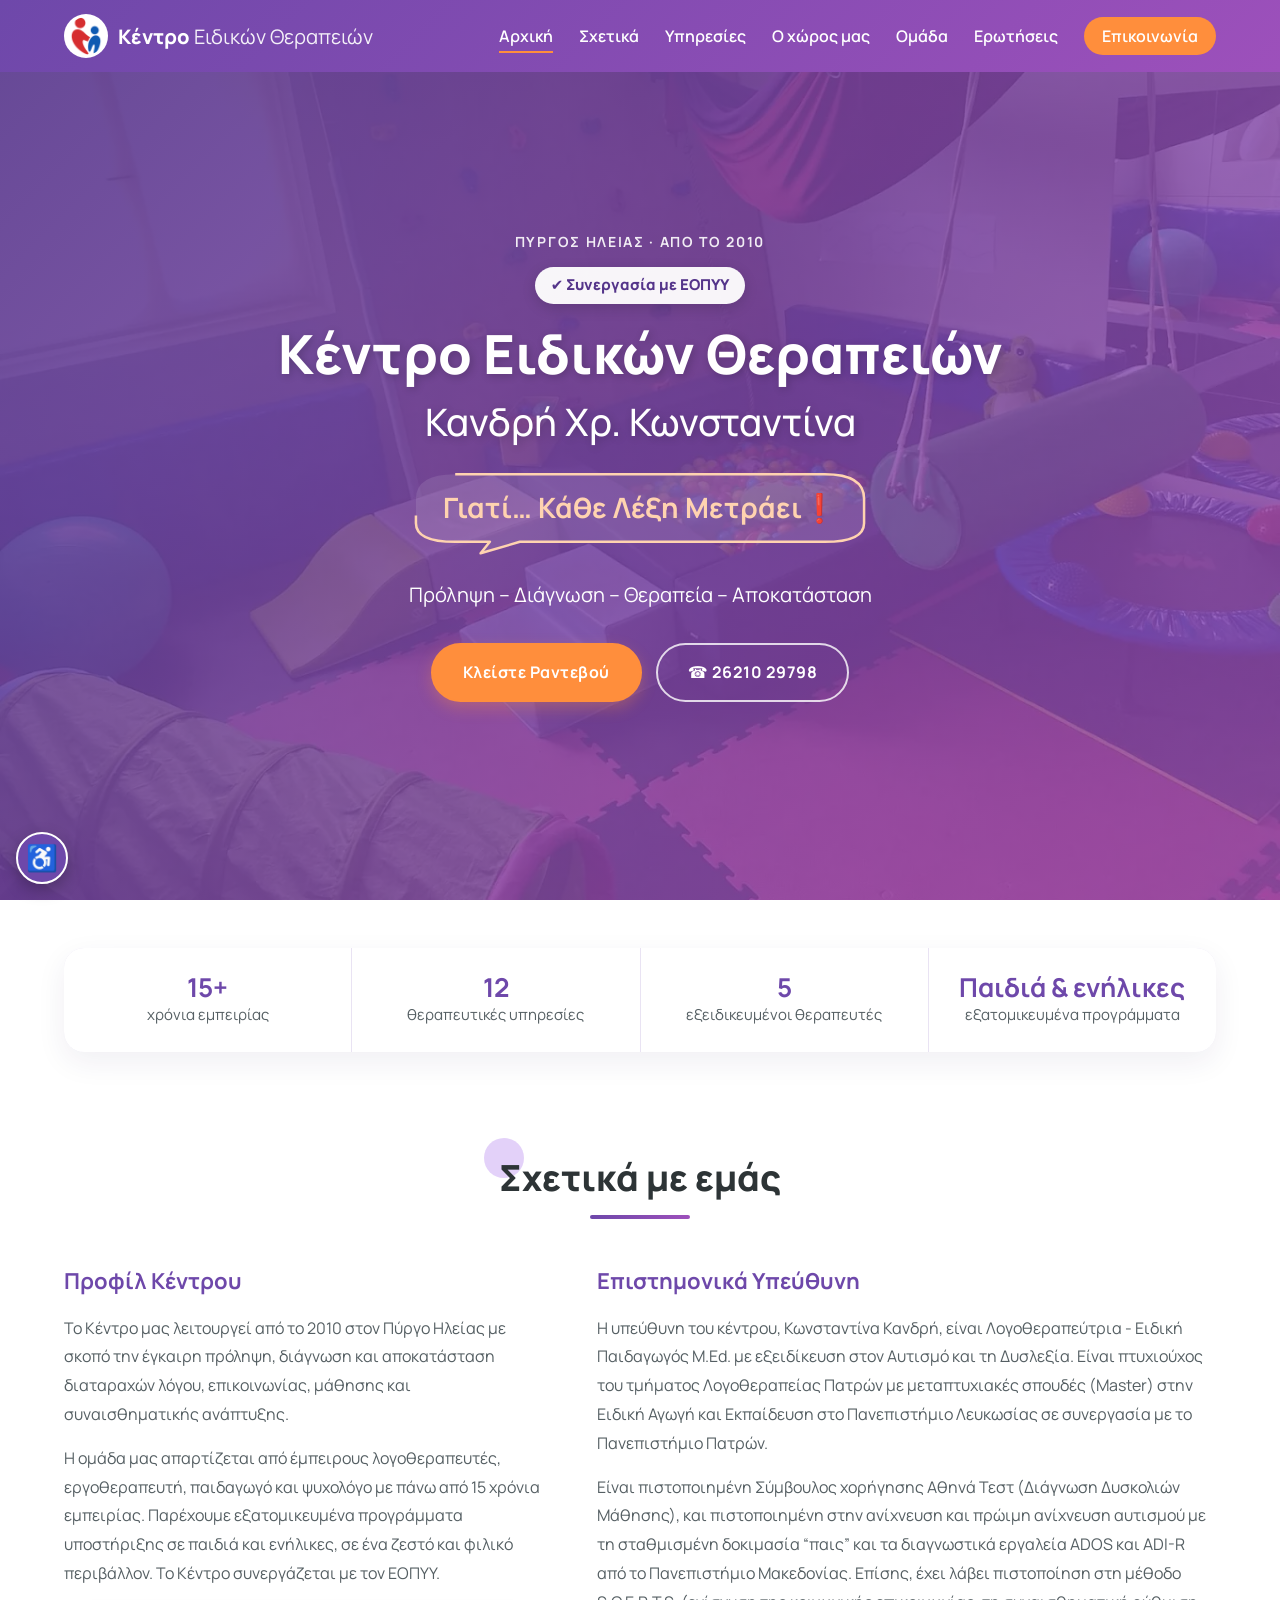
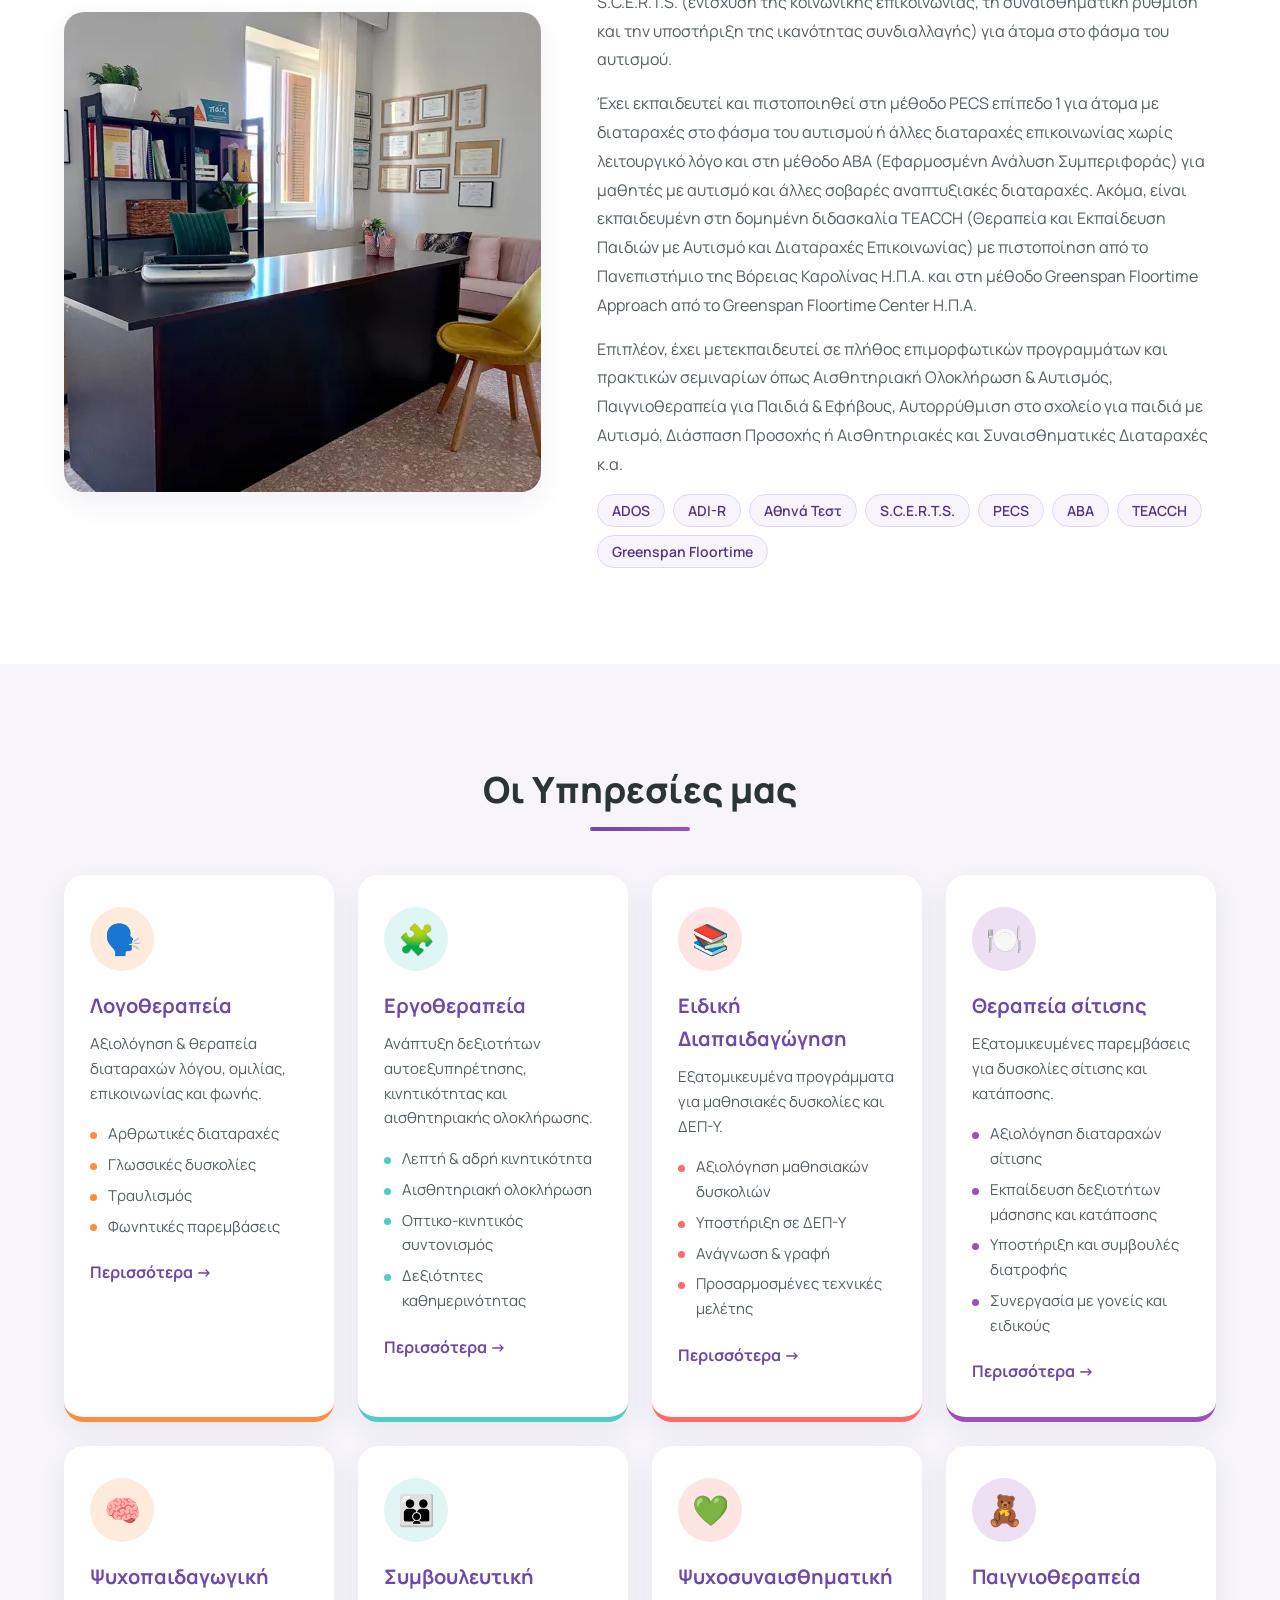
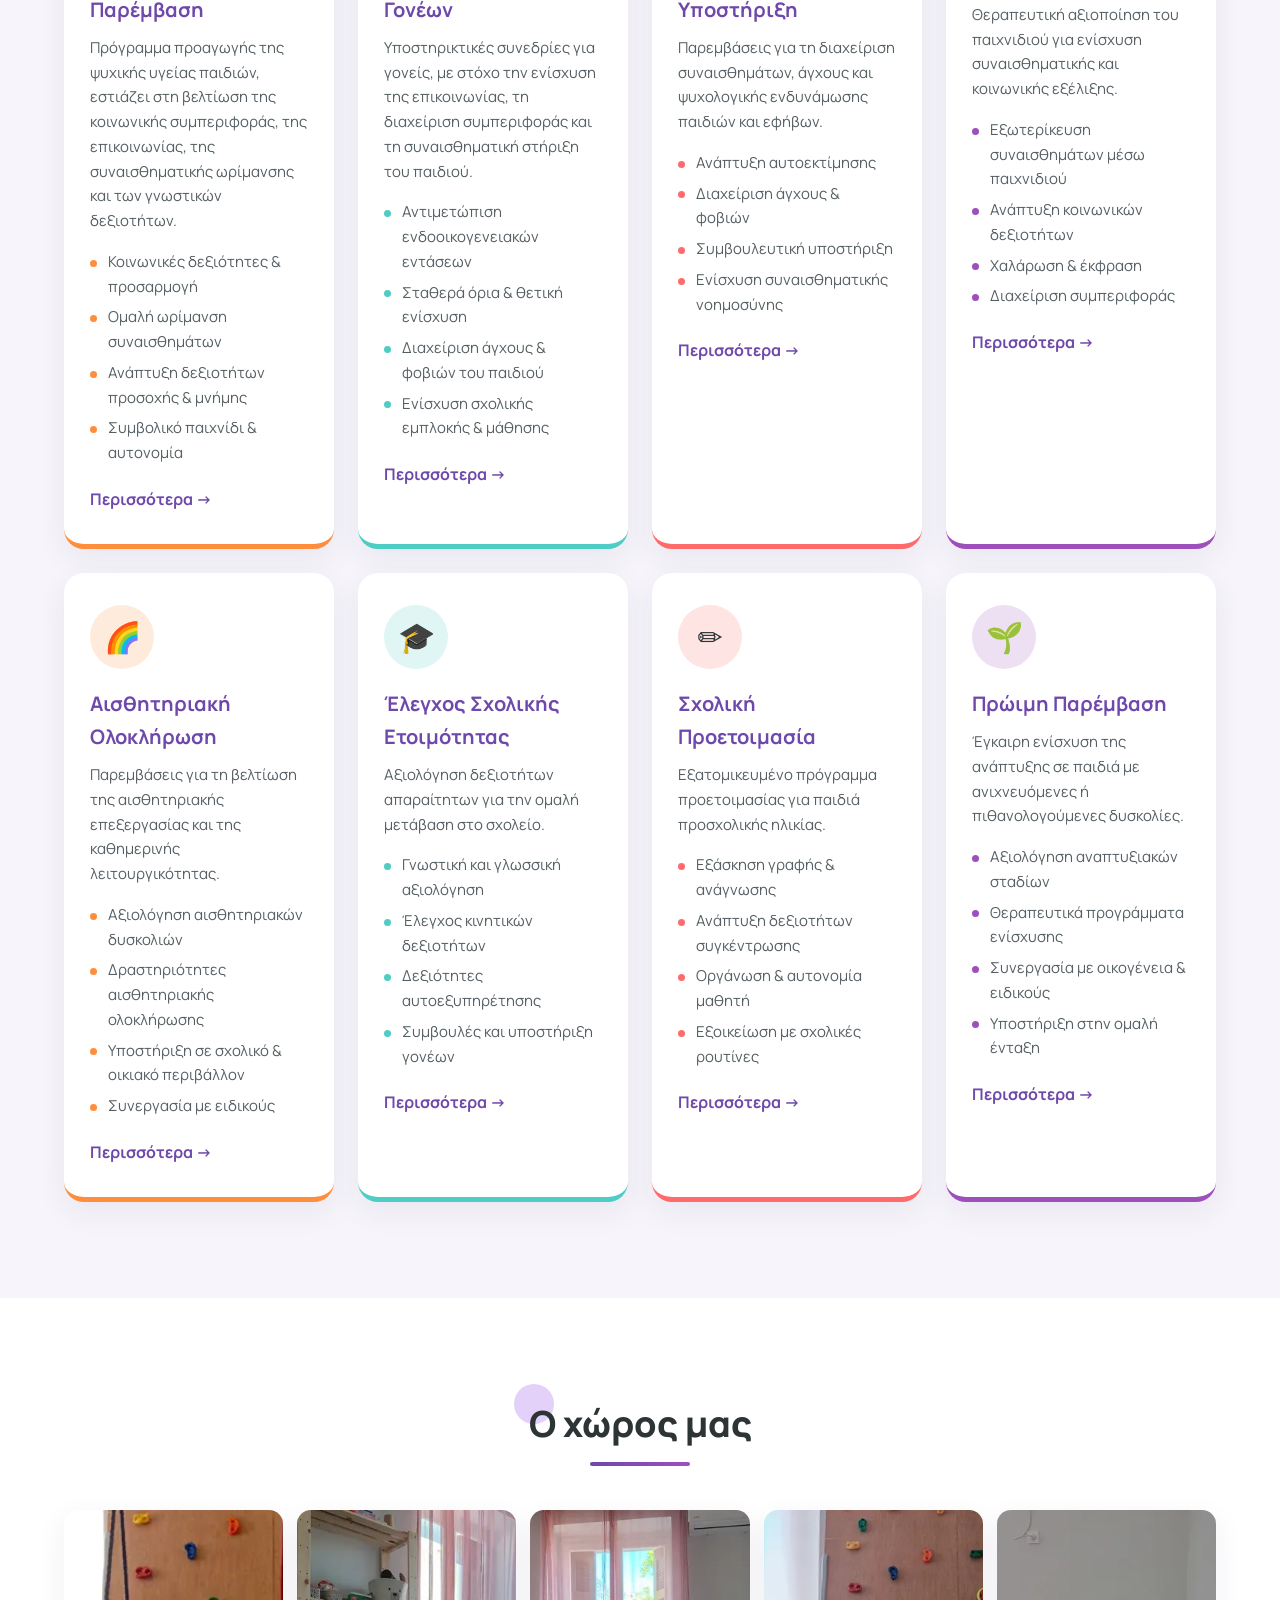
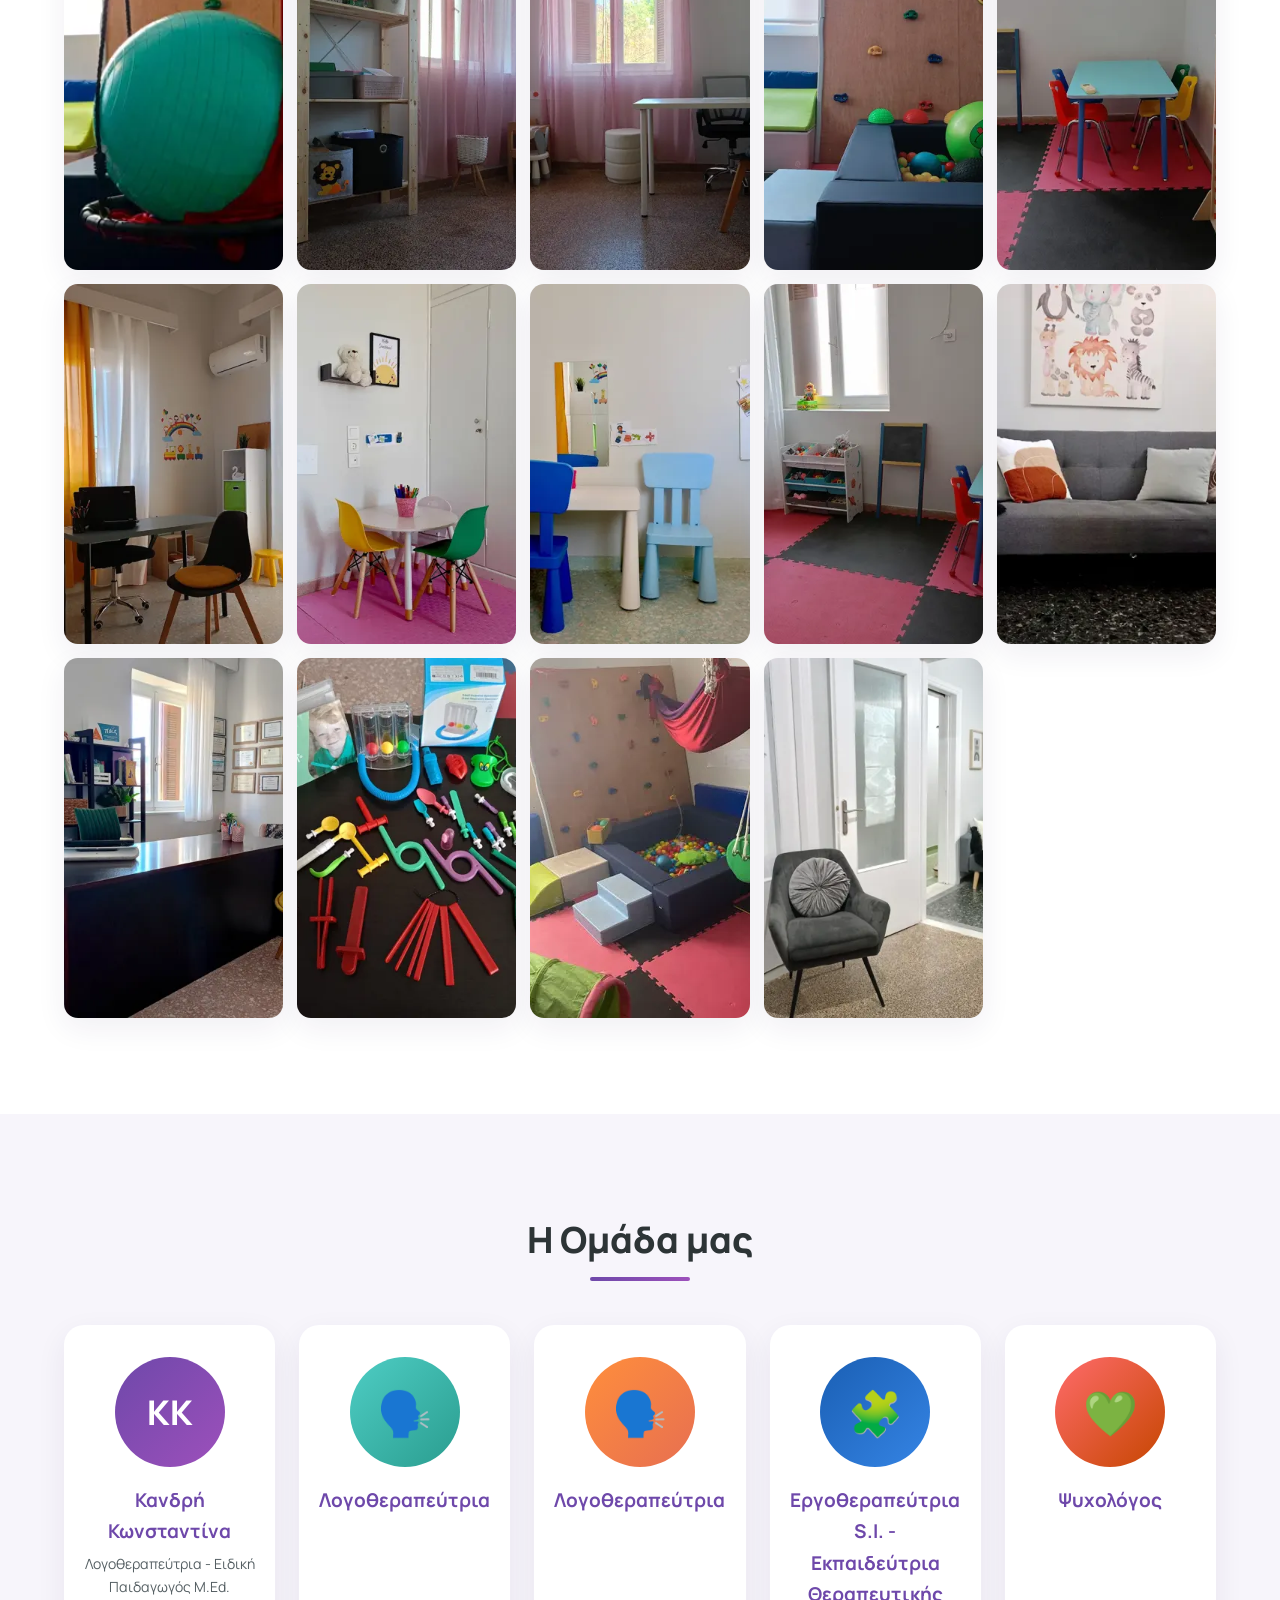
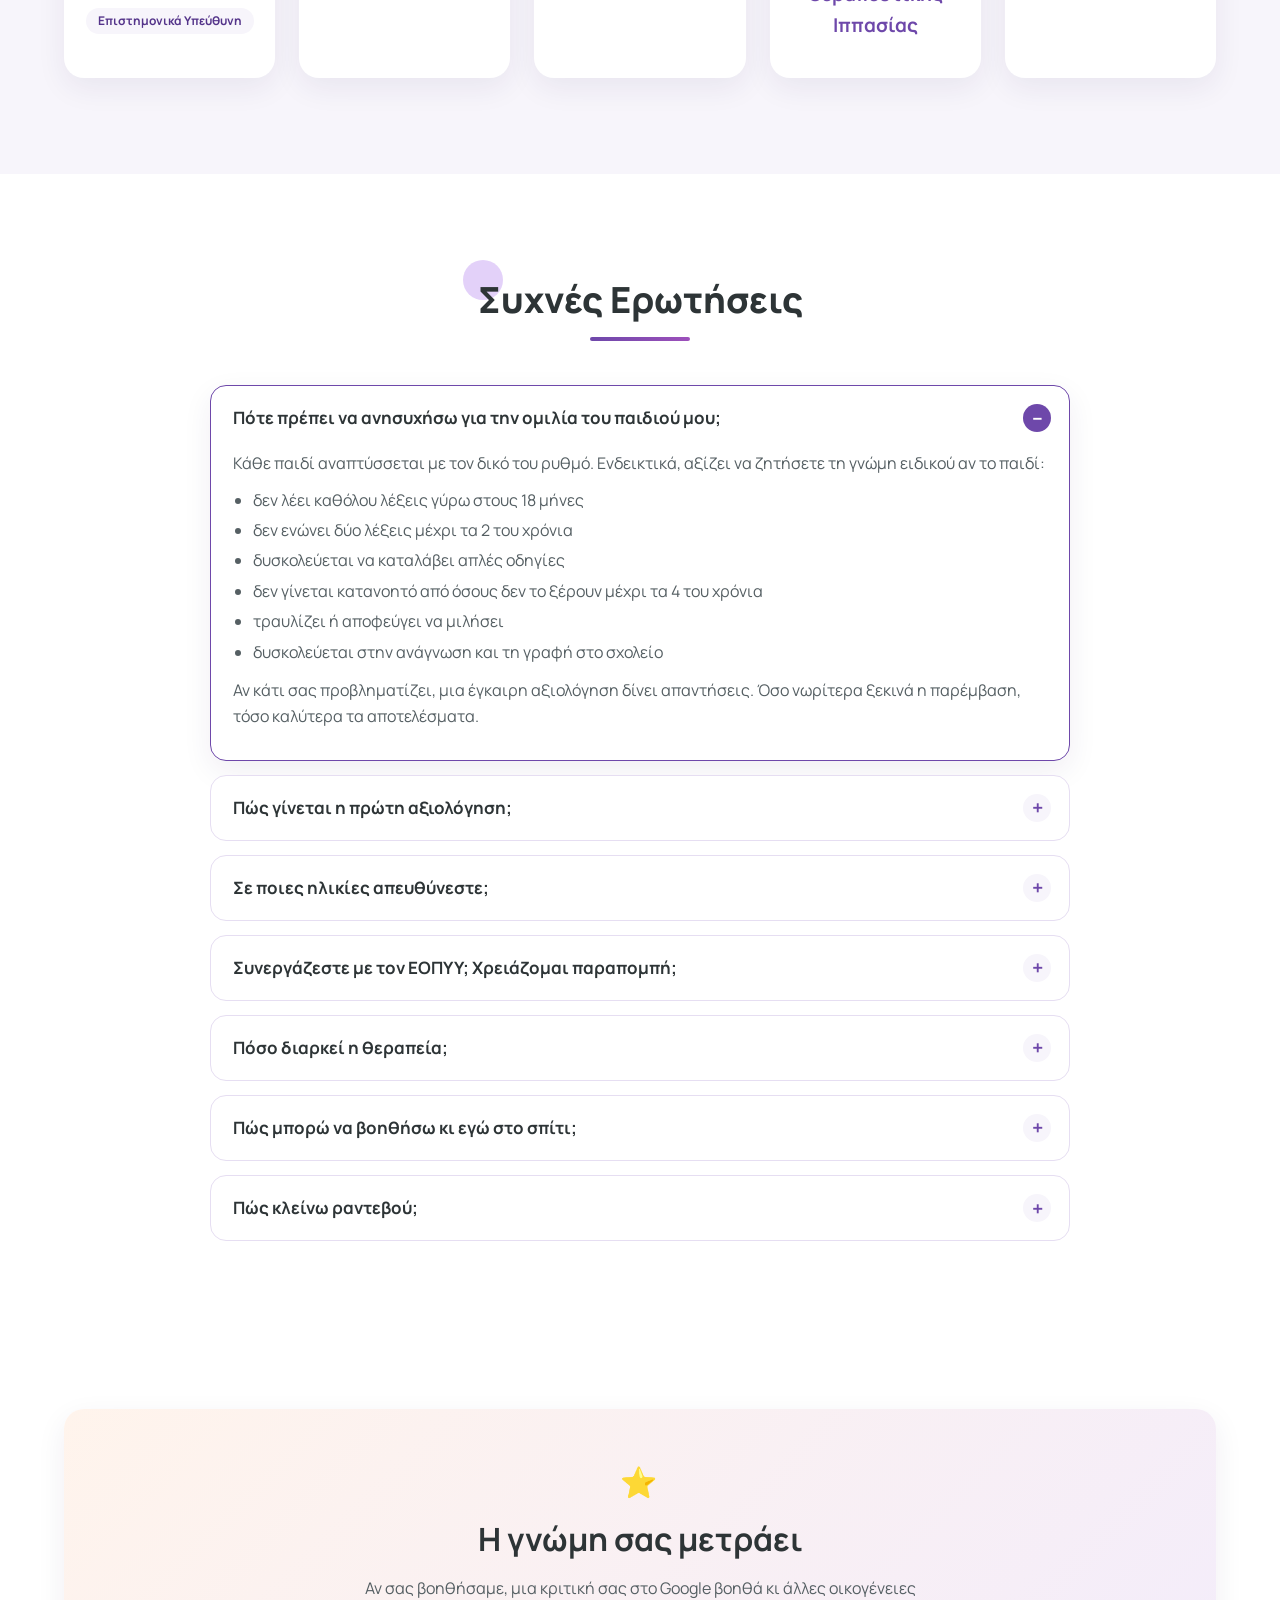
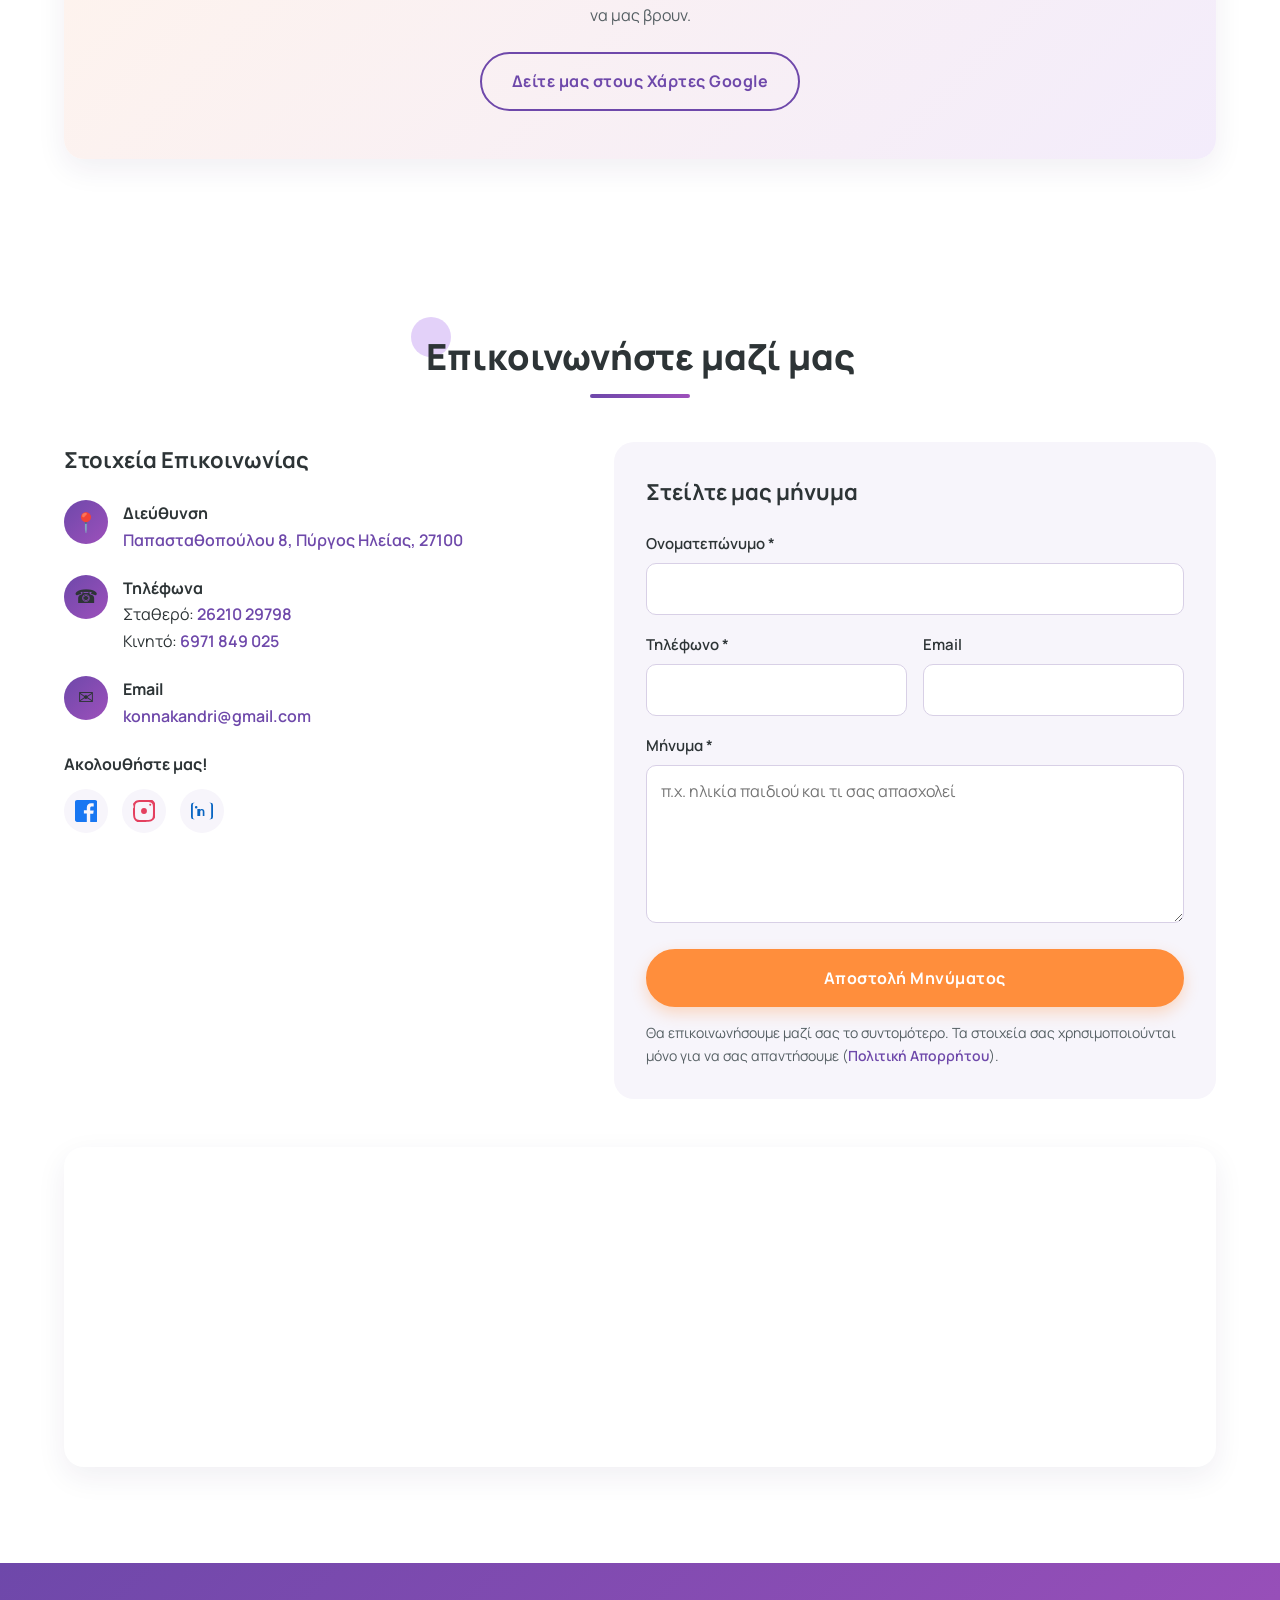
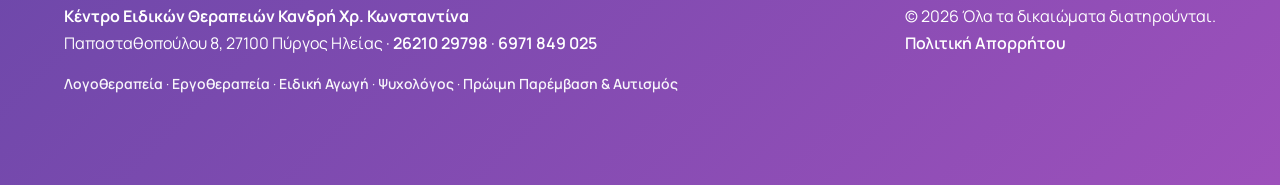
==== index.html @ 7d1af7fb "Hero: animated speech bubble around the motto A speech bubble draws itself around "Γιατί… Κάθε Λέξη " ====
<!DOCTYPE html>
<html lang="el">
<head>
  <meta charset="UTF-8">
  <meta name="viewport" content="width=device-width, initial-scale=1">
  <title>Κέντρο Ειδικών Θεραπειών Κανδρή Χρ. Κωνσταντίνα | Λογοθεραπεία Πύργος Ηλείας</title>
  <meta name="description" content="Κέντρο Ειδικών Θεραπειών στον Πύργο Ηλείας από το 2010: λογοθεραπεία, εργοθεραπεία, ειδική διαπαιδαγώγηση, θεραπεία σίτισης, ψυχοπαιδαγωγική παρέμβαση, παιγνιοθεραπεία και συμβουλευτική γονέων. Συνεργασία με ΕΟΠΥΥ.">
  <meta name="theme-color" content="#6e48aa">
  <link rel="canonical" href="https://logotherapeia-pyrgos.gr/">
  <meta property="og:type" content="website">
  <meta property="og:site_name" content="Κέντρο Ειδικών Θεραπειών Κανδρή Χρ. Κωνσταντίνα">
  <meta property="og:url" content="https://logotherapeia-pyrgos.gr/">
  <meta property="og:locale" content="el_GR">
  <meta property="og:title" content="Κέντρο Ειδικών Θεραπειών Κανδρή Χρ. Κωνσταντίνα">
  <meta property="og:description" content="Λογοθεραπεία, εργοθεραπεία και ειδική αγωγή στον Πύργο Ηλείας. Γιατί… κάθε λέξη μετράει!">
  <meta property="og:image" content="https://logotherapeia-pyrgos.gr/assets/og-image.jpg">
  <meta property="og:image:width" content="1200">
  <meta property="og:image:height" content="630">
  <meta property="og:image:alt" content="Κέντρο Ειδικών Θεραπειών Κανδρή Χρ. Κωνσταντίνα, Πύργος Ηλείας">
  <meta name="twitter:card" content="summary_large_image">

  <link rel="icon" href="assets/favicon.ico" sizes="any">
  <link rel="apple-touch-icon" href="assets/apple-touch-icon.png">
  <link rel="preconnect" href="https://fonts.googleapis.com">
  <link rel="preconnect" href="https://fonts.gstatic.com" crossorigin>
  <link rel="stylesheet" href="https://fonts.googleapis.com/css2?family=Manrope:wght@400;500;600;700;800&display=swap">
  <link rel="preload" as="image" href="assets/hero.webp">
  <link rel="stylesheet" href="css/style.css">
  <link rel="stylesheet" href="css/accessibility.css">

  <script type="application/ld+json">
  {
    "@context": "https://schema.org",
    "@type": "MedicalClinic",
    "name": "Κέντρο Ειδικών Θεραπειών Κανδρή Χρ. Κωνσταντίνα",
    "description": "Λογοθεραπεία, εργοθεραπεία, ειδική διαπαιδαγώγηση και ψυχοπαιδαγωγική παρέμβαση στον Πύργο Ηλείας.",
    "url": "https://logotherapeia-pyrgos.gr/",
    "image": "https://logotherapeia-pyrgos.gr/assets/og-image.jpg",
    "logo": "https://logotherapeia-pyrgos.gr/assets/logo-160.png",
    "foundingDate": "2010",
    "founder": {
      "@type": "Person",
      "name": "Κωνσταντίνα Κανδρή",
      "jobTitle": "Λογοθεραπεύτρια - Ειδική Παιδαγωγός M.Ed."
    },
    "areaServed": ["Πύργος", "Νομός Ηλείας"],
    "hasMap": "https://www.google.com/maps/search/?api=1&query=%CE%A0%CE%B1%CF%80%CE%B1%CF%83%CF%84%CE%B1%CE%B8%CE%BF%CF%80%CE%BF%CF%8D%CE%BB%CE%BF%CF%85+8+%CE%A0%CF%8D%CF%81%CE%B3%CE%BF%CF%82+27100",
    "telephone": ["+302621029798", "+306971849025"],
    "email": "konnakandri@gmail.com",
    "address": {
      "@type": "PostalAddress",
      "streetAddress": "Παπασταθοπούλου 8",
      "addressLocality": "Πύργος",
      "addressRegion": "Ηλεία",
      "postalCode": "27100",
      "addressCountry": "GR"
    },
    "sameAs": [
      "https://www.facebook.com/logotherapeia.pyrgos",
      "https://www.instagram.com/logotherapeiapyrgos/"
    ],
    "availableService": [
      {"@type": "MedicalTherapy", "name": "Λογοθεραπεία"},
      {"@type": "MedicalTherapy", "name": "Εργοθεραπεία"},
      {"@type": "MedicalTherapy", "name": "Ειδική Διαπαιδαγώγηση"},
      {"@type": "MedicalTherapy", "name": "Θεραπεία σίτισης"},
      {"@type": "MedicalTherapy", "name": "Ψυχοπαιδαγωγική Παρέμβαση"},
      {"@type": "MedicalTherapy", "name": "Συμβουλευτική Γονέων"},
      {"@type": "MedicalTherapy", "name": "Ψυχοσυναισθηματική Υποστήριξη"},
      {"@type": "MedicalTherapy", "name": "Παιγνιοθεραπεία"},
      {"@type": "MedicalTherapy", "name": "Αισθητηριακή Ολοκλήρωση"},
      {"@type": "MedicalTherapy", "name": "Έλεγχος Σχολικής Ετοιμότητας"},
      {"@type": "MedicalTherapy", "name": "Σχολική Προετοιμασία"},
      {"@type": "MedicalTherapy", "name": "Πρώιμη Παρέμβαση"}
    ]
  }
  </script>
  <script type="application/ld+json">
{
  "@context": "https://schema.org",
  "@type": "FAQPage",
  "mainEntity": [
    {
      "@type": "Question",
      "name": "Πότε πρέπει να ανησυχήσω για την ομιλία του παιδιού μου;",
      "acceptedAnswer": {
        "@type": "Answer",
        "text": "Κάθε παιδί αναπτύσσεται με τον δικό του ρυθμό. Ενδεικτικά, αξίζει να ζητήσετε τη γνώμη ειδικού αν το παιδί: δεν λέει καθόλου λέξεις γύρω στους 18 μήνες· δεν ενώνει δύο λέξεις μέχρι τα 2 του χρόνια· δυσκολεύεται να καταλάβει απλές οδηγίες· δεν γίνεται κατανοητό από όσους δεν το ξέρουν μέχρι τα 4 του χρόνια· τραυλίζει ή αποφεύγει να μιλήσει· δυσκολεύεται στην ανάγνωση και τη γραφή στο σχολείο. Αν κάτι σας προβληματίζει, μια έγκαιρη αξιολόγηση δίνει απαντήσεις. Όσο νωρίτερα ξεκινά η παρέμβαση, τόσο καλύτερα τα αποτελέσματα."
      }
    },
    {
      "@type": "Question",
      "name": "Πώς γίνεται η πρώτη αξιολόγηση;",
      "acceptedAnswer": {
        "@type": "Answer",
        "text": "Ξεκινάμε με μια συζήτηση με τους γονείς για το ιστορικό του παιδιού και για όσα σας απασχολούν. Στη συνέχεια γνωρίζουμε το παιδί μέσα από δραστηριότητες και παιχνίδι, ώστε να νιώθει άνετα. Στο τέλος σας εξηγούμε τα ευρήματα και, αν χρειάζεται, σας προτείνουμε ένα εξατομικευμένο πρόγραμμα."
      }
    },
    {
      "@type": "Question",
      "name": "Σε ποιες ηλικίες απευθύνεστε;",
      "acceptedAnswer": {
        "@type": "Answer",
        "text": "Σε παιδιά από τα πρώτα χρόνια της ζωής τους (πρώιμη παρέμβαση), σε παιδιά σχολικής ηλικίας και εφήβους, αλλά και σε ενήλικες."
      }
    },
    {
      "@type": "Question",
      "name": "Συνεργάζεστε με τον ΕΟΠΥΥ; Χρειάζομαι παραπομπή;",
      "acceptedAnswer": {
        "@type": "Answer",
        "text": "Ναι, το Κέντρο συνεργάζεται με τον ΕΟΠΥΥ. Για να καλυφθούν οι συνεδρίες από τον ΕΟΠΥΥ χρειάζεται γνωμάτευση από γιατρό της κατάλληλης ειδικότητας. Επικοινωνήστε μαζί μας και θα σας εξηγήσουμε τα δικαιολογητικά βήμα βήμα. Για ιδιωτικές συνεδρίες δεν χρειάζεται παραπομπή."
      }
    },
    {
      "@type": "Question",
      "name": "Πόσο διαρκεί η θεραπεία;",
      "acceptedAnswer": {
        "@type": "Answer",
        "text": "Εξαρτάται από τις ανάγκες και τους στόχους του κάθε παιδιού. Παρακολουθούμε την πρόοδο τακτικά και σας ενημερώνουμε σε κάθε στάδιο."
      }
    },
    {
      "@type": "Question",
      "name": "Πώς μπορώ να βοηθήσω κι εγώ στο σπίτι;",
      "acceptedAnswer": {
        "@type": "Answer",
        "text": "Η συμμετοχή της οικογένειας παίζει πολύ σημαντικό ρόλο. Σας δίνουμε ιδέες και δραστηριότητες για το σπίτι, ενώ μέσω της Συμβουλευτικής Γονέων μπορείτε να έχετε και πιο οργανωμένη υποστήριξη."
      }
    },
    {
      "@type": "Question",
      "name": "Πώς κλείνω ραντεβού;",
      "acceptedAnswer": {
        "@type": "Answer",
        "text": "Καλέστε μας στο 26210 29798 ή στο 6971 849 025, ή στείλτε μας μήνυμα από τη φόρμα επικοινωνίας και θα σας καλέσουμε εμείς."
      }
    }
  ]
}
  </script>
</head>
<body>
  <a class="skip-link" href="#main">Μετάβαση στο περιεχόμενο</a>

  <!-- HEADER -->
  <header id="header" class="site-header">
    <div class="container header-content">
      <a href="#home" class="logo">
        <img src="assets/logo-160.png" alt="" width="44" height="44">
        <span class="logo-text">Κέντρο <span class="logo-highlight">Ειδικών Θεραπειών</span></span>
      </a>
      <button class="mobile-menu-btn" id="mobile-btn" aria-controls="nav-list" aria-expanded="false" aria-label="Μενού">
        <span></span><span></span><span></span>
      </button>
      <nav aria-label="Κύριο μενού">
        <ul id="nav-list">
          <li><a href="#home">Αρχική</a></li>
          <li><a href="#about">Σχετικά</a></li>
          <li><a href="#services">Υπηρεσίες</a></li>
          <li><a href="#space">Ο χώρος μας</a></li>
          <li><a href="#team">Ομάδα</a></li>
          <li><a href="#faq">Ερωτήσεις</a></li>
          <li><a href="#contact" class="nav-cta">Επικοινωνία</a></li>
        </ul>
      </nav>
    </div>
  </header>

  <main id="main">
    <!-- HERO -->
    <section id="home" class="hero">
      <div class="hero-content container">
        <p class="hero-kicker">Πύργος Ηλείας · από το 2010</p>
        <p class="hero-badge">✔ Συνεργασία με ΕΟΠΥΥ</p>
        <h1>Κέντρο Ειδικών Θεραπειών<br><span>Κανδρή Χρ. Κωνσταντίνα</span></h1>
        <div class="motto-wrap">
          <svg class="motto-bubble" viewBox="0 0 400 120" preserveAspectRatio="none" aria-hidden="true" focusable="false">
            <path pathLength="1" d="M40 6 H360 Q394 6 394 40 V74 Q394 100 360 100 H96 L62 116 L70 100 H40 Q6 100 6 74 V40 Q6 6 40 6 Z"/>
          </svg>
          <p class="motto"><span class="motto-w">Γιατί…</span> <span class="motto-w">Κάθε</span> <span class="motto-w">Λέξη</span> <span class="motto-w">Μετράει❗</span></p>
          <div class="motto-letters" aria-hidden="true"><span>α</span><span>λ</span><span>μ</span><span>ω</span><span>β</span><span>ε</span><span>σ</span></div>
        </div>
        <p class="hero-pillars">Πρόληψη – Διάγνωση – Θεραπεία – Αποκατάσταση</p>
        <div class="hero-actions">
          <a href="#contact" class="btn">Κλείστε Ραντεβού</a>
          <a href="tel:2621029798" class="btn btn-ghost">☎️ 26210 29798</a>
        </div>
      </div>
    </section>

    <!-- HIGHLIGHTS -->
    <section class="highlights" aria-label="Με μια ματιά">
      <div class="container highlights-grid">
        <div><strong>15+</strong><span>χρόνια εμπειρίας</span></div>
        <div><strong>12</strong><span>θεραπευτικές υπηρεσίες</span></div>
        <div><strong>5</strong><span>εξειδικευμένοι θεραπευτές</span></div>
        <div><strong>Παιδιά &amp; ενήλικες</strong><span>εξατομικευμένα προγράμματα</span></div>
      </div>
    </section>

    <!-- ABOUT -->
    <section id="about" class="about">
      <div class="container">
        <div class="section-title">
          <h2>Σχετικά με εμάς</h2>
        </div>
        <div class="about-content">
          <div class="about-col about-text">
            <h3>Προφίλ Κέντρου</h3>
            <p>
              Το Κέντρο μας λειτουργεί από το 2010 στον Πύργο Ηλείας με σκοπό την έγκαιρη πρόληψη, διάγνωση και αποκατάσταση διαταραχών λόγου, επικοινωνίας, μάθησης και συναισθηματικής ανάπτυξης.
            </p>
            <p>
              Η ομάδα μας απαρτίζεται από έμπειρους λογοθεραπευτές, εργοθεραπευτή, παιδαγωγό και ψυχολόγο με πάνω από 15 χρόνια εμπειρίας. Παρέχουμε εξατομικευμένα προγράμματα υποστήριξης σε παιδιά και ενήλικες, σε ένα ζεστό και φιλικό περιβάλλον. Το Κέντρο συνεργάζεται με τον ΕΟΠΥΥ.
            </p>
            <figure class="about-photo">
              <img src="assets/gallery/11-thumb.webp" alt="Το γραφείο της επιστημονικά υπεύθυνης" loading="lazy" width="480" height="480">
            </figure>
          </div>
          <div class="about-col about-text">
            <h3>Επιστημονικά Υπεύθυνη</h3>
            <p>
          Η υπεύθυνη του κέντρου, Κωνσταντίνα Κανδρή, είναι Λογοθεραπεύτρια - Ειδική Παιδαγωγός M.Ed. με εξειδίκευση στον Αυτισμό και τη Δυσλεξία. Είναι πτυχιούχος του τμήματος Λογοθεραπείας Πατρών με μεταπτυχιακές σπουδές (Master) στην Ειδική Αγωγή και Εκπαίδευση στο Πανεπιστήμιο Λευκωσίας σε συνεργασία με το Πανεπιστήμιο Πατρών.
          </p>
          <p>
          Είναι πιστοποιημένη Σύμβουλος χορήγησης Αθηνά Τεστ (Διάγνωση Δυσκολιών Μάθησης), και πιστοποιημένη στην ανίχνευση και πρώιμη ανίχνευση αυτισμού με τη σταθμισμένη δοκιμασία “παις” και τα διαγνωστικά εργαλεία ADOS και ADI-R από το Πανεπιστήμιο Μακεδονίας. Επίσης, έχει λάβει πιστοποίηση στη μέθοδο S.C.E.R.T.S. (ενίσχυση της κοινωνικής επικοινωνίας, τη συναισθηματική ρύθμιση και την υποστήριξη της ικανότητας συνδιαλλαγής) για άτομα στο φάσμα του αυτισμού.
          </p>
          <p>
          Έχει εκπαιδευτεί και πιστοποιηθεί στη μέθοδο PECS επίπεδο 1 για άτομα με διαταραχές στο φάσμα του αυτισμού ή άλλες διαταραχές επικοινωνίας χωρίς λειτουργικό λόγο και στη μέθοδο ABA (Εφαρμοσμένη Ανάλυση Συμπεριφοράς) για μαθητές με αυτισμό και άλλες σοβαρές αναπτυξιακές διαταραχές. Ακόμα, είναι εκπαιδευμένη στη δομημένη διδασκαλία TEACCH (Θεραπεία και Εκπαίδευση Παιδιών με Αυτισμό και Διαταραχές Επικοινωνίας) με πιστοποίηση από το Πανεπιστήμιο της Βόρειας Καρολίνας Η.Π.Α. και στη μέθοδο Greenspan Floortime Approach από το Greenspan Floortime Center Η.Π.Α.
          </p>
          <p>
          Επιπλέον, έχει μετεκπαιδευτεί σε πλήθος επιμορφωτικών προγραμμάτων και πρακτικών σεμιναρίων όπως Αισθητηριακή Ολοκλήρωση & Αυτισμός, Παιγνιοθεραπεία για Παιδιά & Εφήβους, Αυτορρύθμιση στο σχολείο για παιδιά με Αυτισμό, Διάσπαση Προσοχής ή Αισθητηριακές και Συναισθηματικές Διαταραχές κ.α.
          </p>
            <ul class="chips" aria-label="Πιστοποιήσεις">
              <li>ADOS</li><li>ADI-R</li><li>Αθηνά Τεστ</li><li>S.C.E.R.T.S.</li><li>PECS</li><li>ABA</li><li>TEACCH</li><li>Greenspan Floortime</li>
            </ul>
          </div>
        </div>
      </div>
    </section>

    <!-- SERVICES -->
    <section id="services" class="services">
      <div class="container">
        <div class="section-title"><h2>Οι Υπηρεσίες μας</h2></div>
        <div class="services-grid">
        <article class="service-card">
          <div class="service-icon" aria-hidden="true">🗣️</div>
          <h3>Λογοθεραπεία</h3>
          <p>Αξιολόγηση & θεραπεία διαταραχών λόγου, ομιλίας, επικοινωνίας και φωνής.</p>
          <ul>
            <li>Αρθρωτικές διαταραχές</li>
            <li>Γλωσσικές δυσκολίες</li>
            <li>Τραυλισμός</li>
            <li>Φωνητικές παρεμβάσεις</li>
          </ul>
          <a class="service-more" href="/logotherapeia/" aria-label="Περισσότερα για: Λογοθεραπεία">Περισσότερα →</a>
        </article>
        <article class="service-card">
          <div class="service-icon" aria-hidden="true">🧩</div>
          <h3>Εργοθεραπεία</h3>
          <p>Ανάπτυξη δεξιοτήτων αυτοεξυπηρέτησης, κινητικότητας και αισθητηριακής ολοκλήρωσης.</p>
          <ul>
            <li>Λεπτή & αδρή κινητικότητα</li>
            <li>Αισθητηριακή ολοκλήρωση</li>
            <li>Οπτικο-κινητικός συντονισμός</li>
            <li>Δεξιότητες καθημερινότητας</li>
          </ul>
          <a class="service-more" href="/ergotherapeia/" aria-label="Περισσότερα για: Εργοθεραπεία">Περισσότερα →</a>
        </article>
        <article class="service-card">
          <div class="service-icon" aria-hidden="true">📚</div>
          <h3>Ειδική Διαπαιδαγώγηση</h3>
          <p>Εξατομικευμένα προγράμματα για μαθησιακές δυσκολίες και ΔΕΠ-Υ.</p>
          <ul>
            <li>Αξιολόγηση μαθησιακών δυσκολιών</li>
            <li>Υποστήριξη σε ΔΕΠ-Υ</li>
            <li>Ανάγνωση & γραφή</li>
            <li>Προσαρμοσμένες τεχνικές μελέτης</li>
          </ul>
          <a class="service-more" href="/eidiki-agogi/" aria-label="Περισσότερα για: Ειδική Διαπαιδαγώγηση">Περισσότερα →</a>
        </article>
        <article class="service-card">
          <div class="service-icon" aria-hidden="true">🍽️</div>
          <h3>Θεραπεία σίτισης</h3>
          <p>Εξατομικευμένες παρεμβάσεις για δυσκολίες σίτισης και κατάποσης.</p>
          <ul>
            <li>Αξιολόγηση διαταραχών σίτισης</li>
            <li>Εκπαίδευση δεξιοτήτων μάσησης και κατάποσης</li>
            <li>Υποστήριξη και συμβουλές διατροφής</li>
            <li>Συνεργασία με γονείς και ειδικούς</li>
          </ul>
          <a class="service-more" href="/logotherapeia/" aria-label="Περισσότερα για: Θεραπεία σίτισης">Περισσότερα →</a>
        </article>
        <article class="service-card">
          <div class="service-icon" aria-hidden="true">🧠</div>
          <h3>Ψυχοπαιδαγωγική Παρέμβαση</h3>
          <p>Πρόγραμμα προαγωγής της ψυχικής υγείας παιδιών, εστιάζει στη βελτίωση της κοινωνικής συμπεριφοράς, της επικοινωνίας, της συναισθηματικής ωρίμανσης και των γνωστικών δεξιοτήτων.</p>
          <ul>
            <li>Κοινωνικές δεξιότητες & προσαρμογή</li>
            <li>Ομαλή ωρίμανση συναισθημάτων</li>
            <li>Ανάπτυξη δεξιοτήτων προσοχής & μνήμης</li>
            <li>Συμβολικό παιχνίδι & αυτονομία</li>
          </ul>
          <a class="service-more" href="/psychologos/" aria-label="Περισσότερα για: Ψυχοπαιδαγωγική Παρέμβαση">Περισσότερα →</a>
        </article>
        <article class="service-card">
          <div class="service-icon" aria-hidden="true">👪</div>
          <h3>Συμβουλευτική Γονέων</h3>
          <p>Υποστηρικτικές συνεδρίες για γονείς, με στόχο την ενίσχυση της επικοινωνίας, τη διαχείριση συμπεριφοράς και τη συναισθηματική στήριξη του παιδιού.</p>
          <ul>
            <li>Αντιμετώπιση ενδοοικογενειακών εντάσεων</li>
            <li>Σταθερά όρια & θετική ενίσχυση</li>
            <li>Διαχείριση άγχους & φοβιών του παιδιού</li>
            <li>Ενίσχυση σχολικής εμπλοκής & μάθησης</li>
          </ul>
          <a class="service-more" href="/psychologos/" aria-label="Περισσότερα για: Συμβουλευτική Γονέων">Περισσότερα →</a>
        </article>
        <article class="service-card">
          <div class="service-icon" aria-hidden="true">💚</div>
          <h3>Ψυχοσυναισθηματική Υποστήριξη</h3>
          <p>Παρεμβάσεις για τη διαχείριση συναισθημάτων, άγχους και ψυχολογικής ενδυνάμωσης παιδιών και εφήβων.</p>
          <ul>
            <li>Ανάπτυξη αυτοεκτίμησης</li>
            <li>Διαχείριση άγχους & φοβιών</li>
            <li>Συμβουλευτική υποστήριξη</li>
            <li>Ενίσχυση συναισθηματικής νοημοσύνης</li>
          </ul>
          <a class="service-more" href="/psychologos/" aria-label="Περισσότερα για: Ψυχοσυναισθηματική Υποστήριξη">Περισσότερα →</a>
        </article>
        <article class="service-card">
          <div class="service-icon" aria-hidden="true">🧸</div>
          <h3>Παιγνιοθεραπεία</h3>
          <p>Θεραπευτική αξιοποίηση του παιχνιδιού για ενίσχυση συναισθηματικής και κοινωνικής εξέλιξης.</p>
          <ul>
            <li>Εξωτερίκευση συναισθημάτων μέσω παιχνιδιού</li>
            <li>Ανάπτυξη κοινωνικών δεξιοτήτων</li>
            <li>Χαλάρωση & έκφραση</li>
            <li>Διαχείριση συμπεριφοράς</li>
          </ul>
          <a class="service-more" href="/psychologos/" aria-label="Περισσότερα για: Παιγνιοθεραπεία">Περισσότερα →</a>
        </article>
        <article class="service-card">
          <div class="service-icon" aria-hidden="true">🌈</div>
          <h3>Αισθητηριακή Ολοκλήρωση</h3>
          <p>Παρεμβάσεις για τη βελτίωση της αισθητηριακής επεξεργασίας και της καθημερινής λειτουργικότητας.</p>
          <ul>
            <li>Αξιολόγηση αισθητηριακών δυσκολιών</li>
            <li>Δραστηριότητες αισθητηριακής ολοκλήρωσης</li>
            <li>Υποστήριξη σε σχολικό & οικιακό περιβάλλον</li>
            <li>Συνεργασία με ειδικούς</li>
          </ul>
          <a class="service-more" href="/ergotherapeia/" aria-label="Περισσότερα για: Αισθητηριακή Ολοκλήρωση">Περισσότερα →</a>
        </article>
        <article class="service-card">
          <div class="service-icon" aria-hidden="true">🎓</div>
          <h3>Έλεγχος Σχολικής Ετοιμότητας</h3>
          <p>Αξιολόγηση δεξιοτήτων απαραίτητων για την ομαλή μετάβαση στο σχολείο.</p>
          <ul>
            <li>Γνωστική και γλωσσική αξιολόγηση</li>
            <li>Έλεγχος κινητικών δεξιοτήτων</li>
            <li>Δεξιότητες αυτοεξυπηρέτησης</li>
            <li>Συμβουλές και υποστήριξη γονέων</li>
          </ul>
          <a class="service-more" href="/eidiki-agogi/" aria-label="Περισσότερα για: Έλεγχος Σχολικής Ετοιμότητας">Περισσότερα →</a>
        </article>
        <article class="service-card">
          <div class="service-icon" aria-hidden="true">✏️</div>
          <h3>Σχολική Προετοιμασία</h3>
          <p>Εξατομικευμένο πρόγραμμα προετοιμασίας για παιδιά προσχολικής ηλικίας.</p>
          <ul>
            <li>Εξάσκηση γραφής & ανάγνωσης</li>
            <li>Ανάπτυξη δεξιοτήτων συγκέντρωσης</li>
            <li>Οργάνωση & αυτονομία μαθητή</li>
            <li>Εξοικείωση με σχολικές ρουτίνες</li>
          </ul>
          <a class="service-more" href="/eidiki-agogi/" aria-label="Περισσότερα για: Σχολική Προετοιμασία">Περισσότερα →</a>
        </article>
        <article class="service-card">
          <div class="service-icon" aria-hidden="true">🌱</div>
          <h3>Πρώιμη Παρέμβαση</h3>
          <p>Έγκαιρη ενίσχυση της ανάπτυξης σε παιδιά με ανιχνευόμενες ή πιθανολογούμενες δυσκολίες.</p>
          <ul>
            <li>Αξιολόγηση αναπτυξιακών σταδίων</li>
            <li>Θεραπευτικά προγράμματα ενίσχυσης</li>
            <li>Συνεργασία με οικογένεια & ειδικούς</li>
            <li>Υποστήριξη στην ομαλή ένταξη</li>
          </ul>
          <a class="service-more" href="/proimi-paremvasi-autismos/" aria-label="Περισσότερα για: Πρώιμη Παρέμβαση">Περισσότερα →</a>
        </article>
        </div>
      </div>
    </section>

    <!-- SPACE -->
    <section id="space" class="space">
      <div class="container">
        <div class="section-title"><h2>Ο χώρος μας</h2></div>
        <div class="gallery">
        <a href="assets/gallery/01.webp" class="gallery-item"><img src="assets/gallery/01-thumb.webp" alt="Αίθουσα αισθητηριακής ολοκλήρωσης με αιώρα και τοίχο αναρρίχησης" loading="lazy" width="480" height="360"></a>
        <a href="assets/gallery/02.webp" class="gallery-item"><img src="assets/gallery/02-thumb.webp" alt="Ράφια με θεραπευτικό υλικό και παιδικό τραπεζάκι" loading="lazy" width="480" height="360"></a>
        <a href="assets/gallery/03.webp" class="gallery-item"><img src="assets/gallery/03-thumb.webp" alt="Αίθουσα θεραπείας με γραφείο και παιδικό τραπεζάκι" loading="lazy" width="480" height="360"></a>
        <a href="assets/gallery/04.webp" class="gallery-item"><img src="assets/gallery/04-thumb.webp" alt="Τοίχος αναρρίχησης και πισίνα με μπαλάκια" loading="lazy" width="480" height="360"></a>
        <a href="assets/gallery/05.webp" class="gallery-item"><img src="assets/gallery/05-thumb.webp" alt="Χώρος παιχνιδιού με τραπεζάκι και κουκλοθέατρο" loading="lazy" width="480" height="360"></a>
        <a href="assets/gallery/06.webp" class="gallery-item"><img src="assets/gallery/06-thumb.webp" alt="Αίθουσα με γραφείο και παιδική καρέκλα" loading="lazy" width="480" height="360"></a>
        <a href="assets/gallery/07.webp" class="gallery-item"><img src="assets/gallery/07-thumb.webp" alt="Παιδικό τραπεζάκι με χρωματιστές καρέκλες" loading="lazy" width="480" height="360"></a>
        <a href="assets/gallery/08.webp" class="gallery-item"><img src="assets/gallery/08-thumb.webp" alt="Τραπεζάκι εργασίας με παιδικά καρεκλάκια" loading="lazy" width="480" height="360"></a>
        <a href="assets/gallery/09.webp" class="gallery-item"><img src="assets/gallery/09-thumb.webp" alt="Αίθουσα με τραπεζάκι, πίνακα και παιχνίδια" loading="lazy" width="480" height="360"></a>
        <a href="assets/gallery/10.webp" class="gallery-item"><img src="assets/gallery/10-thumb.webp" alt="Χώρος αναμονής με καναπέ" loading="lazy" width="480" height="360"></a>
        <a href="assets/gallery/11.webp" class="gallery-item"><img src="assets/gallery/11-thumb.webp" alt="Γραφείο της επιστημονικά υπεύθυνης" loading="lazy" width="480" height="360"></a>
        <a href="assets/gallery/12.webp" class="gallery-item"><img src="assets/gallery/12-thumb.webp" alt="Υλικό στοματοκινητικής θεραπείας" loading="lazy" width="480" height="360"></a>
        <a href="assets/gallery/13.webp" class="gallery-item"><img src="assets/gallery/13-thumb.webp" alt="Αίθουσα αισθητηριακής ολοκλήρωσης" loading="lazy" width="480" height="360"></a>
        <a href="assets/gallery/14.webp" class="gallery-item"><img src="assets/gallery/14-thumb.webp" alt="Είσοδος και χώρος αναμονής" loading="lazy" width="480" height="360"></a>
        </div>
      </div>
    </section>

    <!-- TEAM -->
    <section id="team" class="team">
      <div class="container">
        <div class="section-title"><h2>Η Ομάδα μας</h2></div>
        <div class="team-grid">
        <article class="team-member">
          <div class="member-avatar" aria-hidden="true">ΚΚ</div>
          <h3>Κανδρή Κωνσταντίνα</h3>
          <p>Λογοθεραπεύτρια - Ειδική Παιδαγωγός M.Ed.</p>
          <span class="member-badge">Επιστημονικά Υπεύθυνη</span>
        </article>
        <article class="team-member">
          <div class="member-avatar member-avatar--icon" aria-hidden="true">🗣️</div>
          <h3>Λογοθεραπεύτρια</h3>
        </article>
        <article class="team-member">
          <div class="member-avatar member-avatar--icon" aria-hidden="true">🗣️</div>
          <h3>Λογοθεραπεύτρια</h3>
        </article>
        <article class="team-member">
          <div class="member-avatar member-avatar--icon" aria-hidden="true">🧩</div>
          <h3>Εργοθεραπεύτρια S.I. - Εκπαιδεύτρια Θεραπευτικής Ιππασίας</h3>
        </article>
        <article class="team-member">
          <div class="member-avatar member-avatar--icon" aria-hidden="true">💚</div>
          <h3>Ψυχολόγος</h3>
        </article>
        </div>
      </div>
    </section>

    <!-- FAQ -->
    <section id="faq" class="faq">
      <div class="container">
        <div class="section-title"><h2>Συχνές Ερωτήσεις</h2></div>
        <div class="faq-list">
          <details class="faq-item" open>
            <summary>Πότε πρέπει να ανησυχήσω για την ομιλία του παιδιού μου;</summary>
            <div class="faq-answer">
              <p>Κάθε παιδί αναπτύσσεται με τον δικό του ρυθμό. Ενδεικτικά, αξίζει να ζητήσετε τη γνώμη ειδικού αν το παιδί:</p>
              <ul>
                <li>δεν λέει καθόλου λέξεις γύρω στους 18 μήνες</li>
                <li>δεν ενώνει δύο λέξεις μέχρι τα 2 του χρόνια</li>
                <li>δυσκολεύεται να καταλάβει απλές οδηγίες</li>
                <li>δεν γίνεται κατανοητό από όσους δεν το ξέρουν μέχρι τα 4 του χρόνια</li>
                <li>τραυλίζει ή αποφεύγει να μιλήσει</li>
                <li>δυσκολεύεται στην ανάγνωση και τη γραφή στο σχολείο</li>
              </ul>
              <p>Αν κάτι σας προβληματίζει, μια έγκαιρη αξιολόγηση δίνει απαντήσεις. Όσο νωρίτερα ξεκινά η παρέμβαση, τόσο καλύτερα τα αποτελέσματα.</p>
            </div>
          </details>
          <details class="faq-item">
            <summary>Πώς γίνεται η πρώτη αξιολόγηση;</summary>
            <div class="faq-answer">
              <p>Ξεκινάμε με μια συζήτηση με τους γονείς για το ιστορικό του παιδιού και για όσα σας απασχολούν. Στη συνέχεια γνωρίζουμε το παιδί μέσα από δραστηριότητες και παιχνίδι, ώστε να νιώθει άνετα. Στο τέλος σας εξηγούμε τα ευρήματα και, αν χρειάζεται, σας προτείνουμε ένα εξατομικευμένο πρόγραμμα.</p>
            </div>
          </details>
          <details class="faq-item">
            <summary>Σε ποιες ηλικίες απευθύνεστε;</summary>
            <div class="faq-answer">
              <p>Σε παιδιά από τα πρώτα χρόνια της ζωής τους (πρώιμη παρέμβαση), σε παιδιά σχολικής ηλικίας και εφήβους, αλλά και σε ενήλικες.</p>
            </div>
          </details>
          <details class="faq-item">
            <summary>Συνεργάζεστε με τον ΕΟΠΥΥ; Χρειάζομαι παραπομπή;</summary>
            <div class="faq-answer">
              <p>Ναι, το Κέντρο συνεργάζεται με τον ΕΟΠΥΥ. Για να καλυφθούν οι συνεδρίες από τον ΕΟΠΥΥ χρειάζεται γνωμάτευση από γιατρό της κατάλληλης ειδικότητας. Επικοινωνήστε μαζί μας και θα σας εξηγήσουμε τα δικαιολογητικά βήμα βήμα. Για ιδιωτικές συνεδρίες δεν χρειάζεται παραπομπή.</p>
            </div>
          </details>
          <details class="faq-item">
            <summary>Πόσο διαρκεί η θεραπεία;</summary>
            <div class="faq-answer">
              <p>Εξαρτάται από τις ανάγκες και τους στόχους του κάθε παιδιού. Παρακολουθούμε την πρόοδο τακτικά και σας ενημερώνουμε σε κάθε στάδιο.</p>
            </div>
          </details>
          <details class="faq-item">
            <summary>Πώς μπορώ να βοηθήσω κι εγώ στο σπίτι;</summary>
            <div class="faq-answer">
              <p>Η συμμετοχή της οικογένειας παίζει πολύ σημαντικό ρόλο. Σας δίνουμε ιδέες και δραστηριότητες για το σπίτι, ενώ μέσω της Συμβουλευτικής Γονέων μπορείτε να έχετε και πιο οργανωμένη υποστήριξη.</p>
            </div>
          </details>
          <details class="faq-item">
            <summary>Πώς κλείνω ραντεβού;</summary>
            <div class="faq-answer">
              <p>Καλέστε μας στο <a href="tel:+302621029798">26210 29798</a> ή στο <a href="tel:+306971849025">6971 849 025</a>, ή στείλτε μας μήνυμα από τη <a href="#contact">φόρμα επικοινωνίας</a> και θα σας καλέσουμε εμείς.</p>
            </div>
          </details>
        </div>
      </div>
    </section>

    <!-- REVIEWS -->
    <section id="reviews" class="reviews">
      <div class="container reviews-box">
        <div class="reviews-stars" aria-hidden="true">⭐</div>
        <h2>Η γνώμη σας μετράει</h2>
        <p>Αν σας βοηθήσαμε, μια κριτική σας στο Google βοηθά κι άλλες οικογένειες να μας βρουν.</p>
        <div class="reviews-actions">
          <a id="review-write" class="btn" href="#" target="_blank" rel="noopener" hidden>✍️ Γράψτε κριτική</a>
          <a class="btn btn-outline" href="https://www.google.com/maps/search/?api=1&amp;query=%CE%9A%CE%AD%CE%BD%CF%84%CF%81%CE%BF+%CE%95%CE%B9%CE%B4%CE%B9%CE%BA%CF%8E%CE%BD+%CE%98%CE%B5%CF%81%CE%B1%CF%80%CE%B5%CE%B9%CF%8E%CE%BD+%CE%9A%CE%B1%CE%BD%CE%B4%CF%81%CE%AE+%CE%A0%CE%B1%CF%80%CE%B1%CF%83%CF%84%CE%B1%CE%B8%CE%BF%CF%80%CE%BF%CF%8D%CE%BB%CE%BF%CF%85+8+%CE%A0%CF%8D%CF%81%CE%B3%CE%BF%CF%82" target="_blank" rel="noopener">Δείτε μας στους Χάρτες Google</a>
        </div>
      </div>
    </section>

    <!-- CONTACT -->
    <section id="contact" class="contact">
      <div class="container">
        <div class="section-title"><h2>Επικοινωνήστε μαζί μας</h2></div>
        <div class="contact-content">
          <div class="contact-info">
            <h3>Στοιχεία Επικοινωνίας</h3>
            <div class="contact-info-item">
              <div class="contact-icon" aria-hidden="true">📍</div>
              <div>
                <h4>Διεύθυνση</h4>
                <p><a href="https://www.google.com/maps/search/?api=1&amp;query=Παπασταθοπούλου+8,+Πύργος+27100" target="_blank" rel="noopener">Παπασταθοπούλου 8, Πύργος Ηλείας, 27100</a></p>
              </div>
            </div>
            <div class="contact-info-item">
              <div class="contact-icon" aria-hidden="true">☎️</div>
              <div>
                <h4>Τηλέφωνα</h4>
                <p>
                  Σταθερό: <a href="tel:+302621029798">26210 29798</a><br>
                  Κινητό: <a href="tel:+306971849025">6971 849 025</a>
                </p>
              </div>
            </div>
            <div class="contact-info-item">
              <div class="contact-icon" aria-hidden="true">✉️</div>
              <div>
                <h4>Email</h4>
                <p><a href="mailto:konnakandri@gmail.com">konnakandri@gmail.com</a></p>
              </div>
            </div>
            <p class="follow">Ακολουθήστε μας!</p>
            <div class="social-links">
          <a href="https://www.facebook.com/logotherapeia.pyrgos" target="_blank" rel="noopener" aria-label="Facebook">
            <svg aria-hidden="true" fill="#1877F2" viewBox="0 0 24 24"><path d="M21.8 0H2.2C1 0 0 .95 0 2.1v19.8C0 23.05 1 24 2.2 24h10.7v-9.3H9.7V11.1h3.2V8.4c0-3.1 1.9-4.8 4.7-4.8 1.3 0 2.5.1 2.8.2v3.3h-1.9c-1.5 0-1.9.7-1.9 1.9v2.5h3.8l-.5 3.6h-3.3V24h6.5c1.2 0 2.2-.95 2.2-2.1V2.1C24 .95 22.95 0 21.8 0"></path></svg>
          </a>
          <a href="https://www.instagram.com/logotherapeiapyrgos/" target="_blank" rel="noopener" aria-label="Instagram">
            <svg aria-hidden="true" fill="#E4405F" viewBox="0 0 24 24"><path d="M12 2.2c3.2 0 3.58 0 4.85.07 1.17.07 1.95.24 2.41.41.5.2.86.43 1.24.81.38.38.61.74.81 1.23.18.46.35 1.25.42 2.43.07 1.28.07 1.65.07 4.85s0 3.57-.07 4.85c-.07 1.17-.24 1.95-.42 2.41-.2.5-.43.86-.81 1.24-.38.38-.74.61-1.24.81-.46.18-1.24.35-2.41.41-1.28.08-1.65.08-4.85.08s-3.57 0-4.85-.08c-1.17-.06-1.95-.23-2.41-.41-.5-.2-.86-.43-1.24-.81-.38-.38-.61-.74-.81-1.24-.18-.46-.35-1.24-.41-2.41C2.2 15.57 2.2 15.2 2.2 12s0-3.57.07-4.85c.06-1.17.23-1.95.41-2.41.2-.5.43-.86.81-1.24.38-.38.74-.61 1.24-.81.46-.18 1.24-.34 2.41-.41C8.43 2.2 8.8 2.2 12 2.2m0-2.2C8.74 0 8.33 0 7.05.07c-1.33.07-2.23.29-3.03.6-.86.34-1.6.79-2.36 1.54C.29 3.58-.16 4.32.18 5.18c.31.8.53 1.7.6 3.03C.07 8.33 0 8.74 0 12c0 3.26.07 3.67.18 4.95.07 1.33.29 2.23.6 3.03.34.86.79 1.6 1.54 2.36.76.75 1.5 1.21 2.36 1.54.8.32 1.7.54 3.03.61C8.33 23.93 8.74 24 12 24c3.26 0 3.67-.07 4.95-.18 1.33-.07 2.23-.29 3.03-.61.86-.33 1.6-.79 2.36-1.54.75-.76 1.21-1.5 1.54-2.36.31-.8.53-1.7.61-3.03.11-1.28.18-1.69.18-4.95s-.07-3.67-.18-4.95c-.07-1.33-.3-2.23-.61-3.03-.33-.86-.79-1.6-1.54-2.36-.76-.75-1.5-1.2-2.36-1.54-.8-.31-1.7-.53-3.03-.6C15.67.07 15.26 0 12 0z"/><circle cx="12" cy="12" r="3.2"/><circle cx="18.8" cy="5.2" r="1.1"/></svg>
          </a>
          <a href="https://www.linkedin.com/in/kandri/" target="_blank" rel="noopener" aria-label="LinkedIn">
            <svg aria-hidden="true" fill="#0A66C2" viewBox="0 0 24 24"><path d="M19.8 3A2.2 2.2 0 0 1 22 5.2v13.6A2.2 2.2 0 0 1 19.8 21H4.2A2.2 2.2 0 0 1 2 18.8V5.2A2.2 2.2 0 0 1 4.2 3h15.6zm-6.985 14.345v-4.417c0-1.022-.376-1.721-1.317-1.721-.719 0-1.148.485-1.337.954-.069.168-.087.404-.087.638v4.546h-2.403V9.74h2.403v1.072c.27-.417.76-1.012 1.995-1.012 1.456 0 2.554.946 2.554 2.982v4.563h-2.407zm-7.107-8.14a1.394 1.394 0 1 1 0-2.786 1.394 1.394 0 0 1 0 2.786zm1.202 8.14V9.74h2.403v7.606H6.91zm14.496-14.346H2.594A2.586 2.586 0 0 0 0 5.517v13.019A2.585 2.585 0 0 0 2.594 21.12h18.815A2.586 2.586 0 0 0 24 18.537V5.517a2.585 2.585 0 0 0-2.594-2.514z"/></svg>
          </a>
            </div>
          </div>
          <form class="contact-form" id="contact-form" name="contact" method="POST" action="/thank-you.html" data-netlify="true" netlify-honeypot="bot-field" novalidate>
            <input type="hidden" name="form-name" value="contact">
            <p class="hp-field" aria-hidden="true"><label>Μην συμπληρώσετε αυτό το πεδίο: <input name="bot-field" tabindex="-1" autocomplete="off"></label></p>
            <h3>Στείλτε μας μήνυμα</h3>
            <div class="form-group">
              <label for="cf-name">Ονοματεπώνυμο *</label>
              <input type="text" id="cf-name" name="name" class="form-control" autocomplete="name" required>
            </div>
            <div class="form-row">
              <div class="form-group">
                <label for="cf-phone">Τηλέφωνο *</label>
                <input type="tel" id="cf-phone" name="phone" class="form-control" autocomplete="tel" required>
              </div>
              <div class="form-group">
                <label for="cf-email">Email</label>
                <input type="email" id="cf-email" name="email" class="form-control" autocomplete="email">
              </div>
            </div>
            <div class="form-group">
              <label for="cf-message">Μήνυμα *</label>
              <textarea id="cf-message" name="message" class="form-control" rows="5" placeholder="π.χ. ηλικία παιδιού και τι σας απασχολεί" required></textarea>
            </div>
            <button type="submit" class="btn submit-btn">Αποστολή Μηνύματος</button>
            <p class="form-note" id="form-note" role="status">Θα επικοινωνήσουμε μαζί σας το συντομότερο. Τα στοιχεία σας χρησιμοποιούνται μόνο για να σας απαντήσουμε (<a href="privacy.html">Πολιτική Απορρήτου</a>).</p>
          </form>
        </div>
        <div class="map">
          <iframe
            title="Χάρτης: Παπασταθοπούλου 8, Πύργος Ηλείας"
            src="https://www.google.com/maps?q=Παπασταθοπούλου+8,+Πύργος+Ηλείας,+Ελλάδα+27100&amp;output=embed"
            width="100%" height="320" style="border:0;" allowfullscreen
            loading="lazy" referrerpolicy="no-referrer-when-downgrade"></iframe>
        </div>
      </div>
    </section>
  </main>

  <footer>
    <div class="container footer-content">
      <p><strong>Κέντρο Ειδικών Θεραπειών Κανδρή Χρ. Κωνσταντίνα</strong><br>Παπασταθοπούλου 8, 27100 Πύργος Ηλείας · <a href="tel:+302621029798">26210 29798</a> · <a href="tel:+306971849025">6971 849 025</a></p>
      <nav class="footer-services" aria-label="Υπηρεσίες">
        <a href="/logotherapeia/">Λογοθεραπεία</a> · <a href="/ergotherapeia/">Εργοθεραπεία</a> · <a href="/eidiki-agogi/">Ειδική Αγωγή</a> · <a href="/psychologos/">Ψυχολόγος</a> · <a href="/proimi-paremvasi-autismos/">Πρώιμη Παρέμβαση &amp; Αυτισμός</a>
      </nav>
      <p>© <span id="year">2025</span> Όλα τα δικαιώματα διατηρούνται.<br>
        <a href="privacy.html">Πολιτική Απορρήτου</a>
        <button type="button" id="cookie-settings" class="link-btn">· Ρυθμίσεις cookies</button>
      </p>
    </div>
  </footer>

  <!-- Cookie consent (εμφανίζεται μόνο αν έχει οριστεί gaId στο js/config.js) -->
  <div id="cookie-banner" class="cookie-banner" role="dialog" aria-live="polite" aria-label="Cookies" hidden>
    <p>Χρησιμοποιούμε cookies του Google Analytics για να μετράμε ανώνυμα την επισκεψιμότητα, μόνο αν το αποδεχτείτε. <a href="privacy.html">Περισσότερα</a></p>
    <div class="cookie-actions">
      <button type="button" class="btn btn-small btn-outline" data-consent="reject">Απόρριψη</button>
      <button type="button" class="btn btn-small" data-consent="accept">Αποδοχή</button>
    </div>
  </div>

  <a href="tel:+306971849025" class="call-fab" aria-label="Κλήση: 6971 849 025">☎️</a>

  <!-- Gallery lightbox -->
  <dialog id="lightbox" aria-label="Φωτογραφία χώρου">
    <button class="lightbox-close" aria-label="Κλείσιμο">×</button>
    <button class="lightbox-nav lightbox-prev" aria-label="Προηγούμενη">‹</button>
    <img src="" alt="">
    <button class="lightbox-nav lightbox-next" aria-label="Επόμενη">›</button>
  </dialog>

  <!-- Accessibility Toolbar -->
  <div id="a11y-toolbar" role="region" aria-label="Εργαλειοθήκη Προσβασιμότητας">
    <button id="a11y-toggle" aria-controls="a11y-panel" aria-expanded="false" title="Ρυθμίσεις προσβασιμότητας" aria-label="Ρυθμίσεις προσβασιμότητας">♿</button>
    <div id="a11y-panel" hidden>
      <ul>
        <li><button type="button" data-a11y="font-up" title="Μεγέθυνση γραμματοσειράς">A+</button></li>
        <li><button type="button" data-a11y="font-down" title="Σμίκρυνση γραμματοσειράς">A-</button></li>
        <li><button type="button" data-a11y="gray-mode" title="Γκρι κλίμακα">⚫ Γκρι</button></li>
        <li><button type="button" data-a11y="high-contrast" title="Υψηλή αντίθεση">🌗 Αντίθεση</button></li>
        <li><button type="button" data-a11y="invert-mode" title="Αντιστροφή χρωμάτων">🔃 Αντιστροφή</button></li>
        <li><button type="button" data-a11y="underline-links" title="Υπογράμμιση συνδέσμων">_Σύνδεσμοι_</button></li>
        <li><button type="button" data-a11y="legible-mode" title="Ευαναγνωσία κειμένου">🔡 Ευαναγνωσία</button></li>
        <li><button type="button" data-a11y="reset" title="Επαναφορά ρυθμίσεων">↺ Επαναφορά</button></li>
      </ul>
    </div>
  </div>

  <script src="js/config.js"></script>
  <script src="js/main.js" defer></script>
  <script src="js/consent.js" defer></script>
  <script src="js/accessibility.js" defer></script>
</body>
</html>
---- css/style.css ----
:root {
  --primary-color: #6e48aa;
  --primary-dark: #54348a;
  --secondary-color: #9d50bb;
  --accent1: #f7f5fb;
  --accent2: #ff8e3c;
  --accent3: #4ecdc4;
  --accent4: #ff6b6b;
  --accent5: #1a5fb4;
  --text: #2d3436;
  --light-text: #555f63;
  --white: #fff;
  --radius: 20px;
  --header-h: 72px;
  --shadow: 0 10px 30px rgba(45, 24, 80, 0.07);
}

* { margin: 0; padding: 0; box-sizing: border-box; }
html { scroll-behavior: smooth; scroll-padding-top: var(--header-h); }
@media (prefers-reduced-motion: reduce) { html { scroll-behavior: auto; } *, *::before, *::after { animation: none !important; transition: none !important; } }
body {
  font-family: 'Manrope', system-ui, -apple-system, 'Segoe UI', Roboto, sans-serif;
  color: var(--text); line-height: 1.65; background: var(--white);
}
img { max-width: 100%; display: block; }
a { color: inherit; text-decoration: none; }
p a, .contact-info a { color: var(--primary-color); font-weight: 600; }
p a:hover, .contact-info a:hover { text-decoration: underline; }
:focus-visible { outline: 3px solid var(--accent2); outline-offset: 2px; }
.container { width: 90%; max-width: 1200px; margin: 0 auto; }

.skip-link {
  position: absolute; left: 12px; top: -60px; z-index: 5000;
  background: var(--primary-color); color: var(--white); padding: 10px 16px; border-radius: 8px;
}
.skip-link:focus { top: 12px; }

/* HEADER */
.site-header {
  position: fixed; top: 0; width: 100%; z-index: 1000; height: var(--header-h);
  display: flex; align-items: center;
  background: linear-gradient(135deg, var(--primary-color), var(--secondary-color));
  transition: box-shadow .3s;
}
.site-header.scrolled { box-shadow: 0 5px 20px rgba(0, 0, 0, 0.15); }
.header-content { display: flex; align-items: center; justify-content: space-between; gap: 16px; }
.logo { display: flex; align-items: center; gap: 10px; color: var(--white); font-weight: 800; font-size: 20px; line-height: 1.15; }
.logo img { background: var(--white); border-radius: 50%; padding: 3px; width: 44px; height: 44px; }
.logo-highlight { font-weight: 400; opacity: .92; }
nav ul { display: flex; align-items: center; list-style: none; gap: 26px; }
nav a { color: var(--white); font-weight: 600; padding: 6px 0; position: relative; white-space: nowrap; }
nav a::after {
  content: ''; position: absolute; left: 0; bottom: 0; width: 0; height: 2px;
  background: var(--accent2); transition: width .3s;
}
nav a:hover::after, nav a.active::after { width: 100%; }
nav a.nav-cta { background: var(--accent2); padding: 8px 18px; border-radius: 50px; }
nav a.nav-cta::after { display: none; }
nav a.nav-cta:hover { background: var(--white); color: var(--primary-color); }
.mobile-menu-btn {
  display: none; width: 44px; height: 44px; border: 0; background: transparent; cursor: pointer;
  flex-direction: column; justify-content: center; align-items: center; gap: 5px;
}
.mobile-menu-btn span { display: block; width: 24px; height: 2px; background: var(--white); border-radius: 2px; transition: transform .3s, opacity .3s; }
.mobile-menu-btn[aria-expanded="true"] span:nth-child(1) { transform: translateY(7px) rotate(45deg); }
.mobile-menu-btn[aria-expanded="true"] span:nth-child(2) { opacity: 0; }
.mobile-menu-btn[aria-expanded="true"] span:nth-child(3) { transform: translateY(-7px) rotate(-45deg); }

/* HERO */
.hero {
  min-height: 100vh; min-height: 100svh; display: flex; align-items: center; position: relative;
  padding: calc(var(--header-h) + 40px) 0 60px;
  background: url('../assets/hero.webp') center/cover no-repeat;
  color: var(--white); overflow: hidden;
}
.hero::before {
  content: ''; position: absolute; inset: 0;
  background: linear-gradient(135deg, rgba(84, 52, 138, .9), rgba(157, 80, 187, .78));
}
.hero-content { position: relative; max-width: 860px; text-align: center; animation: fadeInUp 1s ease-out; }
@keyframes fadeInUp { from { opacity: 0; transform: translateY(40px); } to { opacity: 1; transform: none; } }
.hero-kicker { text-transform: uppercase; letter-spacing: .12em; font-weight: 700; font-size: 14px; opacity: .9; margin-bottom: 14px; }
.hero h1 { font-size: clamp(30px, 5.5vw, 54px); line-height: 1.15; margin-bottom: 18px; font-weight: 800; text-shadow: 2px 2px 8px rgba(0, 0, 0, .2); }
.hero h1 span { font-weight: 500; font-size: .7em; }
.hero .motto { font-size: clamp(20px, 3vw, 28px); color: #ffd3b0; margin-bottom: 10px; font-weight: 700; }
.hero-pillars { font-size: clamp(16px, 2.2vw, 20px); margin-bottom: 32px; }
.hero-actions { display: flex; flex-wrap: wrap; justify-content: center; gap: 14px; }

.btn {
  display: inline-block; padding: 14px 30px; border-radius: 50px; border: 2px solid var(--accent2);
  background: var(--accent2); color: var(--white); font: inherit; font-weight: 700; letter-spacing: .5px;
  cursor: pointer; transition: transform .3s, box-shadow .3s, background .3s, border-color .3s;
  box-shadow: 0 6px 15px rgba(255, 142, 60, .3);
}
.btn:hover { transform: translateY(-3px); background: var(--primary-color); border-color: var(--primary-color); box-shadow: 0 10px 20px rgba(110, 72, 170, .3); }
.btn-ghost { background: transparent; border-color: rgba(255, 255, 255, .8); box-shadow: none; }
.btn-ghost:hover { background: var(--white); color: var(--primary-color); border-color: var(--white); }

/* HIGHLIGHTS */
.highlights { position: relative; margin-top: -48px; z-index: 2; }
.highlights-grid {
  display: grid; grid-template-columns: repeat(4, 1fr); gap: 1px; overflow: hidden;
  background: #e9e3f3; border-radius: var(--radius); box-shadow: var(--shadow);
}
.highlights-grid div { background: var(--white); padding: 24px 16px; text-align: center; display: flex; flex-direction: column; }
.highlights-grid strong { font-size: 26px; color: var(--primary-color); line-height: 1.2; }
.highlights-grid span { color: var(--light-text); font-size: 15px; }

/* SECTIONS */
section { padding: 96px 0; }
.hero, .highlights { padding-bottom: 0; }
.hero { padding-bottom: 80px; }
.section-title { text-align: center; margin-bottom: 56px; }
.section-title h2 { display: inline-block; font-size: clamp(28px, 4vw, 36px); font-weight: 800; position: relative; }
.section-title h2::before {
  content: ''; position: absolute; top: -10px; left: -15px; z-index: -1;
  width: 40px; height: 40px; border-radius: 50%; background: #c8a4f4; opacity: .5;
}
.section-title h2::after {
  content: ''; position: absolute; bottom: -12px; left: 50%; transform: translateX(-50%);
  width: 100px; height: 4px; border-radius: 2px;
  background: linear-gradient(to right, var(--primary-color), var(--secondary-color));
}

/* ABOUT */
.about-content { display: grid; grid-template-columns: 1fr 1.3fr; gap: 56px; align-items: start; }
.about-text h3 { color: var(--primary-color); font-size: 22px; margin-bottom: 14px; }
.about-text p { margin-bottom: 15px; color: var(--light-text); line-height: 1.8; }
.about-photo img { border-radius: var(--radius); box-shadow: var(--shadow); width: 100%; aspect-ratio: 4 / 3; object-fit: cover; margin-top: 24px; }
.chips { list-style: none; display: flex; flex-wrap: wrap; gap: 8px; margin-top: 8px; }
.chips li { background: var(--accent1); color: var(--primary-dark); border: 1px solid #e1d7f0; padding: 4px 14px; border-radius: 50px; font-size: 14px; font-weight: 600; }

/* SERVICES */
.services { background: var(--accent1); }
.services-grid { display: grid; grid-template-columns: repeat(auto-fill, minmax(270px, 1fr)); gap: 24px; }
.service-card {
  background: var(--white); border-radius: var(--radius); padding: 32px 26px;
  box-shadow: var(--shadow); transition: transform .4s, box-shadow .4s;
  border-bottom: 5px solid var(--c, var(--accent2));
}
.service-card:hover { transform: translateY(-6px); box-shadow: 0 16px 36px rgba(45, 24, 80, .12); }
.service-card:nth-child(4n+1) { --c: var(--accent2); }
.service-card:nth-child(4n+2) { --c: var(--accent3); }
.service-card:nth-child(4n+3) { --c: var(--accent4); }
.service-card:nth-child(4n+4) { --c: var(--secondary-color); }
.service-icon {
  font-size: 30px; width: 64px; height: 64px; border-radius: 50%; margin-bottom: 18px;
  display: flex; align-items: center; justify-content: center;
  background: color-mix(in srgb, var(--c) 18%, white);
}
.service-card h3 { color: var(--primary-color); font-size: 20px; margin-bottom: 10px; }
.service-card p { color: var(--light-text); font-size: 15px; }
.service-card ul { list-style: none; margin-top: 16px; color: var(--light-text); font-size: 15px; }
.service-card li { position: relative; padding-left: 18px; margin-bottom: 6px; }
.service-card li::before { content: ''; position: absolute; left: 0; top: .65em; width: 7px; height: 7px; border-radius: 50%; background: var(--c); }

/* SPACE / GALLERY */
.gallery { display: grid; grid-template-columns: repeat(auto-fill, minmax(200px, 1fr)); gap: 14px; }
.gallery-item { display: block; overflow: hidden; border-radius: 14px; box-shadow: var(--shadow); }
.gallery-item img { width: 100%; aspect-ratio: 4 / 3; object-fit: cover; transition: transform .5s; }
.gallery-item:hover img { transform: scale(1.06); }
#lightbox { border: 0; padding: 0; background: transparent; max-width: 94vw; max-height: 92vh; margin: auto; overflow: visible; }
#lightbox::backdrop { background: rgba(20, 10, 35, .88); }
#lightbox img { max-width: 94vw; max-height: 86vh; border-radius: 12px; }
.lightbox-close, .lightbox-nav {
  position: fixed; border: 0; cursor: pointer; color: var(--white); background: rgba(255, 255, 255, .15);
  width: 48px; height: 48px; border-radius: 50%; font-size: 30px; line-height: 1;
}
.lightbox-close { top: 16px; right: 16px; }
.lightbox-nav { top: 50%; transform: translateY(-50%); }
.lightbox-prev { left: 16px; }
.lightbox-next { right: 16px; }
.lightbox-close:hover, .lightbox-nav:hover { background: var(--accent2); }

/* TEAM */
.team { background: var(--accent1); }
.team-grid { display: grid; grid-template-columns: repeat(auto-fit, minmax(200px, 1fr)); gap: 24px; }
.team-member {
  background: var(--white); border-radius: var(--radius); padding: 32px 20px; text-align: center;
  box-shadow: var(--shadow); transition: transform .4s;
}
.team-member:hover { transform: translateY(-6px); }
.member-avatar, .team-member img {
  width: 110px; height: 110px; border-radius: 50%; margin: 0 auto 18px; object-fit: cover;
}
.member-avatar {
  display: flex; align-items: center; justify-content: center; font-size: 34px; font-weight: 800; color: var(--white);
  background: linear-gradient(135deg, var(--primary-color), var(--secondary-color));
}
.team-member:nth-child(2) .member-avatar { background: linear-gradient(135deg, var(--accent3), #2a9d8f); }
.team-member:nth-child(3) .member-avatar { background: linear-gradient(135deg, var(--accent2), #e76f51); }
.team-member:nth-child(4) .member-avatar { background: linear-gradient(135deg, var(--accent5), #3584e4); }
.team-member:nth-child(5) .member-avatar { background: linear-gradient(135deg, var(--accent4), #c64600); }
.member-avatar--icon { font-size: 44px; }
.team-member h3 { color: var(--primary-color); font-size: 19px; margin-bottom: 4px; }
.team-member p { color: var(--light-text); font-size: 14px; }
.member-badge { display: inline-block; margin-top: 10px; font-size: 12px; font-weight: 700; color: var(--primary-dark); background: var(--accent1); padding: 3px 12px; border-radius: 50px; }

/* CONTACT */
.contact-content { display: grid; grid-template-columns: 1fr 1.2fr; gap: 48px; }
.contact-info h3, .contact-form h3 { font-size: 22px; margin-bottom: 22px; }
.contact-info-item { display: flex; align-items: flex-start; gap: 15px; margin-bottom: 22px; }
.contact-info-item h4 { font-size: 16px; }
.contact-icon {
  flex: none; width: 44px; height: 44px; border-radius: 50%; font-size: 19px;
  display: flex; align-items: center; justify-content: center;
  background: linear-gradient(135deg, var(--primary-color), var(--secondary-color));
}
.follow { font-weight: 700; margin: 8px 0 12px; }
.social-links { display: flex; gap: 14px; }
.social-links a {
  display: flex; align-items: center; justify-content: center; width: 44px; height: 44px; border-radius: 50%;
  background: var(--accent1); transition: background .3s, transform .3s;
}
.social-links a:hover { background: #e9e0f6; transform: translateY(-3px); }
.social-links svg { width: 22px; height: 22px; display: block; }
.contact-form { background: var(--accent1); padding: 32px; border-radius: var(--radius); }
.form-row { display: grid; grid-template-columns: 1fr 1fr; gap: 16px; }
.form-group { margin-bottom: 18px; }
.form-group label { display: block; font-weight: 600; font-size: 15px; margin-bottom: 6px; }
.form-control {
  width: 100%; padding: 12px 14px; border: 1.5px solid #d8d0e6; border-radius: 10px;
  font: inherit; font-size: 16px; background: var(--white); transition: border-color .2s, box-shadow .2s;
}
.form-control:focus { outline: none; border-color: var(--primary-color); box-shadow: 0 0 0 3px rgba(110, 72, 170, .18); }
.form-control[aria-invalid="true"] { border-color: #d63031; }
.submit-btn { width: 100%; }
.form-note { font-size: 14px; color: var(--light-text); margin-top: 14px; }
.form-note.error { color: #b71c1c; font-weight: 600; }
.form-note.success { color: #1b5e20; font-weight: 700; background: #e8f5e9; padding: 12px 14px; border-radius: 10px; }
.submit-btn:disabled { opacity: .7; cursor: wait; transform: none; }
.hp-field { position: absolute; left: -10000px; width: 1px; height: 1px; overflow: hidden; }
.map { margin-top: 48px; border-radius: var(--radius); overflow: hidden; box-shadow: var(--shadow); }
.map iframe { display: block; }

/* REVIEWS */
.reviews { padding: 72px 0; }
.reviews-box {
  text-align: center; padding: 48px 24px; border-radius: var(--radius);
  background: linear-gradient(135deg, #fff4ec, #f3ecfb); box-shadow: var(--shadow);
}
.reviews-stars { color: #fbbc04; font-size: 30px; letter-spacing: 4px; }
.reviews h2 { font-size: clamp(24px, 3.5vw, 32px); margin: 6px 0 10px; }
.reviews p { color: var(--light-text); max-width: 560px; margin: 0 auto 24px; }
.reviews-actions { display: flex; flex-wrap: wrap; justify-content: center; gap: 14px; }
.btn[hidden] { display: none; }
.btn-outline { background: transparent; color: var(--primary-color); border-color: var(--primary-color); box-shadow: none; }
.btn-outline:hover { color: var(--white); }
.btn-small { padding: 9px 20px; font-size: 15px; }

/* COOKIE BANNER */
.cookie-banner {
  position: fixed; left: 50%; bottom: 16px; transform: translateX(-50%); z-index: 4000;
  width: min(640px, calc(100% - 32px)); padding: 18px 20px; border-radius: 16px;
  background: var(--white); box-shadow: 0 10px 40px rgba(0, 0, 0, .25);
  display: flex; flex-wrap: wrap; align-items: center; gap: 14px;
}
.cookie-banner[hidden] { display: none; }
.cookie-banner p { flex: 1 1 280px; font-size: 15px; }
.cookie-actions { display: flex; gap: 10px; margin-left: auto; }
.link-btn { background: none; border: 0; color: inherit; font: inherit; font-weight: 600; cursor: pointer; padding: 0; }
.link-btn:hover, footer a:hover { text-decoration: underline; }
.link-btn[hidden] { display: none; }

/* FOOTER */
footer { background: linear-gradient(135deg, var(--primary-color), var(--secondary-color)); color: var(--white); padding: 40px 0 90px; }
.footer-content { display: flex; flex-wrap: wrap; justify-content: space-between; gap: 16px; align-items: center; }
footer a { color: var(--white); font-weight: 600; }

/* Floating call button (mobile) */
.call-fab {
  display: none; position: fixed; right: 16px; bottom: 16px; z-index: 900;
  width: 56px; height: 56px; border-radius: 50%; font-size: 24px;
  align-items: center; justify-content: center;
  background: var(--accent2); box-shadow: 0 8px 20px rgba(0, 0, 0, .25);
}

/* RESPONSIVE */
@media (max-width: 960px) {
  .about-content, .contact-content { grid-template-columns: 1fr; }
  .highlights-grid { grid-template-columns: repeat(2, 1fr); }
}
@media (max-width: 1080px) {
  :root { --header-h: 64px; }
  .logo { font-size: 17px; }
  .mobile-menu-btn { display: flex; }
  nav ul {
    display: none; flex-direction: column; gap: 4px; position: absolute; top: var(--header-h); left: 0;
    width: 100%; background: var(--primary-dark); padding: 16px 5% 24px; box-shadow: 0 10px 20px rgba(0, 0, 0, .2);
  }
  nav ul.active { display: flex; }
  nav li { width: 100%; }
  nav a { display: block; padding: 12px 0; }
  nav a.nav-cta { text-align: center; margin-top: 8px; }
  .call-fab { display: flex; }
}
@media (max-width: 560px) {
  section { padding: 72px 0; }
  .logo-highlight { display: block; }
  .form-row { grid-template-columns: 1fr; gap: 0; }
  .contact-form { padding: 22px; }
  .highlights-grid strong { font-size: 21px; }
}

/* LEGAL PAGES */
.legal { max-width: 800px; padding: calc(var(--header-h) + 48px) 0 72px; }
.legal h1 { font-size: clamp(28px, 4vw, 38px); margin-bottom: 6px; }
.legal-updated { color: var(--light-text); font-size: 14px; margin-bottom: 32px; }
.legal h2 { font-size: 21px; color: var(--primary-color); margin: 32px 0 10px; }
.legal p, .legal li { color: var(--light-text); margin-bottom: 12px; }
.legal ul { padding-left: 22px; }
.legal code { background: var(--accent1); padding: 1px 6px; border-radius: 4px; }
.thanks { text-align: center; min-height: 70vh; }
.thanks .btn { color: var(--white); margin-top: 16px; }

/* FAQ */
.faq-list { max-width: 860px; margin: 0 auto; display: grid; gap: 14px; }
.faq-item { background: var(--white); border: 1.5px solid #e6def2; border-radius: 16px; transition: box-shadow .3s, border-color .3s; }
.faq-item[open] { border-color: var(--primary-color); box-shadow: var(--shadow); }
.faq-item summary {
  list-style: none; cursor: pointer; padding: 18px 56px 18px 22px; position: relative;
  font-weight: 700; font-size: 17px; color: var(--text);
}
.faq-item summary::-webkit-details-marker { display: none; }
.faq-item summary::after {
  content: '+'; position: absolute; right: 18px; top: 50%; transform: translateY(-50%);
  width: 28px; height: 28px; border-radius: 50%; display: flex; align-items: center; justify-content: center;
  background: var(--accent1); color: var(--primary-color); font-size: 20px; font-weight: 700; transition: transform .3s;
}
.faq-item[open] summary::after { content: '−'; background: var(--primary-color); color: var(--white); }
.faq-item summary:hover { color: var(--primary-color); }
.faq-answer { padding: 0 22px 20px; color: var(--light-text); }
.faq-answer p { margin-bottom: 10px; }
.faq-answer ul { margin: 0 0 12px 20px; }
.faq-answer li { margin-bottom: 4px; }
@media (max-width: 1240px) and (min-width: 1081px) { nav ul { gap: 18px; } nav a { font-size: 15px; } }
.hero-badge {
  display: inline-block; margin-bottom: 18px; padding: 6px 16px; border-radius: 50px;
  background: rgba(255, 255, 255, .95); color: var(--primary-dark); font-weight: 800; font-size: 15px;
  box-shadow: 0 4px 14px rgba(0, 0, 0, .15);
}

/* SERVICE PAGES */
.svc-hero {
  padding: calc(var(--header-h) + 40px) 0 56px; color: var(--white); text-align: center;
  background: linear-gradient(135deg, rgba(84, 52, 138, .93), rgba(157, 80, 187, .85)), url('../assets/hero.webp') center/cover;
}
.breadcrumbs { font-size: 14px; margin-bottom: 18px; opacity: .92; }
.breadcrumbs a { color: var(--white); text-decoration: underline; }
.svc-hero-icon { font-size: 44px; width: 84px; height: 84px; margin: 0 auto 14px; border-radius: 50%; background: rgba(255, 255, 255, .95); display: flex; align-items: center; justify-content: center; }
.svc-hero h1 { font-size: clamp(28px, 4.6vw, 44px); line-height: 1.2; max-width: 900px; margin: 0 auto 14px; }
.svc-lead { font-size: clamp(16px, 2vw, 19px); max-width: 760px; margin: 0 auto 18px; }
.svc-body { max-width: 980px; padding: 56px 0 24px; }
.svc-section { padding: 0 0 48px; }
.svc-section h2 { font-size: clamp(22px, 3vw, 28px); margin-bottom: 18px; color: var(--primary-color); }
.svc-intro p { font-size: 18px; color: var(--light-text); margin-bottom: 14px; }
.svc-check { list-style: none; display: grid; grid-template-columns: repeat(auto-fit, minmax(280px, 1fr)); gap: 10px 24px; }
.svc-check li { position: relative; padding-left: 30px; color: var(--text); }
.svc-check li::before { content: '✔'; position: absolute; left: 0; top: 0; color: var(--accent3); font-weight: 800; }
.svc-body .service-card h3 { margin-top: 0; }
.svc-steps { list-style: none; counter-reset: step; display: grid; grid-template-columns: repeat(auto-fit, minmax(200px, 1fr)); gap: 16px; }
.svc-steps li { counter-increment: step; background: var(--accent1); border-radius: 16px; padding: 22px; display: flex; flex-direction: column; gap: 6px; }
.svc-steps li::before { content: counter(step); width: 36px; height: 36px; border-radius: 50%; background: var(--accent2); color: var(--white); font-weight: 800; display: flex; align-items: center; justify-content: center; }
.svc-steps span { color: var(--light-text); font-size: 15px; }
.svc-photos { display: grid; grid-template-columns: repeat(auto-fit, minmax(220px, 1fr)); gap: 14px; }
.svc-photos img { border-radius: 14px; aspect-ratio: 4 / 3; object-fit: cover; width: 100%; box-shadow: var(--shadow); }
.svc-faq { margin: 0; }
.svc-cta { text-align: center; background: linear-gradient(135deg, #fff4ec, #f3ecfb); border-radius: var(--radius); padding: 40px 24px; margin-bottom: 48px; }
.svc-cta h2 { color: var(--text); }
.svc-cta p { margin-bottom: 20px; color: var(--light-text); }
.svc-related { display: flex; flex-wrap: wrap; gap: 12px; }
.svc-related-card { padding: 12px 20px; border-radius: 50px; border: 1.5px solid #e1d7f0; font-weight: 700; color: var(--primary-color); transition: background .2s; }
.svc-related-card:hover { background: var(--accent1); }
.service-more { display: inline-block; margin-top: 14px; font-weight: 700; color: var(--primary-color); }
.service-more:hover { text-decoration: underline; }
.footer-services { flex-basis: 100%; order: 3; font-size: 14px; opacity: .95; }
.footer-services a { font-weight: 600; }
.breadcrumbs a { display: inline; padding: 0; font-weight: 600; }
.breadcrumbs a::after { display: none; }

/* HERO MOTTO ANIMATION
   Plays once (~5s). Base styles are the final state, so with reduced motion
   (animations off) the bubble and words simply appear, and the letters stay hidden. */
.motto-wrap { position: relative; display: inline-block; margin: 6px 0 22px; padding: 14px 34px 26px; }
.motto-bubble { position: absolute; inset: 0; width: 100%; height: 100%; overflow: visible; }
.motto-bubble path {
  fill: rgba(255, 255, 255, .1); stroke: #ffd3b0; stroke-width: 2.5; stroke-linejoin: round;
  vector-effect: non-scaling-stroke; stroke-dasharray: 1; stroke-dashoffset: 0;
  animation: bubbleDraw 1.3s .5s cubic-bezier(.65, 0, .35, 1) both;
}
@keyframes bubbleDraw {
  0% { stroke-dashoffset: 1; fill-opacity: 0; }
  70% { stroke-dashoffset: 0; fill-opacity: 0; }
  100% { stroke-dashoffset: 0; fill-opacity: 1; }
}
.hero .motto-wrap .motto { position: relative; margin: 0; }
.motto-w { display: inline-block; animation: wordPop .55s cubic-bezier(.34, 1.56, .64, 1) both; }
.motto-w:nth-child(1) { animation-delay: 1.3s; }
.motto-w:nth-child(2) { animation-delay: 1.5s; }
.motto-w:nth-child(3) { animation-delay: 1.7s; }
.motto-w:nth-child(4) { animation-delay: 1.9s; }
@keyframes wordPop { from { opacity: 0; transform: translateY(14px) scale(.6); } to { opacity: 1; transform: none; } }
.motto-letters { position: absolute; inset: 0; pointer-events: none; }
.motto-letters span {
  position: absolute; bottom: 38%; opacity: 0; color: #fff; font-weight: 800;
  font-size: clamp(22px, 3.2vw, 32px); text-shadow: 0 2px 10px rgba(0, 0, 0, .3);
  animation: letterFloat 2.4s ease-out both;
}
.motto-letters span:nth-child(1) { left: 6%;  animation-delay: 2.2s; }
.motto-letters span:nth-child(2) { left: 20%; animation-delay: 2.6s; color: #ffd3b0; }
.motto-letters span:nth-child(3) { left: 36%; animation-delay: 2.35s; }
.motto-letters span:nth-child(4) { left: 52%; animation-delay: 2.75s; color: #ffd3b0; }
.motto-letters span:nth-child(5) { left: 67%; animation-delay: 2.45s; }
.motto-letters span:nth-child(6) { left: 82%; animation-delay: 2.65s; color: #ffd3b0; }
.motto-letters span:nth-child(7) { left: 93%; animation-delay: 2.3s; }
@keyframes letterFloat {
  0% { opacity: 0; transform: translateY(0) scale(.5) rotate(0); }
  20% { opacity: .95; }
  100% { opacity: 0; transform: translateY(-120px) scale(1.2) rotate(var(--r, 12deg)); }
}
.motto-letters span:nth-child(even) { --r: -14deg; }
@media (max-width: 560px) { .motto-wrap { padding: 12px 22px 24px; } }
---- css/accessibility.css ----
#a11y-toolbar {
  position: fixed;
  bottom: 16px;     /* κάτω αριστερά, να μην καλύπτει κείμενο */
  left: 16px;
  z-index: 3000;
}
#a11y-toggle {
  width: 52px;
  height: 52px;
  background: #6e48aa;
  color: #fff;
  border: 2px solid #fff;
  border-radius: 50%;
  font-size: 1.6em;
  cursor: pointer;
  box-shadow: 0 6px 16px rgba(0, 0, 0, 0.25);
}
#a11y-panel {
  position: absolute;
  bottom: calc(100% + 10px);
  left: 0;
  white-space: nowrap;
  padding: 10px 12px;
  background: #fff;
  border-radius: 12px;
  box-shadow: 0 6px 20px rgba(0, 0, 0, 0.2);
}
#a11y-panel[hidden] { display: none; }
#a11y-panel ul {
  padding: 0;
  margin: 0;
  display: flex;
  flex-direction: column;  /* Κάθετη διάταξη */
  gap: 7px;
}
#a11y-panel li { list-style: none; }
#a11y-panel button {
  width: 100%;
  text-align: left;
  background: #f0f0f7;
  border: 1px solid #c3c3e3;
  padding: 6px 10px;
  border-radius: 6px;
  font: inherit;
  font-size: 15px;
  cursor: pointer;
  color: #19154b;
  transition: background 0.2s;
}
#a11y-panel button:hover { background: #e2d2f5; }

/* Accessibility modifiers.
   Filters go on the page regions, not on body, so fixed elements keep their position. */
.gray-mode main, .gray-mode header, .gray-mode footer { filter: grayscale(1); }
.high-contrast main, .high-contrast header, .high-contrast footer { filter: contrast(1.6); }
.invert-mode main, .invert-mode header, .invert-mode footer { filter: invert(1) hue-rotate(180deg); }
.invert-mode main img, .invert-mode main iframe { filter: invert(1) hue-rotate(180deg); }
.underline-links a { text-decoration: underline !important; }
.legible-mode, .legible-mode * {
  letter-spacing: 0.05em;
  line-height: 1.8 !important;
  font-family: Verdana, Arial, sans-serif !important;
}
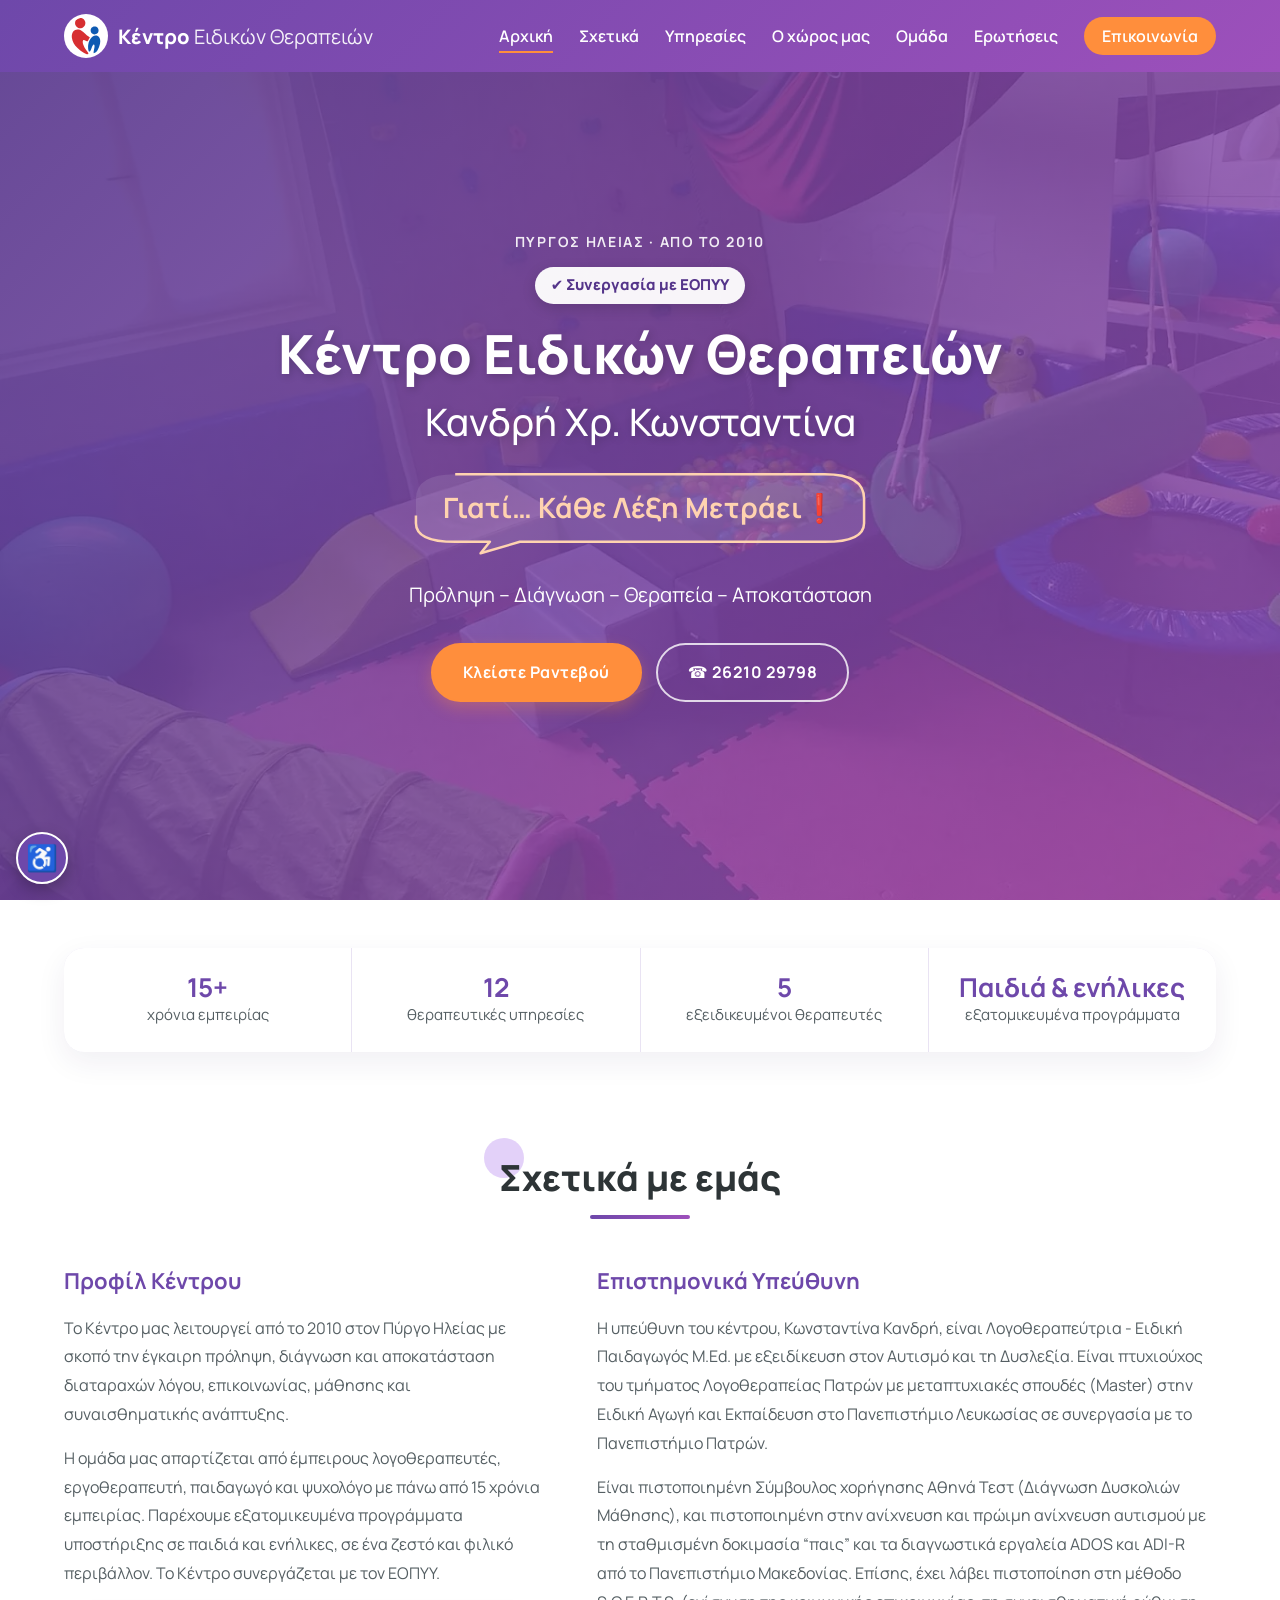
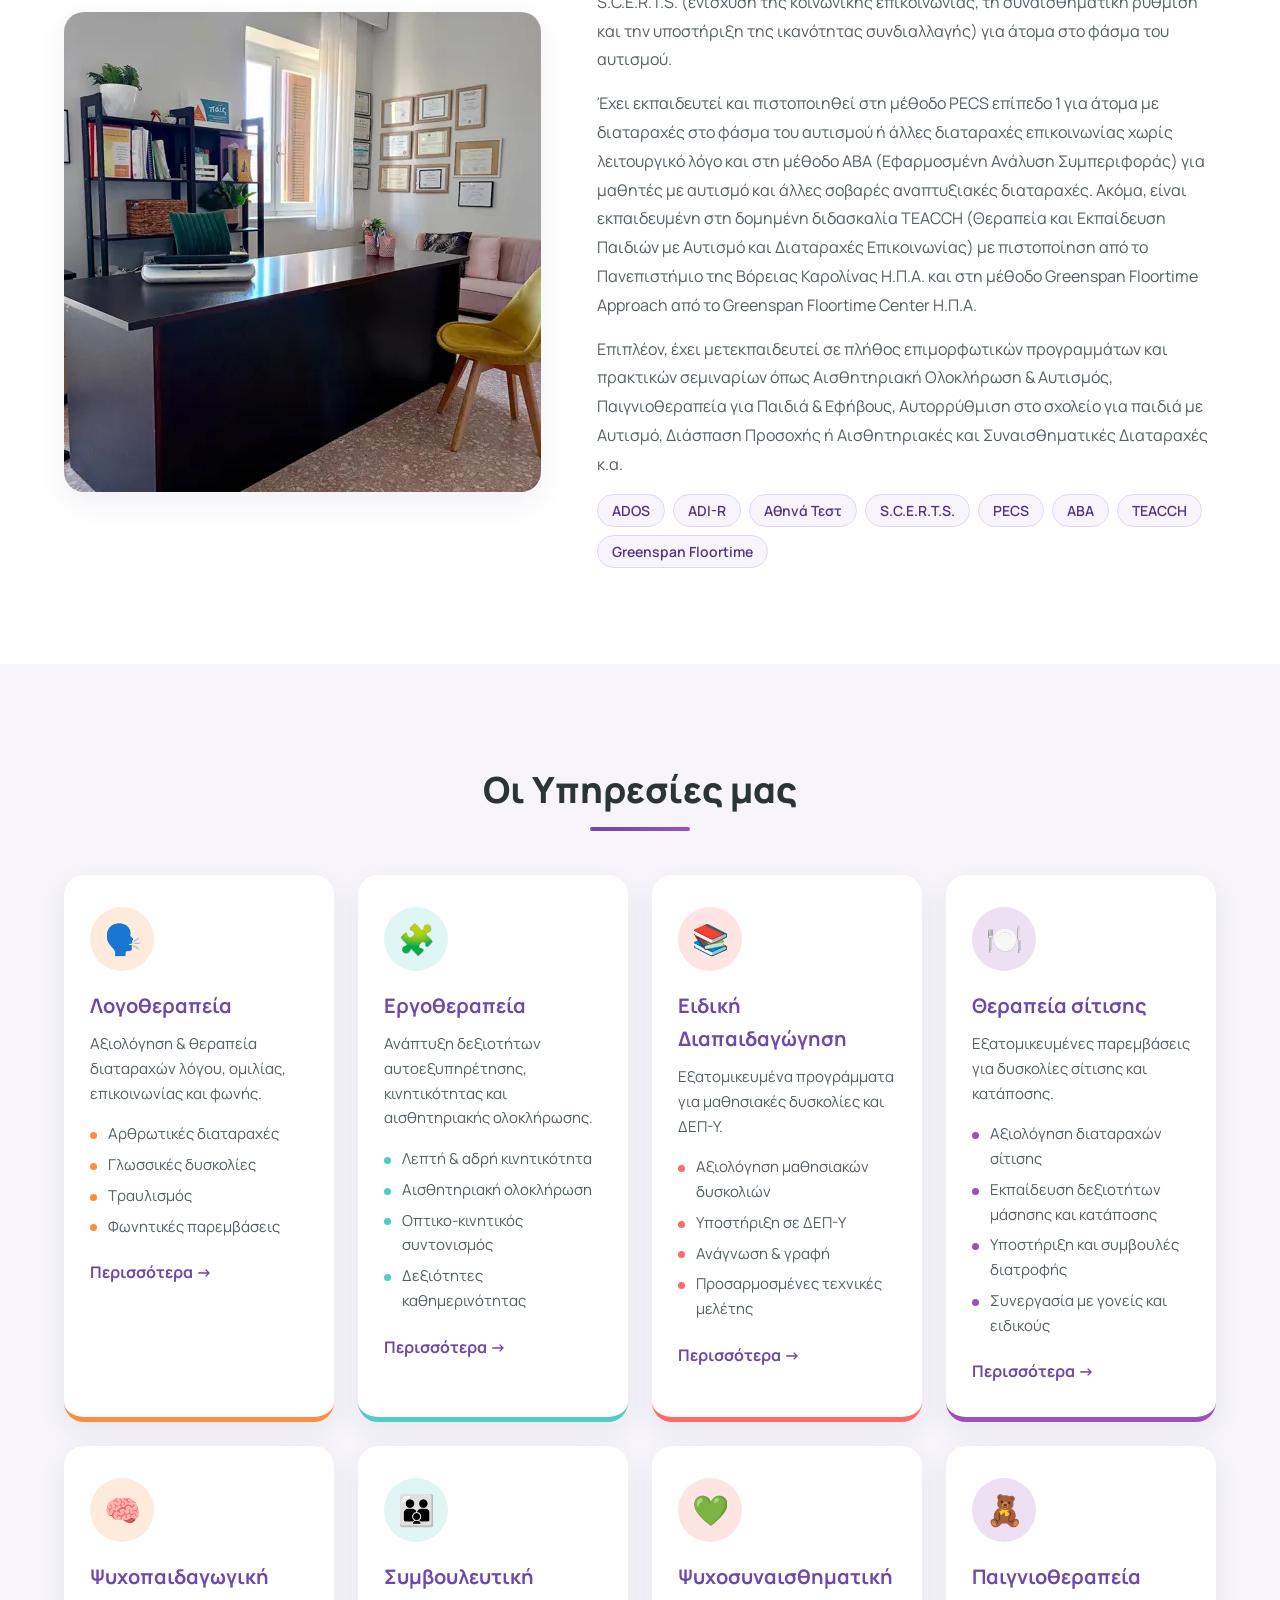
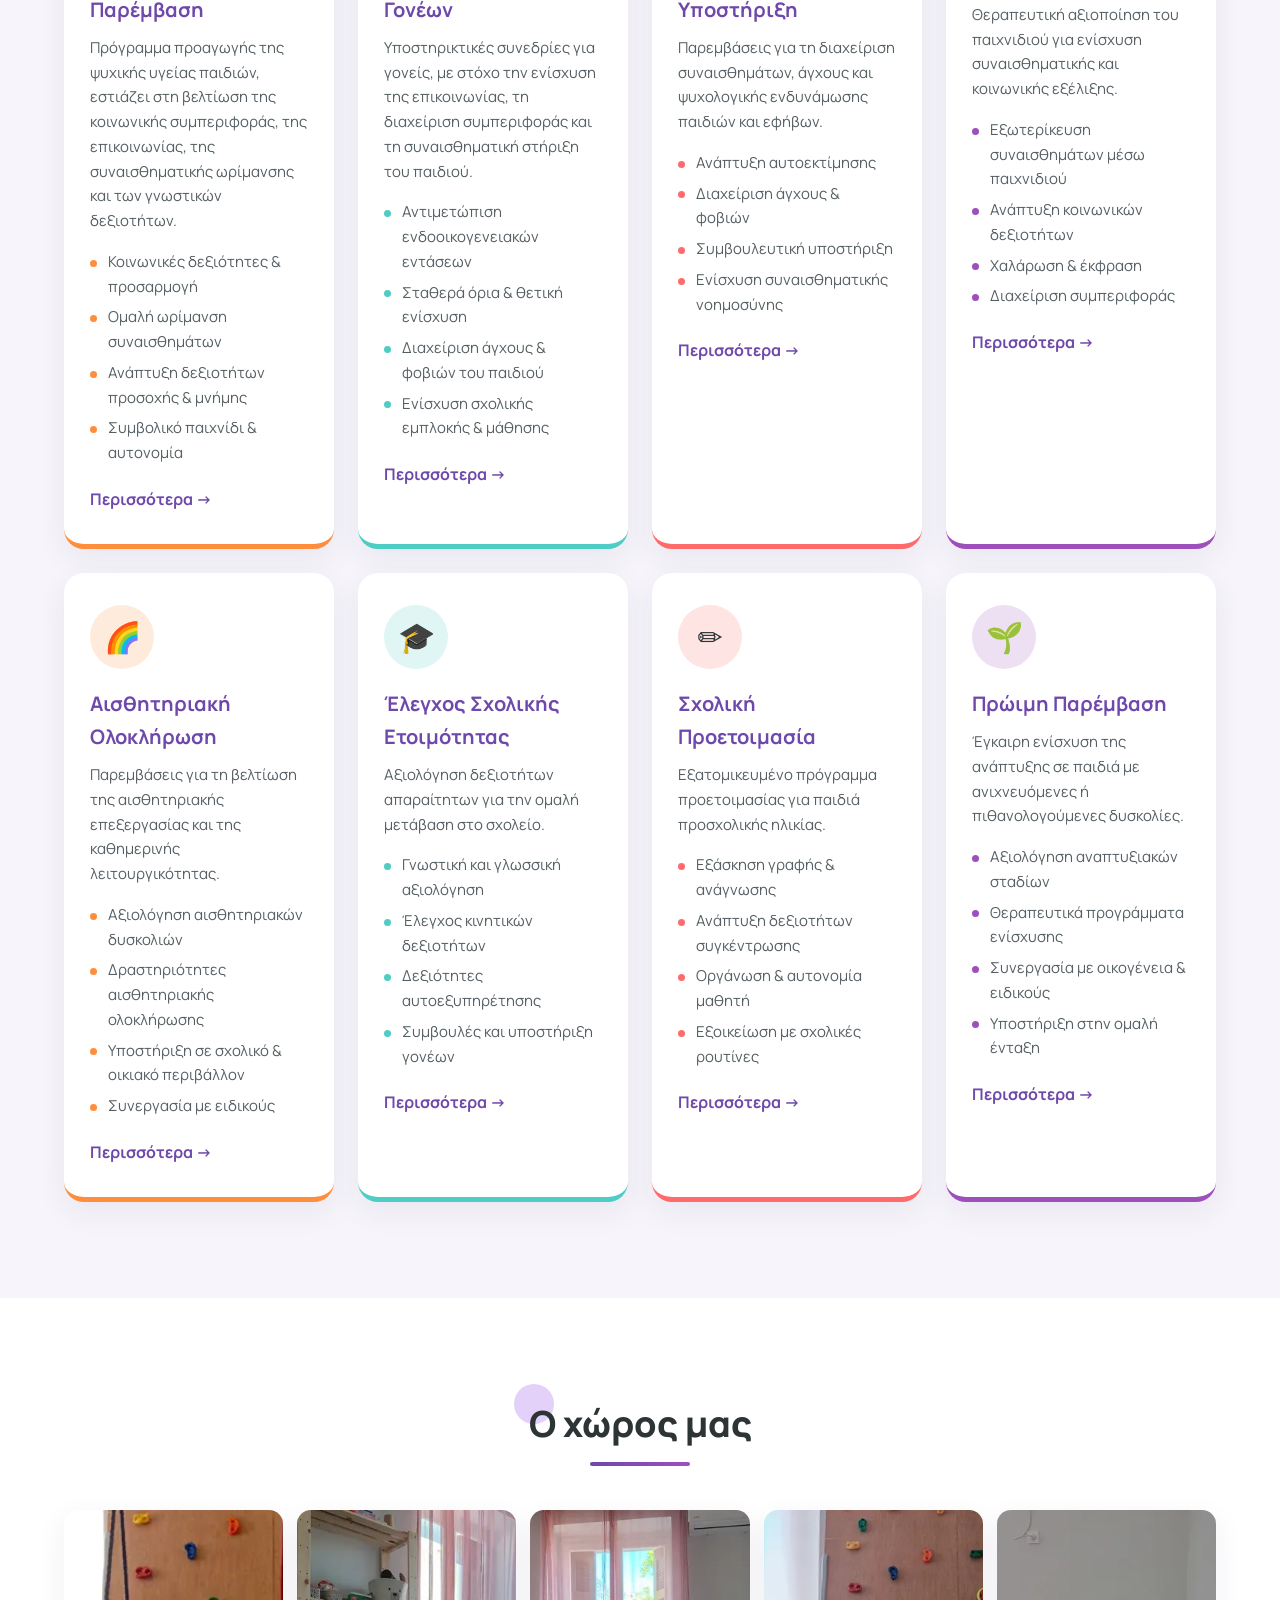
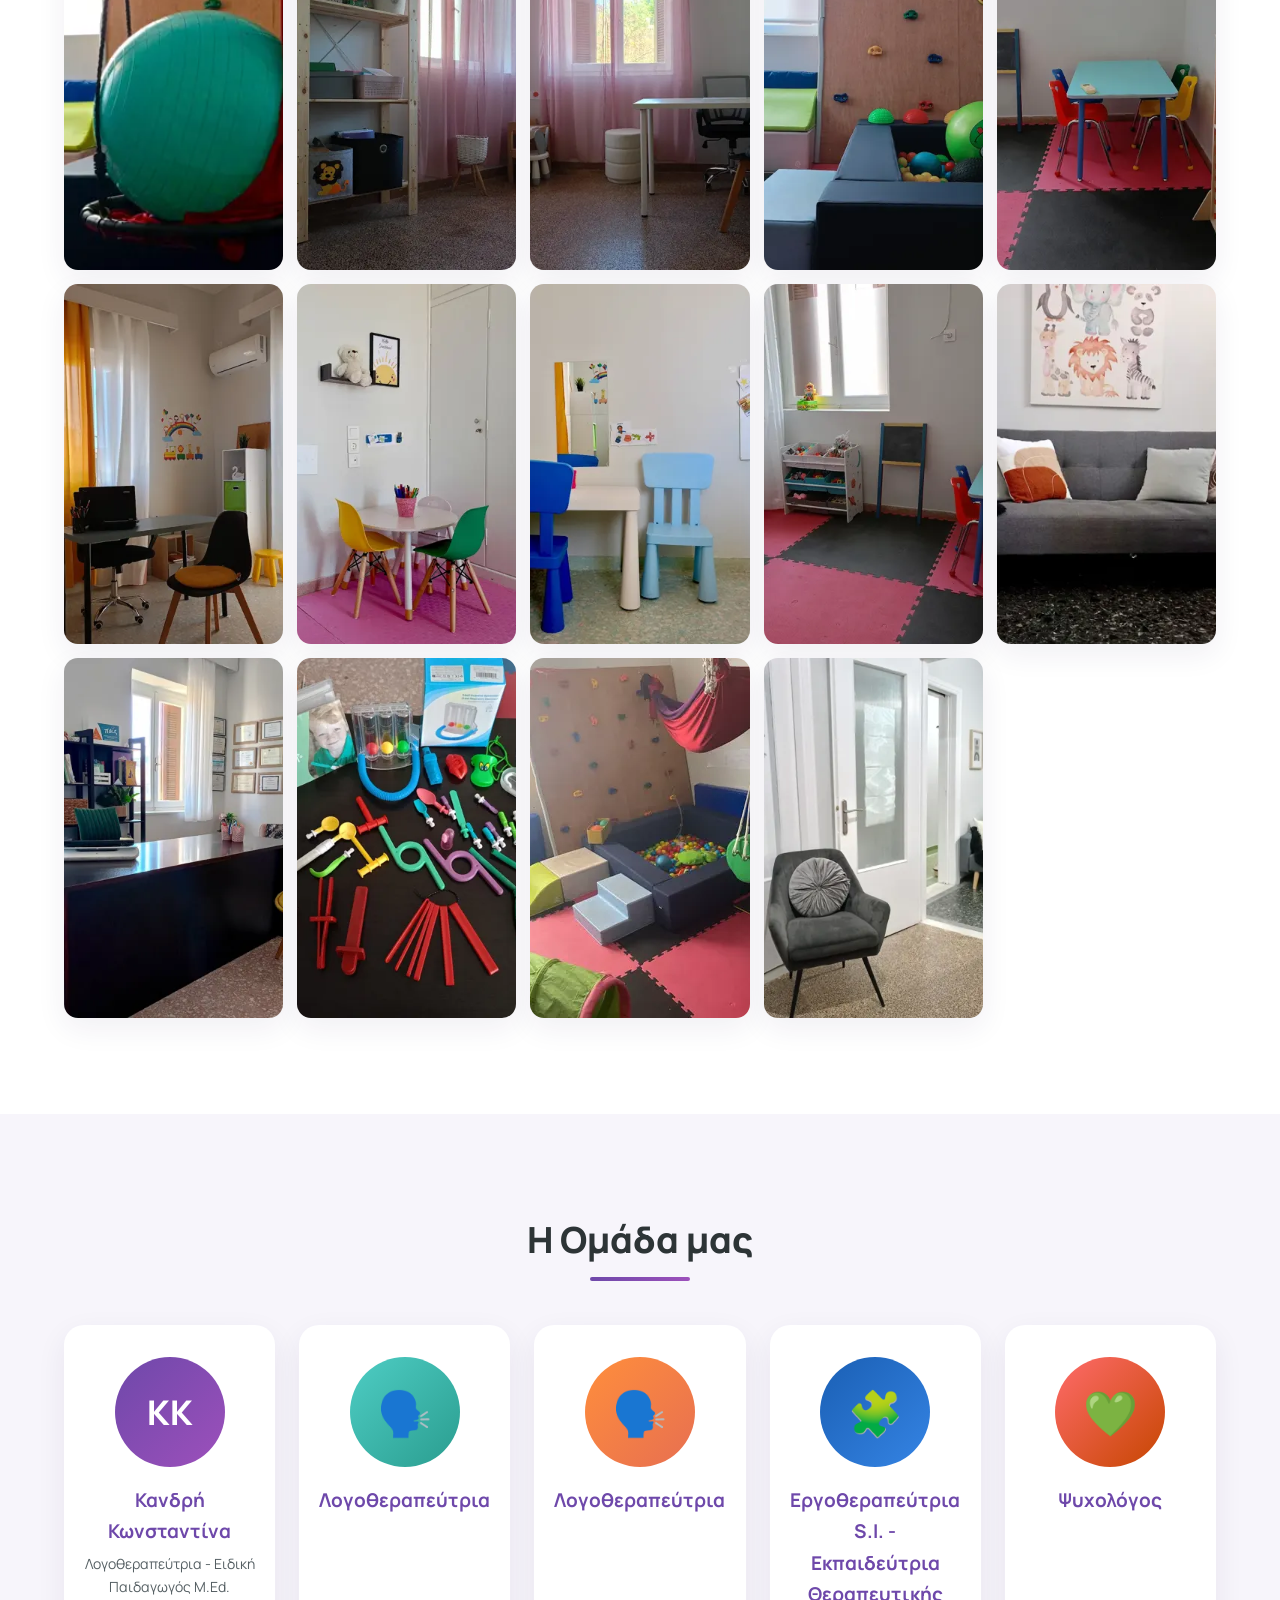
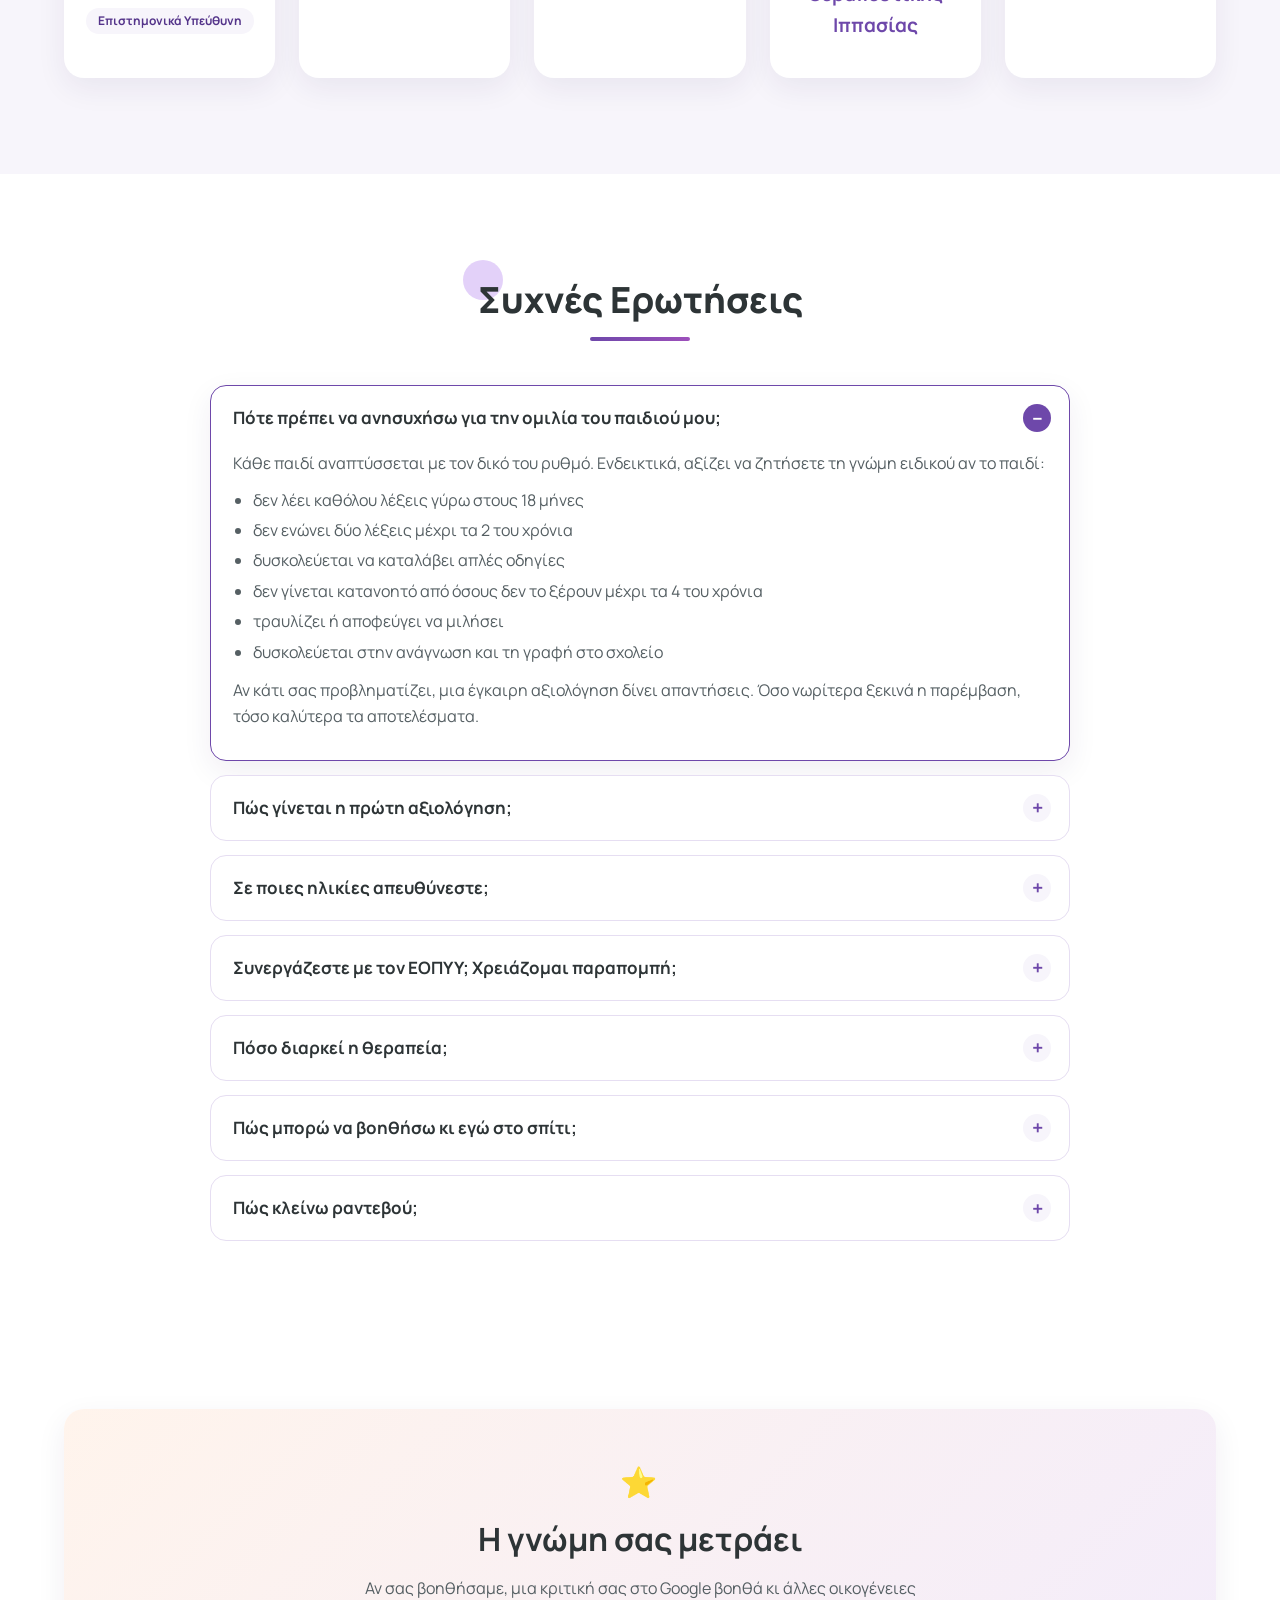
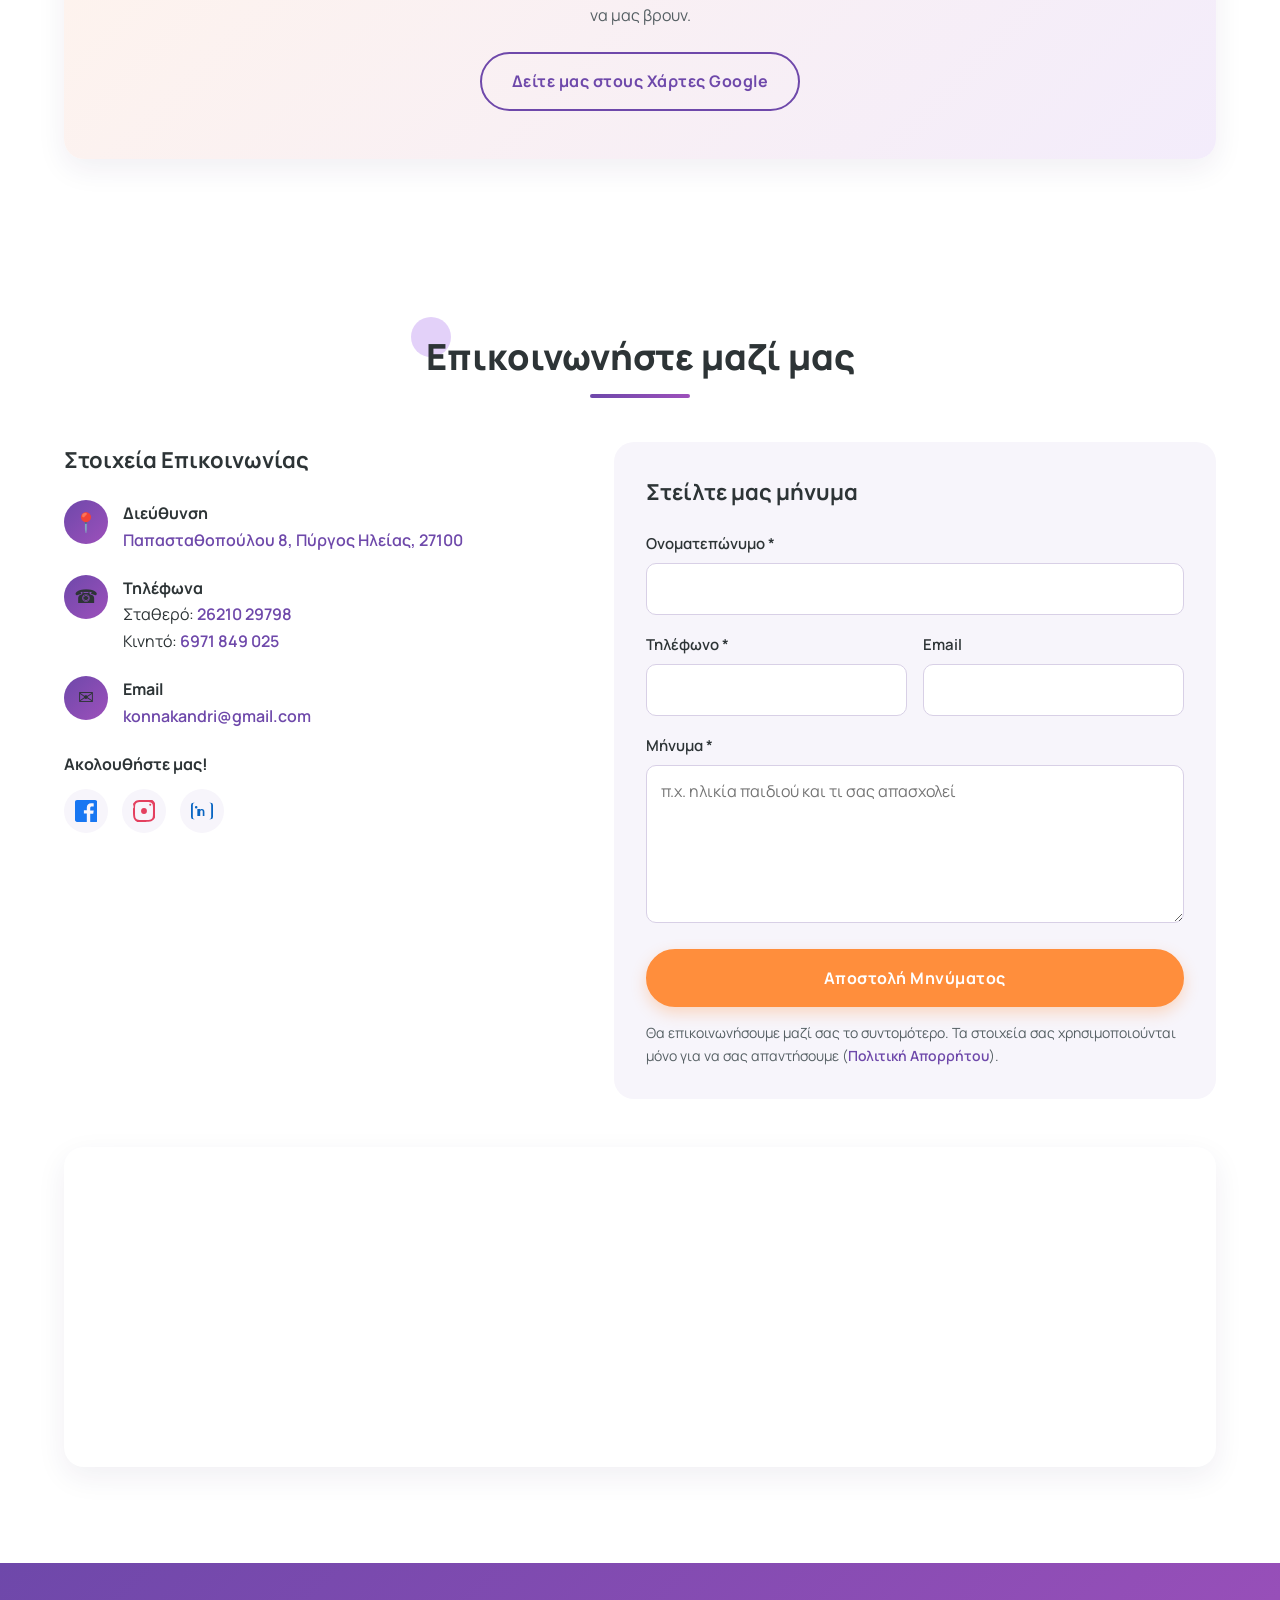
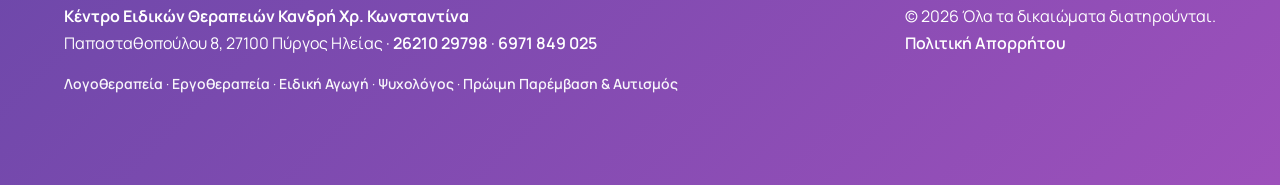
==== commit fb2817a6: "Animated logo in the header: the two figures come together - assets/logo.svg: the logo traced to vec" ====
--- a/index.html
+++ b/index.html
@@ -20,6 +20,7 @@
   <meta name="twitter:card" content="summary_large_image">
 
   <link rel="icon" href="assets/favicon.ico" sizes="any">
+  <link rel="icon" href="assets/logo.svg" type="image/svg+xml">
   <link rel="apple-touch-icon" href="assets/apple-touch-icon.png">
   <link rel="preconnect" href="https://fonts.googleapis.com">
   <link rel="preconnect" href="https://fonts.gstatic.com" crossorigin>
@@ -147,7 +148,7 @@
   <header id="header" class="site-header">
     <div class="container header-content">
       <a href="#home" class="logo">
-        <img src="assets/logo-160.png" alt="" width="44" height="44">
+        <picture><source media="(prefers-reduced-motion: reduce)" srcset="assets/logo.svg"><img src="assets/logo-animated.svg" alt="" width="44" height="44"></picture>
         <span class="logo-text">Κέντρο <span class="logo-highlight">Ειδικών Θεραπειών</span></span>
       </a>
       <button class="mobile-menu-btn" id="mobile-btn" aria-controls="nav-list" aria-expanded="false" aria-label="Μενού">
--- a/css/style.css
+++ b/css/style.css
@@ -45,6 +45,7 @@
 .site-header.scrolled { box-shadow: 0 5px 20px rgba(0, 0, 0, 0.15); }
 .header-content { display: flex; align-items: center; justify-content: space-between; gap: 16px; }
 .logo { display: flex; align-items: center; gap: 10px; color: var(--white); font-weight: 800; font-size: 20px; line-height: 1.15; }
+.logo picture { display: flex; flex: none; }
 .logo img { background: var(--white); border-radius: 50%; padding: 3px; width: 44px; height: 44px; }
 .logo-highlight { font-weight: 400; opacity: .92; }
 nav ul { display: flex; align-items: center; list-style: none; gap: 26px; }
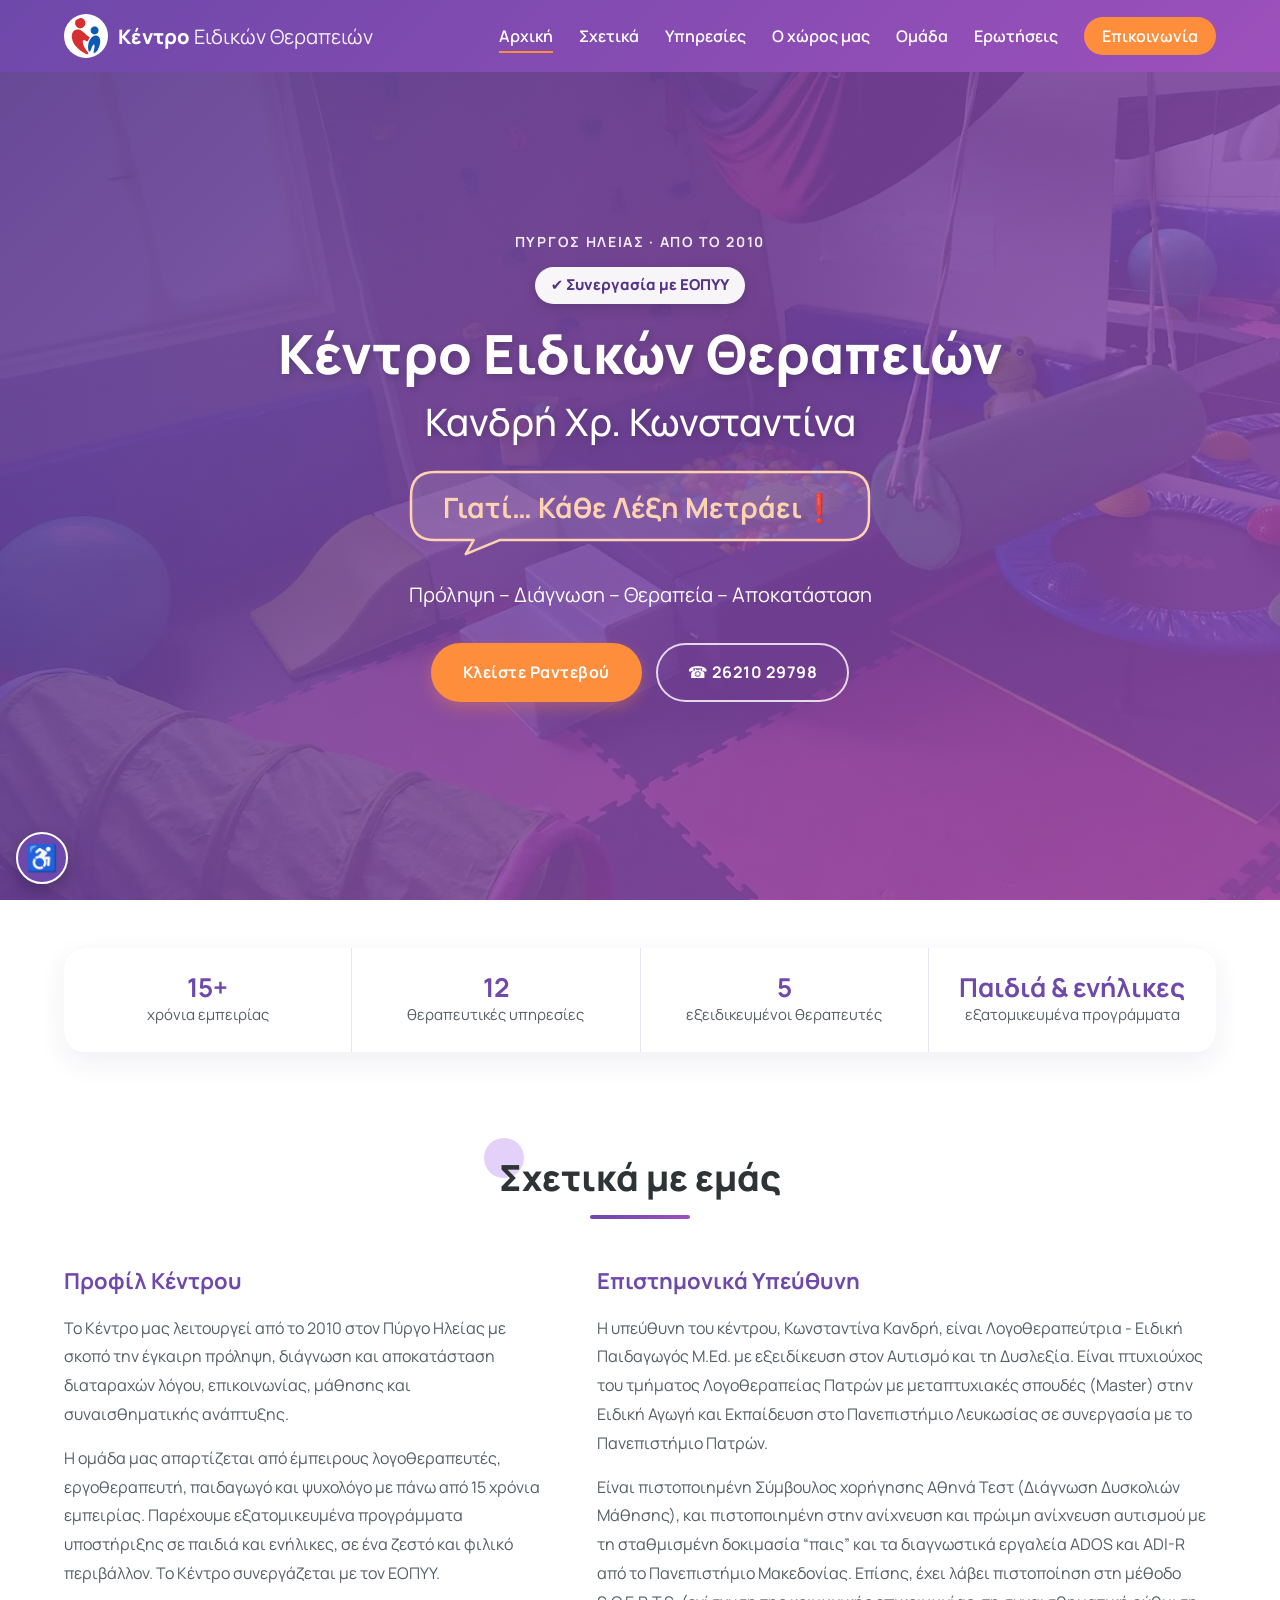
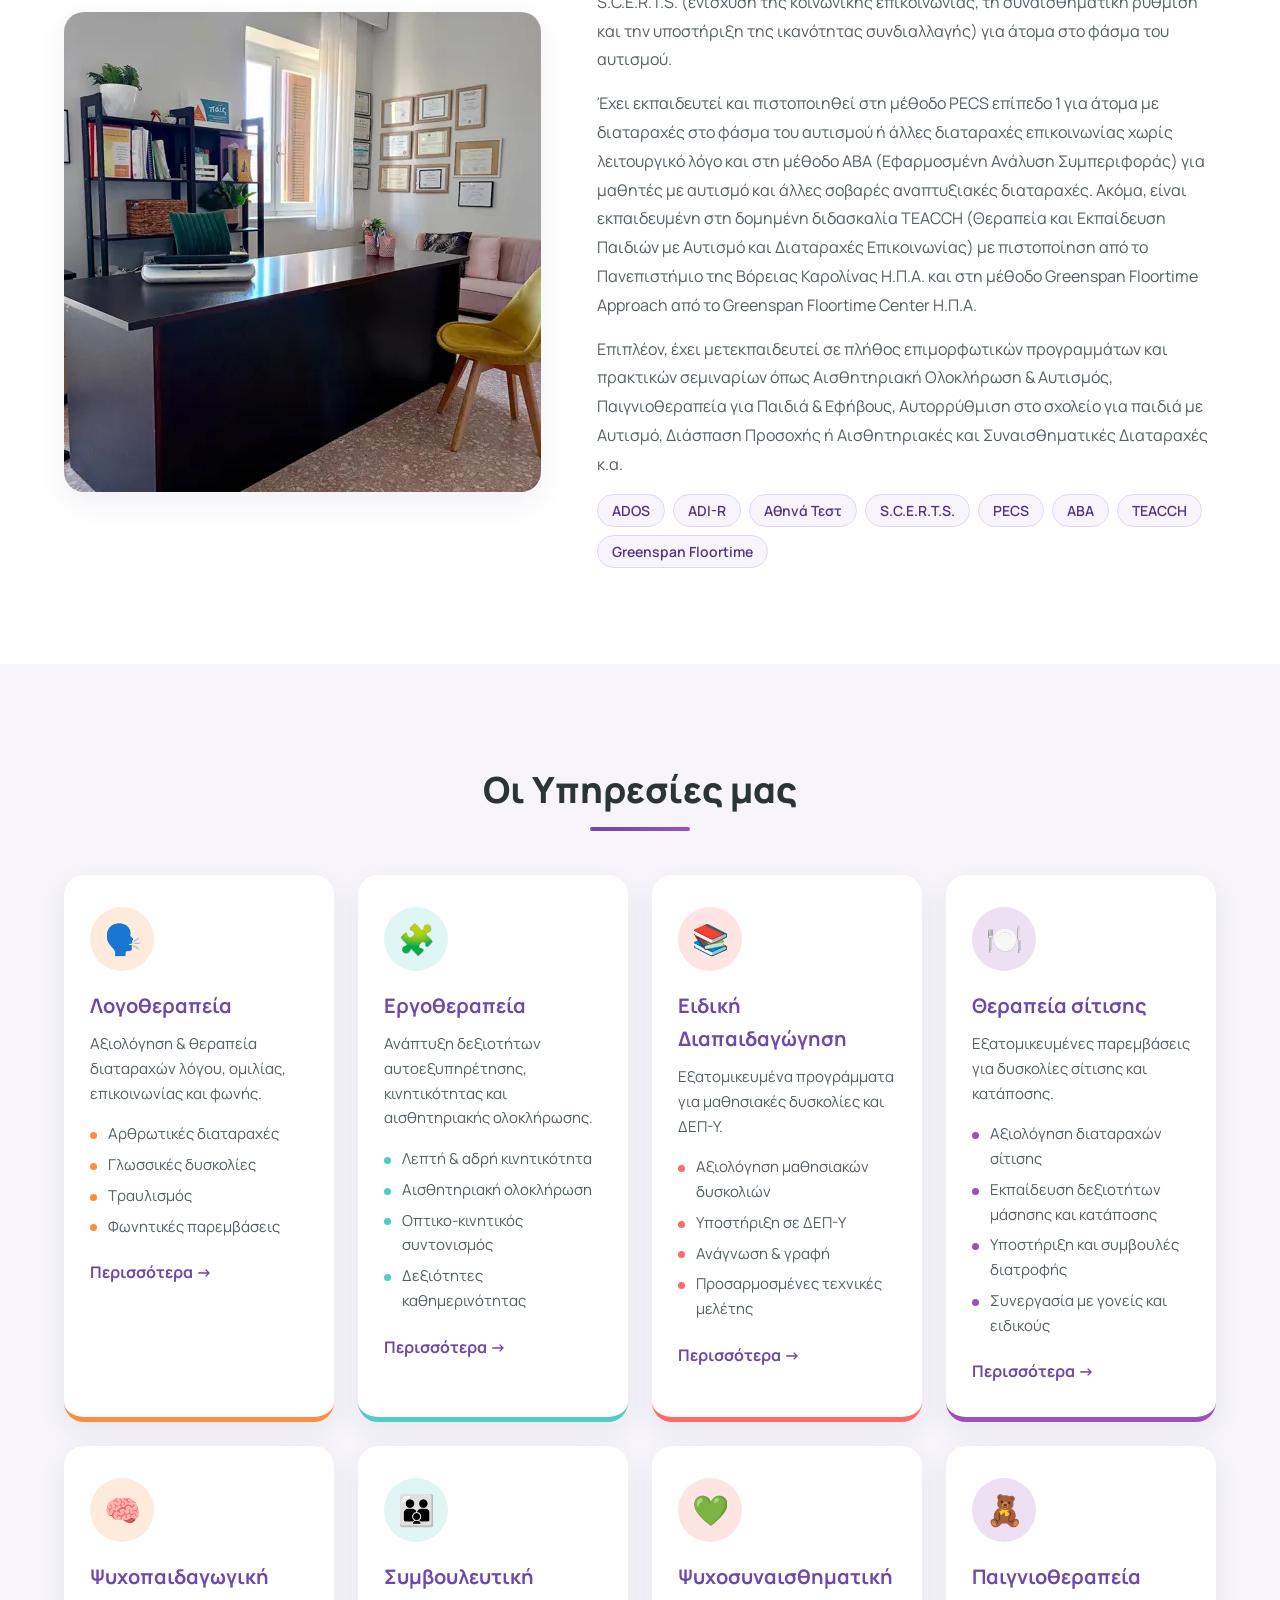
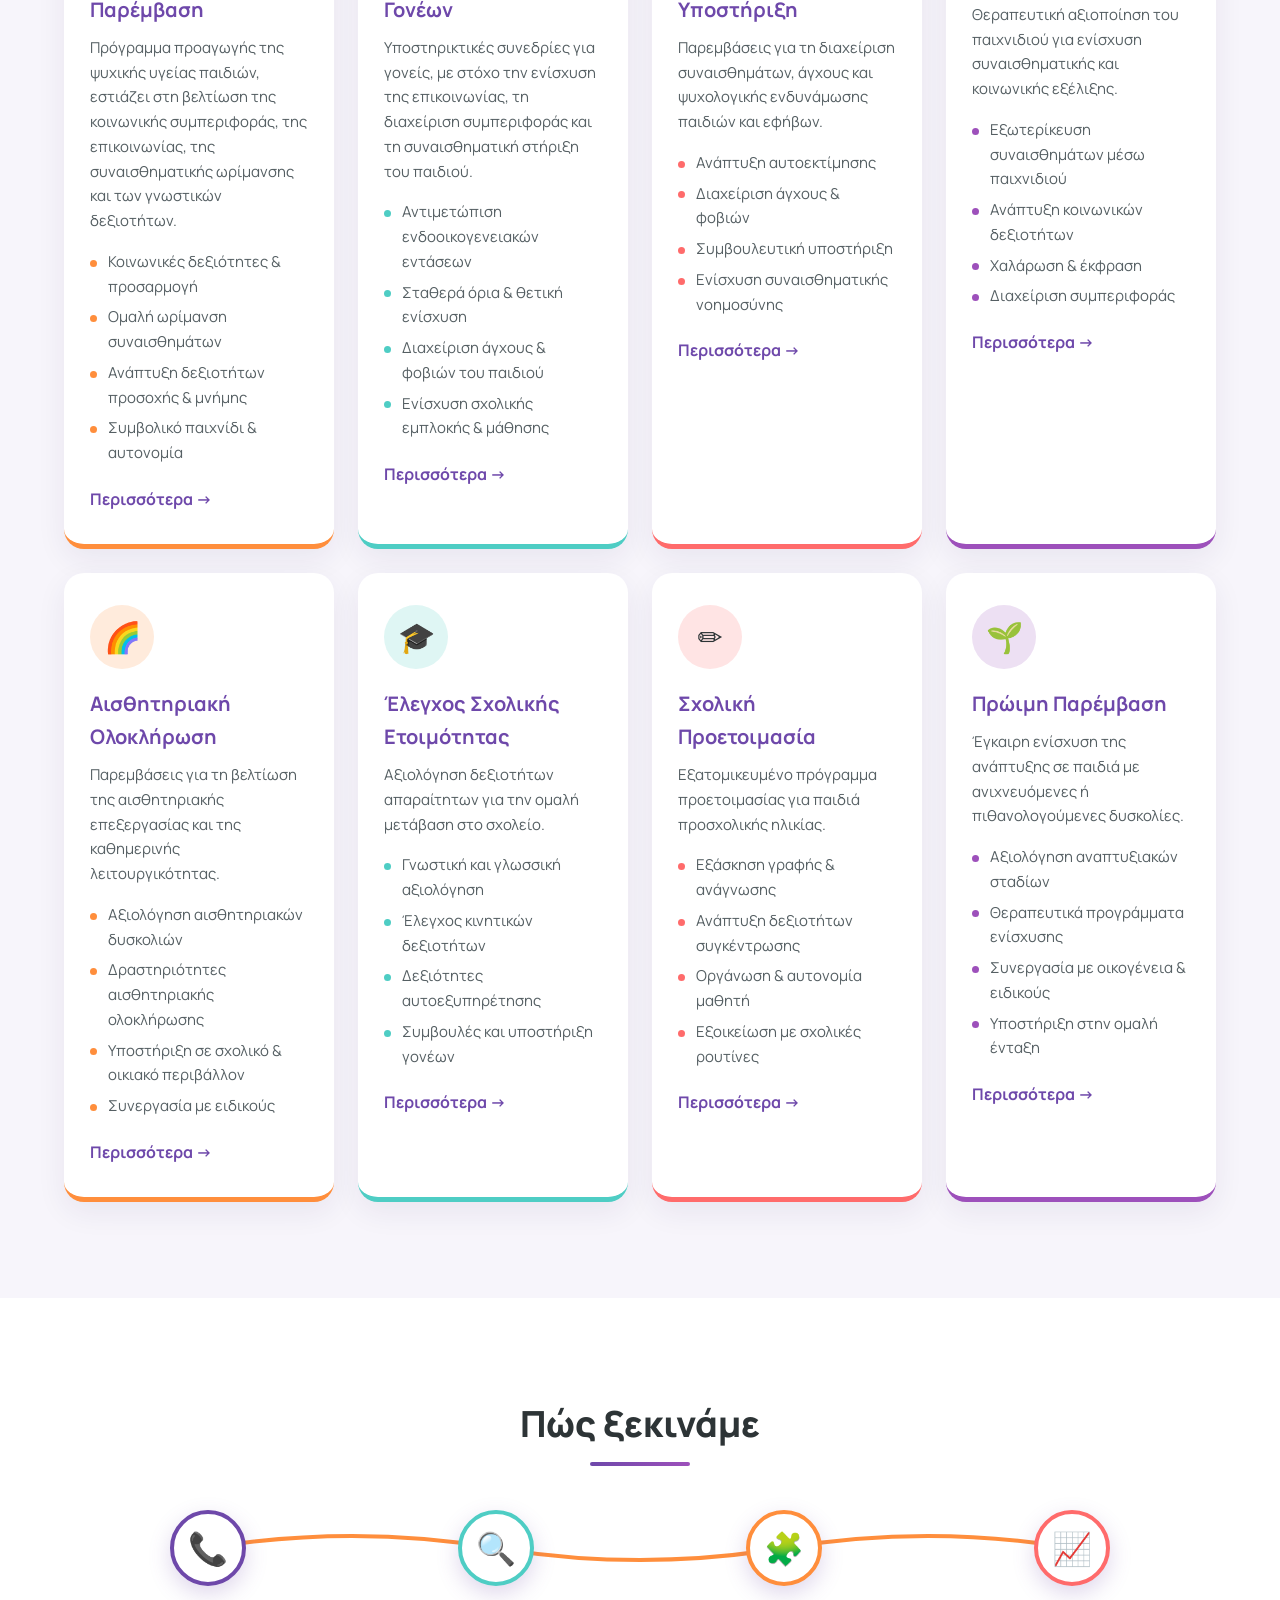
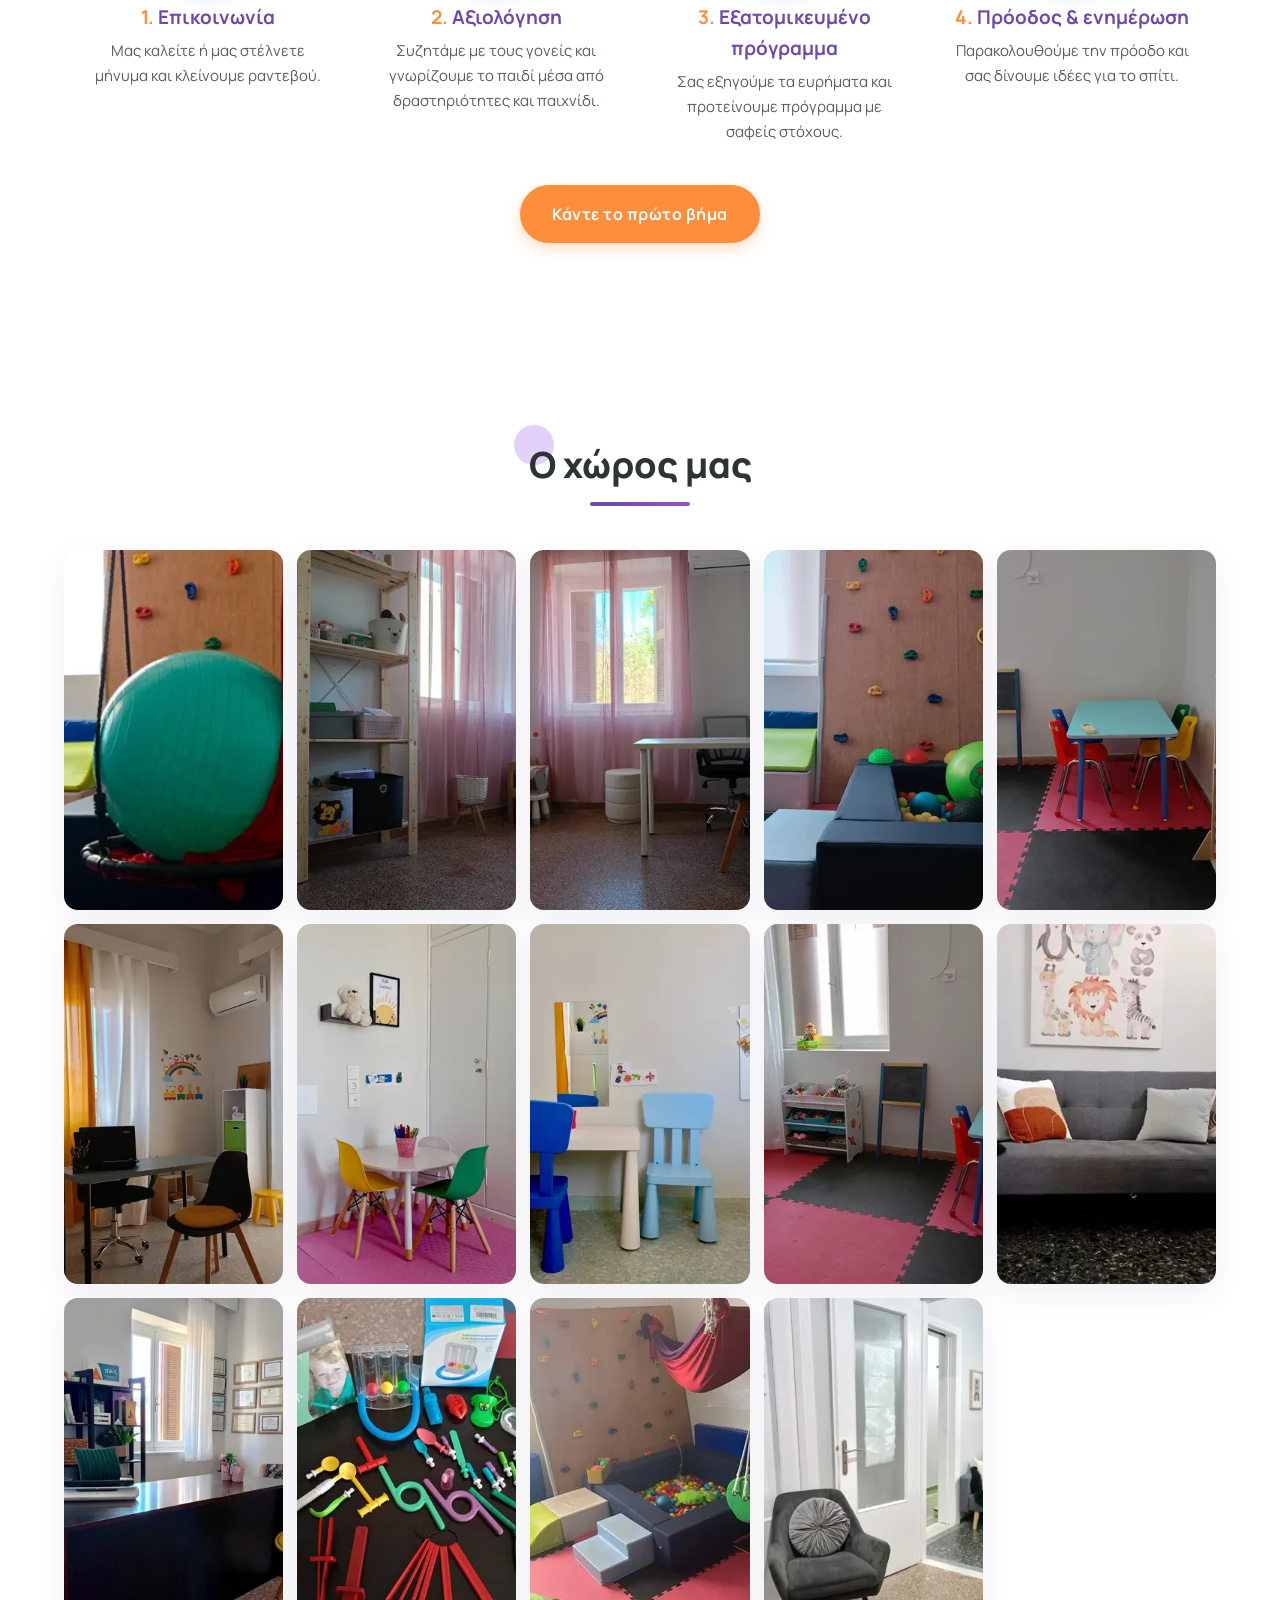
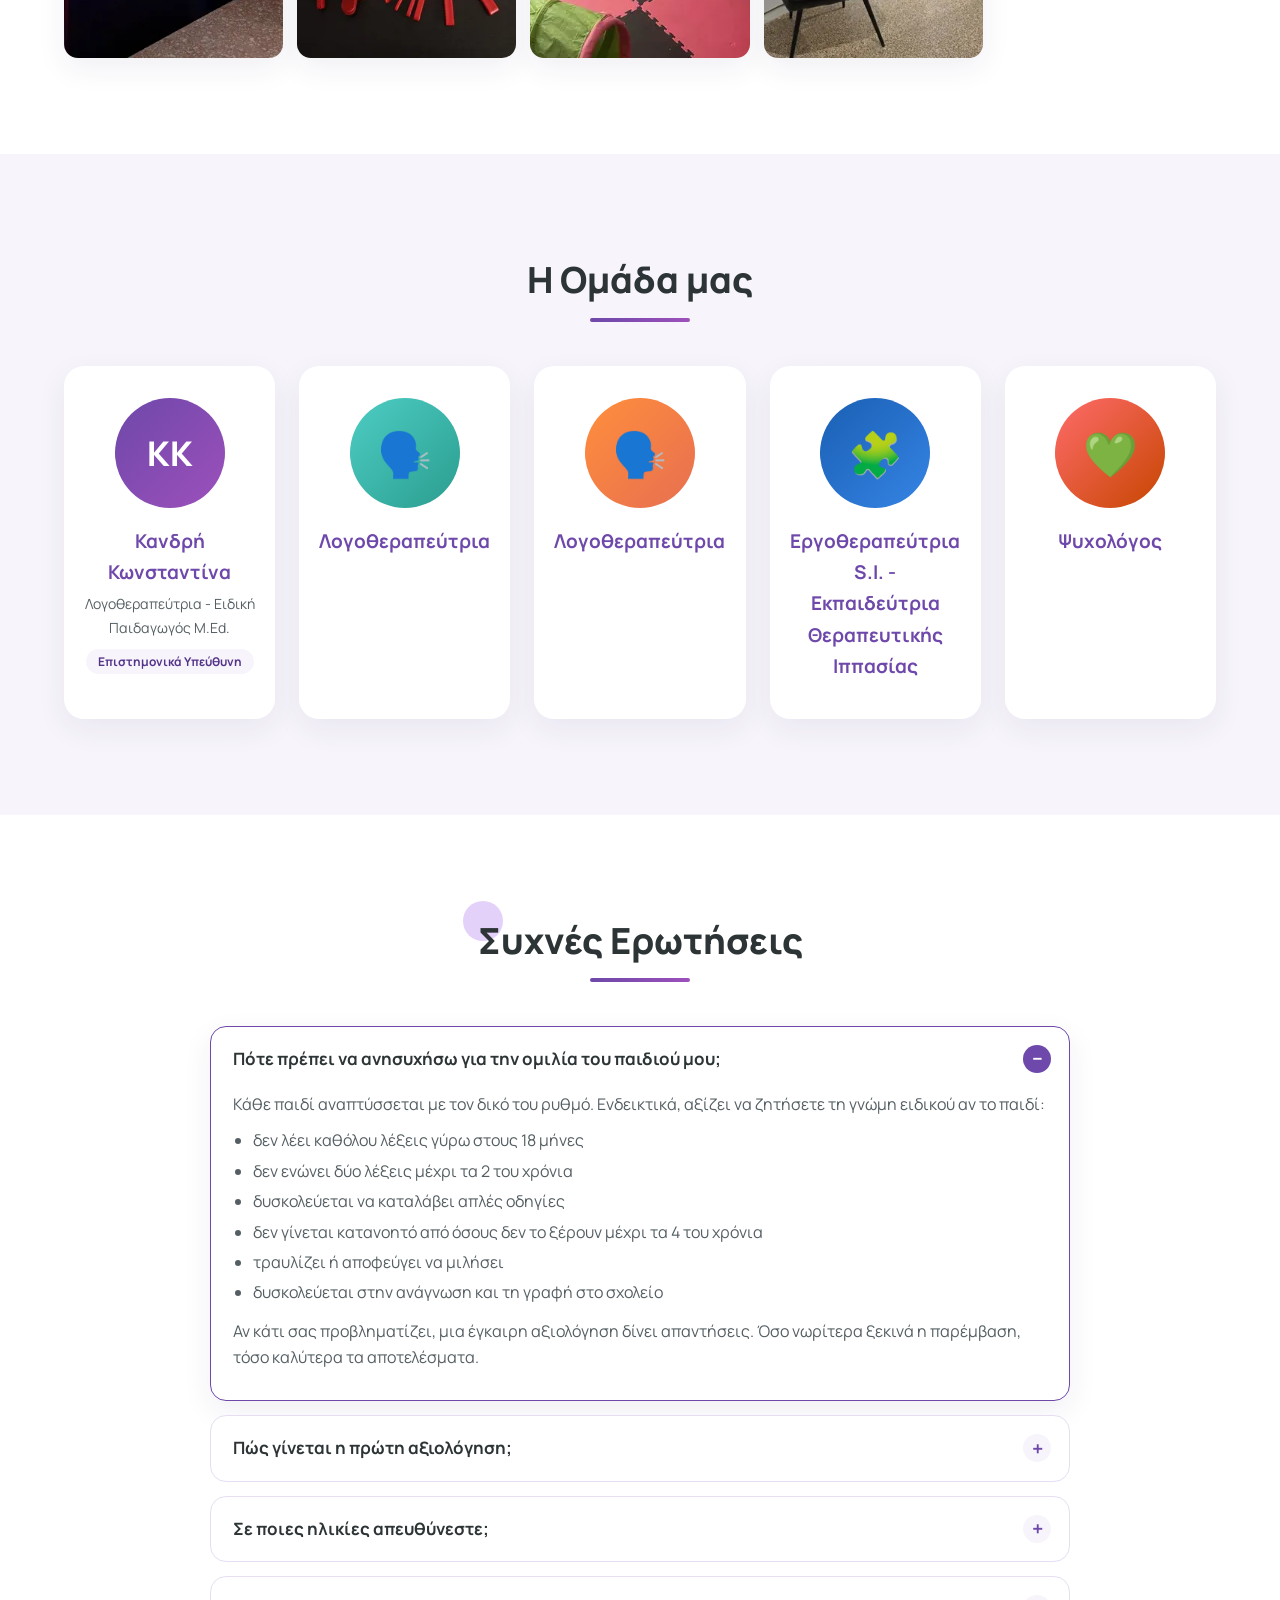
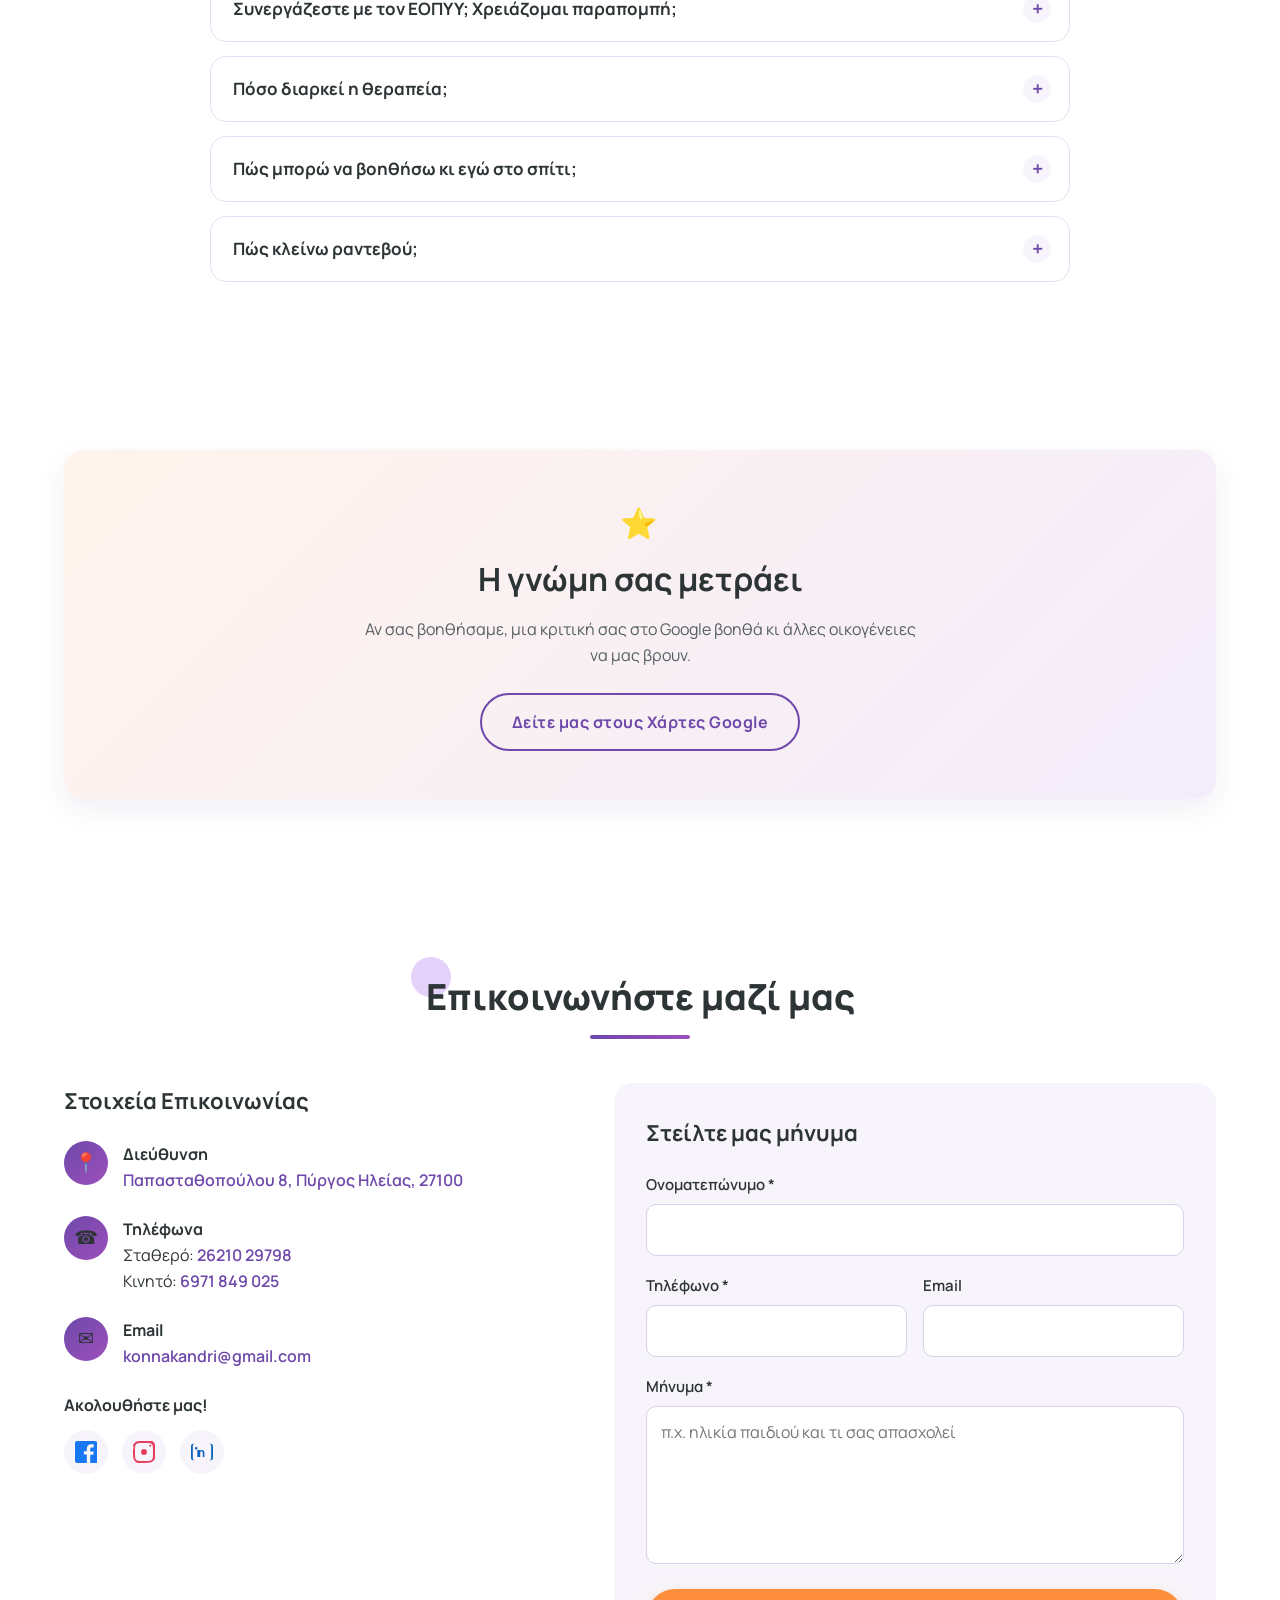
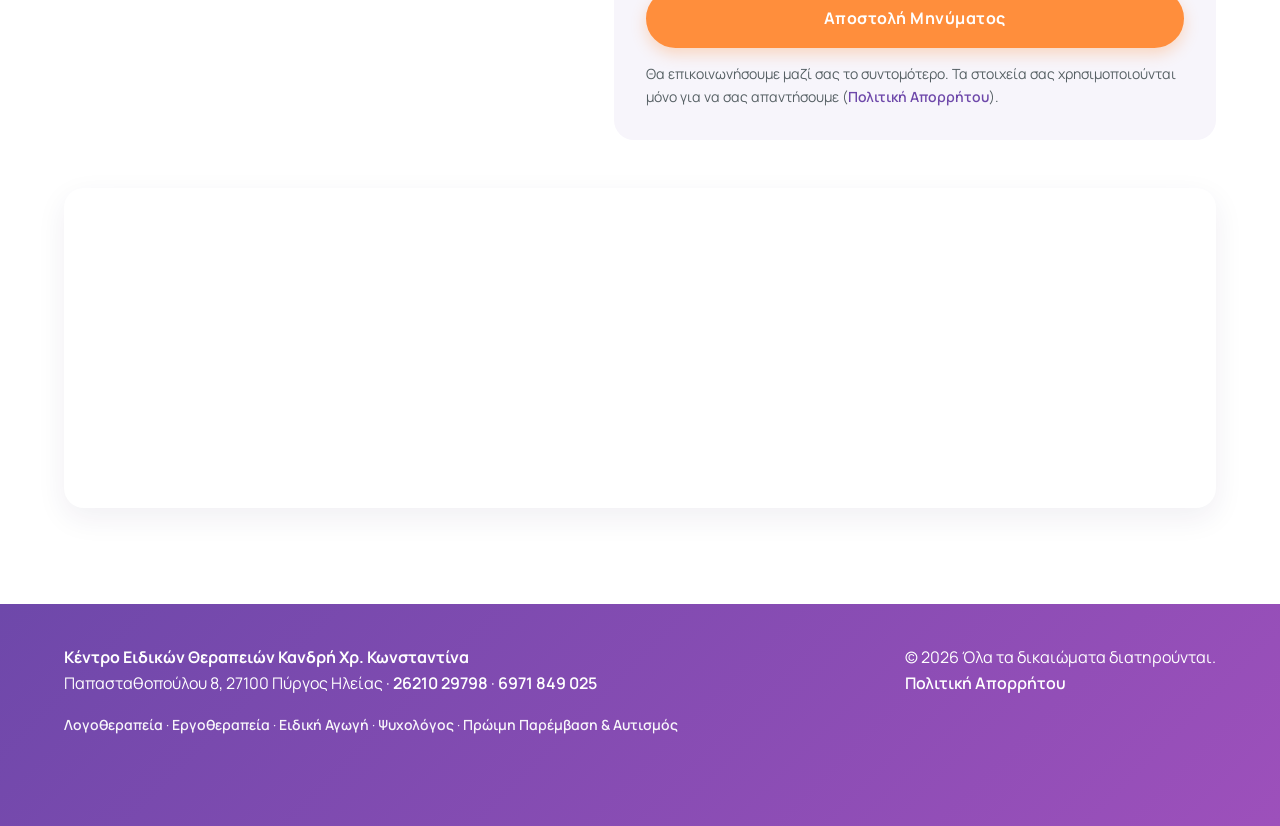
==== commit 5253b2da: "«Πώς ξεκινάμε»: animated 4-step path, drawn on scroll; fix bubble outline - New homepage section aft" ====
--- a/index.html
+++ b/index.html
@@ -394,6 +394,37 @@
       </div>
     </section>
 
+    <!-- JOURNEY -->
+    <section id="journey" class="journey-section">
+      <div class="container">
+        <div class="section-title"><h2>Πώς ξεκινάμε</h2></div>
+        <ol class="journey" data-journey>
+          <svg class="journey-path" viewBox="0 0 1000 40" preserveAspectRatio="none" aria-hidden="true" focusable="false"><path pathLength="1" d="M125 20 Q250 -4 375 20 T625 20 T875 20"/></svg>
+          <li class="journey-step">
+            <span class="journey-dot" aria-hidden="true">📞</span>
+            <h3><span class="journey-num">1.</span> Επικοινωνία</h3>
+            <p>Μας καλείτε ή μας στέλνετε μήνυμα και κλείνουμε ραντεβού.</p>
+          </li>
+          <li class="journey-step">
+            <span class="journey-dot" aria-hidden="true">🔍</span>
+            <h3><span class="journey-num">2.</span> Αξιολόγηση</h3>
+            <p>Συζητάμε με τους γονείς και γνωρίζουμε το παιδί μέσα από δραστηριότητες και παιχνίδι.</p>
+          </li>
+          <li class="journey-step">
+            <span class="journey-dot" aria-hidden="true">🧩</span>
+            <h3><span class="journey-num">3.</span> Εξατομικευμένο πρόγραμμα</h3>
+            <p>Σας εξηγούμε τα ευρήματα και προτείνουμε πρόγραμμα με σαφείς στόχους.</p>
+          </li>
+          <li class="journey-step">
+            <span class="journey-dot" aria-hidden="true">📈</span>
+            <h3><span class="journey-num">4.</span> Πρόοδος &amp; ενημέρωση</h3>
+            <p>Παρακολουθούμε την πρόοδο και σας δίνουμε ιδέες για το σπίτι.</p>
+          </li>
+        </ol>
+        <p class="journey-cta"><a href="#contact" class="btn">Κάντε το πρώτο βήμα</a></p>
+      </div>
+    </section>
+
     <!-- SPACE -->
     <section id="space" class="space">
       <div class="container">
@@ -653,6 +684,7 @@
 
   <script src="js/config.js"></script>
   <script src="js/main.js" defer></script>
+  <script src="js/journey.js" defer></script>
   <script src="js/consent.js" defer></script>
   <script src="js/accessibility.js" defer></script>
 </body>
--- a/css/style.css
+++ b/css/style.css
@@ -359,10 +359,6 @@
 .svc-check li { position: relative; padding-left: 30px; color: var(--text); }
 .svc-check li::before { content: '✔'; position: absolute; left: 0; top: 0; color: var(--accent3); font-weight: 800; }
 .svc-body .service-card h3 { margin-top: 0; }
-.svc-steps { list-style: none; counter-reset: step; display: grid; grid-template-columns: repeat(auto-fit, minmax(200px, 1fr)); gap: 16px; }
-.svc-steps li { counter-increment: step; background: var(--accent1); border-radius: 16px; padding: 22px; display: flex; flex-direction: column; gap: 6px; }
-.svc-steps li::before { content: counter(step); width: 36px; height: 36px; border-radius: 50%; background: var(--accent2); color: var(--white); font-weight: 800; display: flex; align-items: center; justify-content: center; }
-.svc-steps span { color: var(--light-text); font-size: 15px; }
 .svc-photos { display: grid; grid-template-columns: repeat(auto-fit, minmax(220px, 1fr)); gap: 14px; }
 .svc-photos img { border-radius: 14px; aspect-ratio: 4 / 3; object-fit: cover; width: 100%; box-shadow: var(--shadow); }
 .svc-faq { margin: 0; }
@@ -386,7 +382,7 @@
 .motto-bubble { position: absolute; inset: 0; width: 100%; height: 100%; overflow: visible; }
 .motto-bubble path {
   fill: rgba(255, 255, 255, .1); stroke: #ffd3b0; stroke-width: 2.5; stroke-linejoin: round;
-  vector-effect: non-scaling-stroke; stroke-dasharray: 1; stroke-dashoffset: 0;
+  stroke-dasharray: 1 2; stroke-dashoffset: 0;
   animation: bubbleDraw 1.3s .5s cubic-bezier(.65, 0, .35, 1) both;
 }
 @keyframes bubbleDraw {
@@ -421,3 +417,66 @@
 }
 .motto-letters span:nth-child(even) { --r: -14deg; }
 @media (max-width: 560px) { .motto-wrap { padding: 12px 22px 24px; } }
+
+/* JOURNEY ("Πώς ξεκινάμε"): a path is drawn through 4 steps when scrolled into view.
+   Final state is the default; js/journey.js adds .journey--animate (only if motion
+   is allowed) and then .is-visible when the list reaches the viewport. */
+.journey-section { background: var(--white); }
+.journey { list-style: none; position: relative; display: grid; grid-template-columns: repeat(4, 1fr); margin: 0; padding: 0; }
+.journey-path { position: absolute; left: 0; top: 18px; width: 100%; height: 40px; overflow: visible; z-index: 0; }
+.journey-path path {
+  fill: none; stroke: var(--accent2); stroke-width: 4; stroke-linecap: round; stroke-dasharray: 1 2; stroke-dashoffset: 0;
+}
+.journey-step { position: relative; z-index: 1; text-align: center; padding: 0 14px; }
+.journey-dot {
+  width: 76px; height: 76px; margin: 0 auto 16px; border-radius: 50%; font-size: 32px;
+  display: flex; align-items: center; justify-content: center; position: relative;
+  background: var(--white); border: 4px solid var(--primary-color); box-shadow: 0 8px 22px rgba(110, 72, 170, .22);
+}
+.journey-step:nth-of-type(2) .journey-dot { border-color: var(--accent3); }
+.journey-step:nth-of-type(3) .journey-dot { border-color: var(--accent2); }
+.journey-step:nth-of-type(4) .journey-dot { border-color: var(--accent4); }
+.journey-step h3 { font-size: 19px; color: var(--primary-color); margin-bottom: 6px; }
+.journey-num { color: var(--accent2); }
+.journey-step p { color: var(--light-text); font-size: 15px; max-width: 240px; margin: 0 auto; }
+.journey-cta { text-align: center; margin-top: 40px; }
+.svc-body .journey { margin-top: 8px; }
+
+/* Before it is visible */
+.journey--animate .journey-path path { stroke-dashoffset: 1; }
+.journey--animate .journey-dot { opacity: 0; transform: scale(.4); }
+.journey--animate .journey-step h3, .journey--animate .journey-step p { opacity: 0; transform: translateY(12px); }
+/* Drawing */
+.journey--animate.is-visible .journey-path path { transition: stroke-dashoffset 1.8s cubic-bezier(.65, 0, .35, 1) .2s; stroke-dashoffset: 0; }
+.journey--animate.is-visible .journey-dot { animation: dotPop .6s cubic-bezier(.34, 1.56, .64, 1) both; }
+.journey--animate.is-visible .journey-step h3,
+.journey--animate.is-visible .journey-step p { transition: opacity .5s ease-out, transform .5s ease-out; opacity: 1; transform: none; }
+.journey--animate.is-visible .journey-step:nth-of-type(1) .journey-dot { animation-delay: .1s; }
+.journey--animate.is-visible .journey-step:nth-of-type(2) .journey-dot { animation-delay: .65s; }
+.journey--animate.is-visible .journey-step:nth-of-type(3) .journey-dot { animation-delay: 1.2s; }
+.journey--animate.is-visible .journey-step:nth-of-type(4) .journey-dot { animation-delay: 1.75s; }
+.journey--animate.is-visible .journey-step:nth-of-type(1) :is(h3, p) { transition-delay: .3s; }
+.journey--animate.is-visible .journey-step:nth-of-type(2) :is(h3, p) { transition-delay: .85s; }
+.journey--animate.is-visible .journey-step:nth-of-type(3) :is(h3, p) { transition-delay: 1.4s; }
+.journey--animate.is-visible .journey-step:nth-of-type(4) :is(h3, p) { transition-delay: 1.95s; }
+@keyframes dotPop {
+  0% { opacity: 0; transform: scale(.4); }
+  70% { opacity: 1; transform: scale(1.12); box-shadow: 0 0 0 12px rgba(255, 142, 60, .18); }
+  100% { opacity: 1; transform: none; }
+}
+
+/* Mobile: vertical path on the left */
+@media (max-width: 760px) {
+  .journey { grid-template-columns: 1fr; gap: 26px; padding-left: 4px; }
+  .journey-path { display: none; }
+  .journey::before {
+    content: ''; position: absolute; left: 34px; top: 30px; bottom: 30px; width: 4px; border-radius: 2px;
+    background: var(--accent2); transform-origin: top;
+  }
+  .journey-step { display: grid; grid-template-columns: 64px 1fr; column-gap: 16px; text-align: left; padding: 0; }
+  .journey-dot { grid-row: span 2; width: 64px; height: 64px; font-size: 26px; margin: 0; }
+  .journey-step h3 { align-self: end; margin-bottom: 2px; }
+  .journey-step p { margin: 0; max-width: none; }
+  .journey--animate .journey::before, .journey--animate::before { transform: scaleY(0); }
+  .journey--animate.is-visible::before { transition: transform 1.9s cubic-bezier(.65, 0, .35, 1) .2s; transform: scaleY(1); }
+}
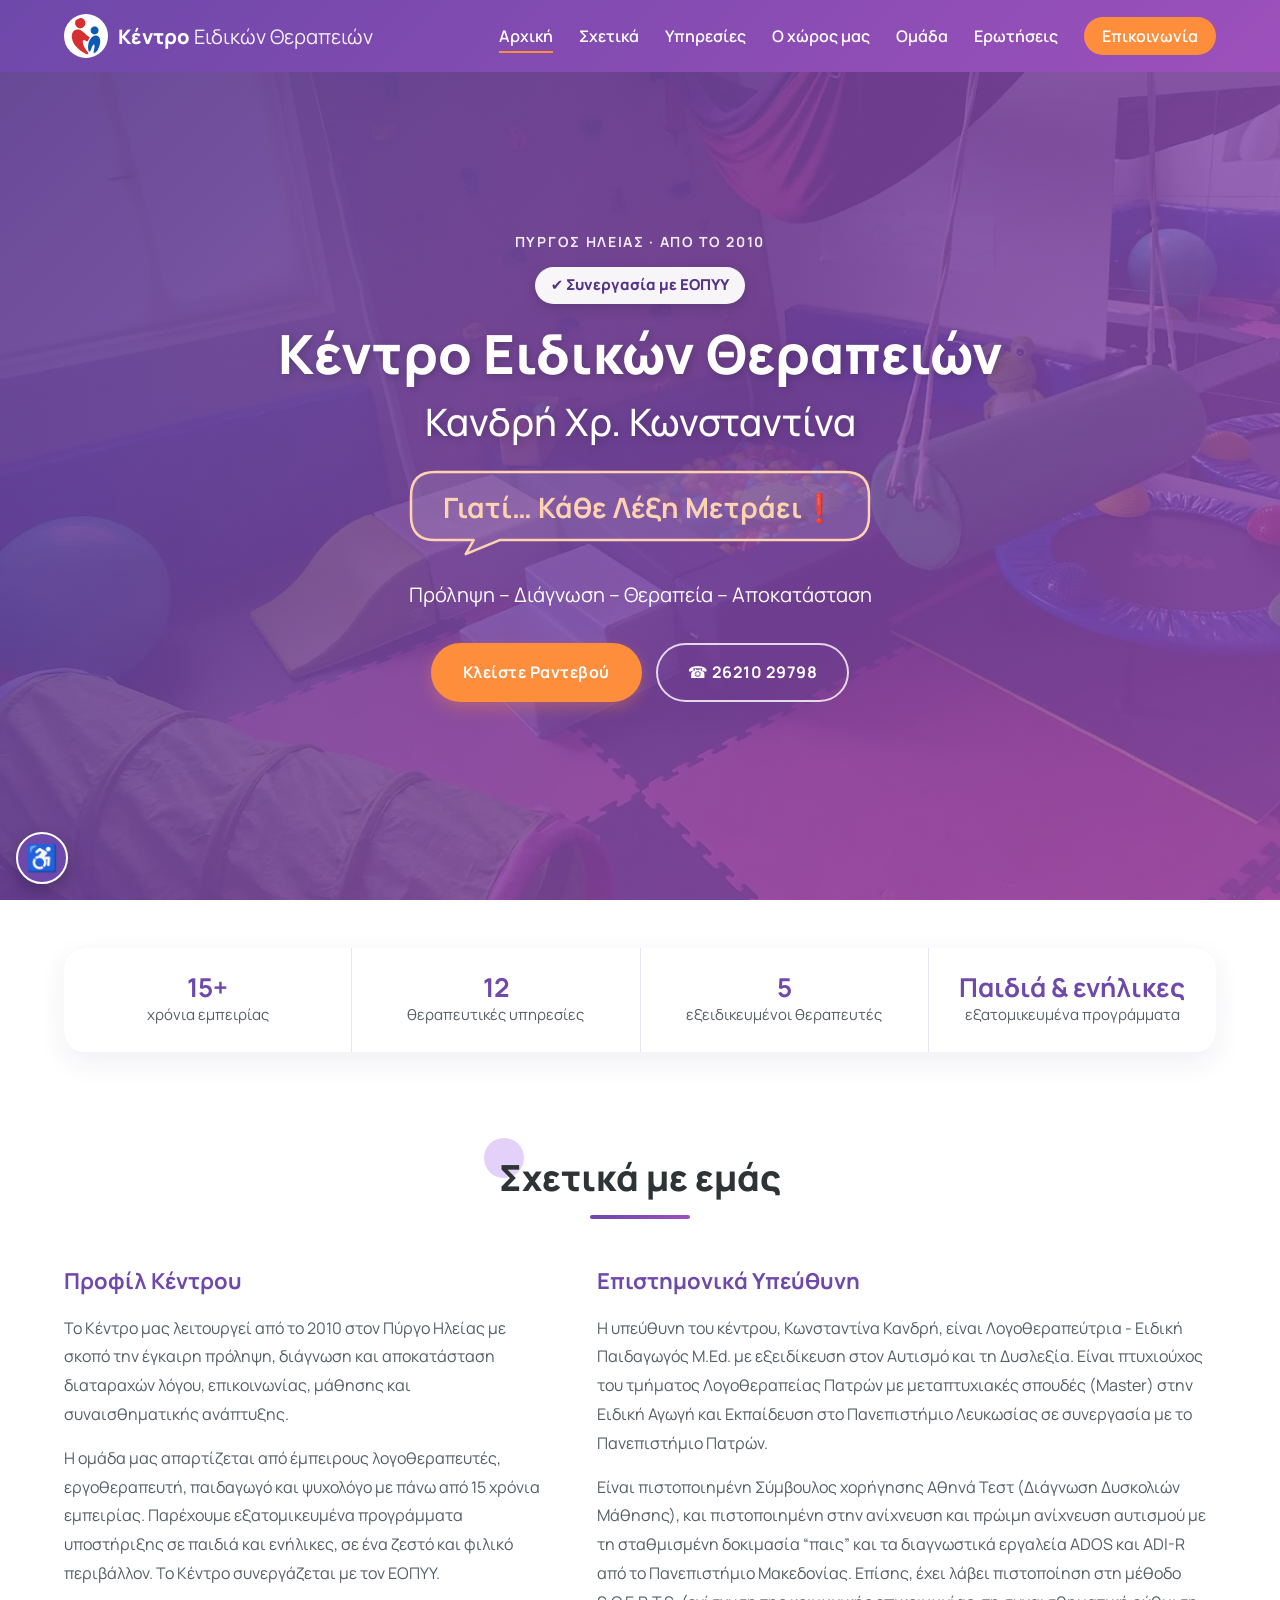
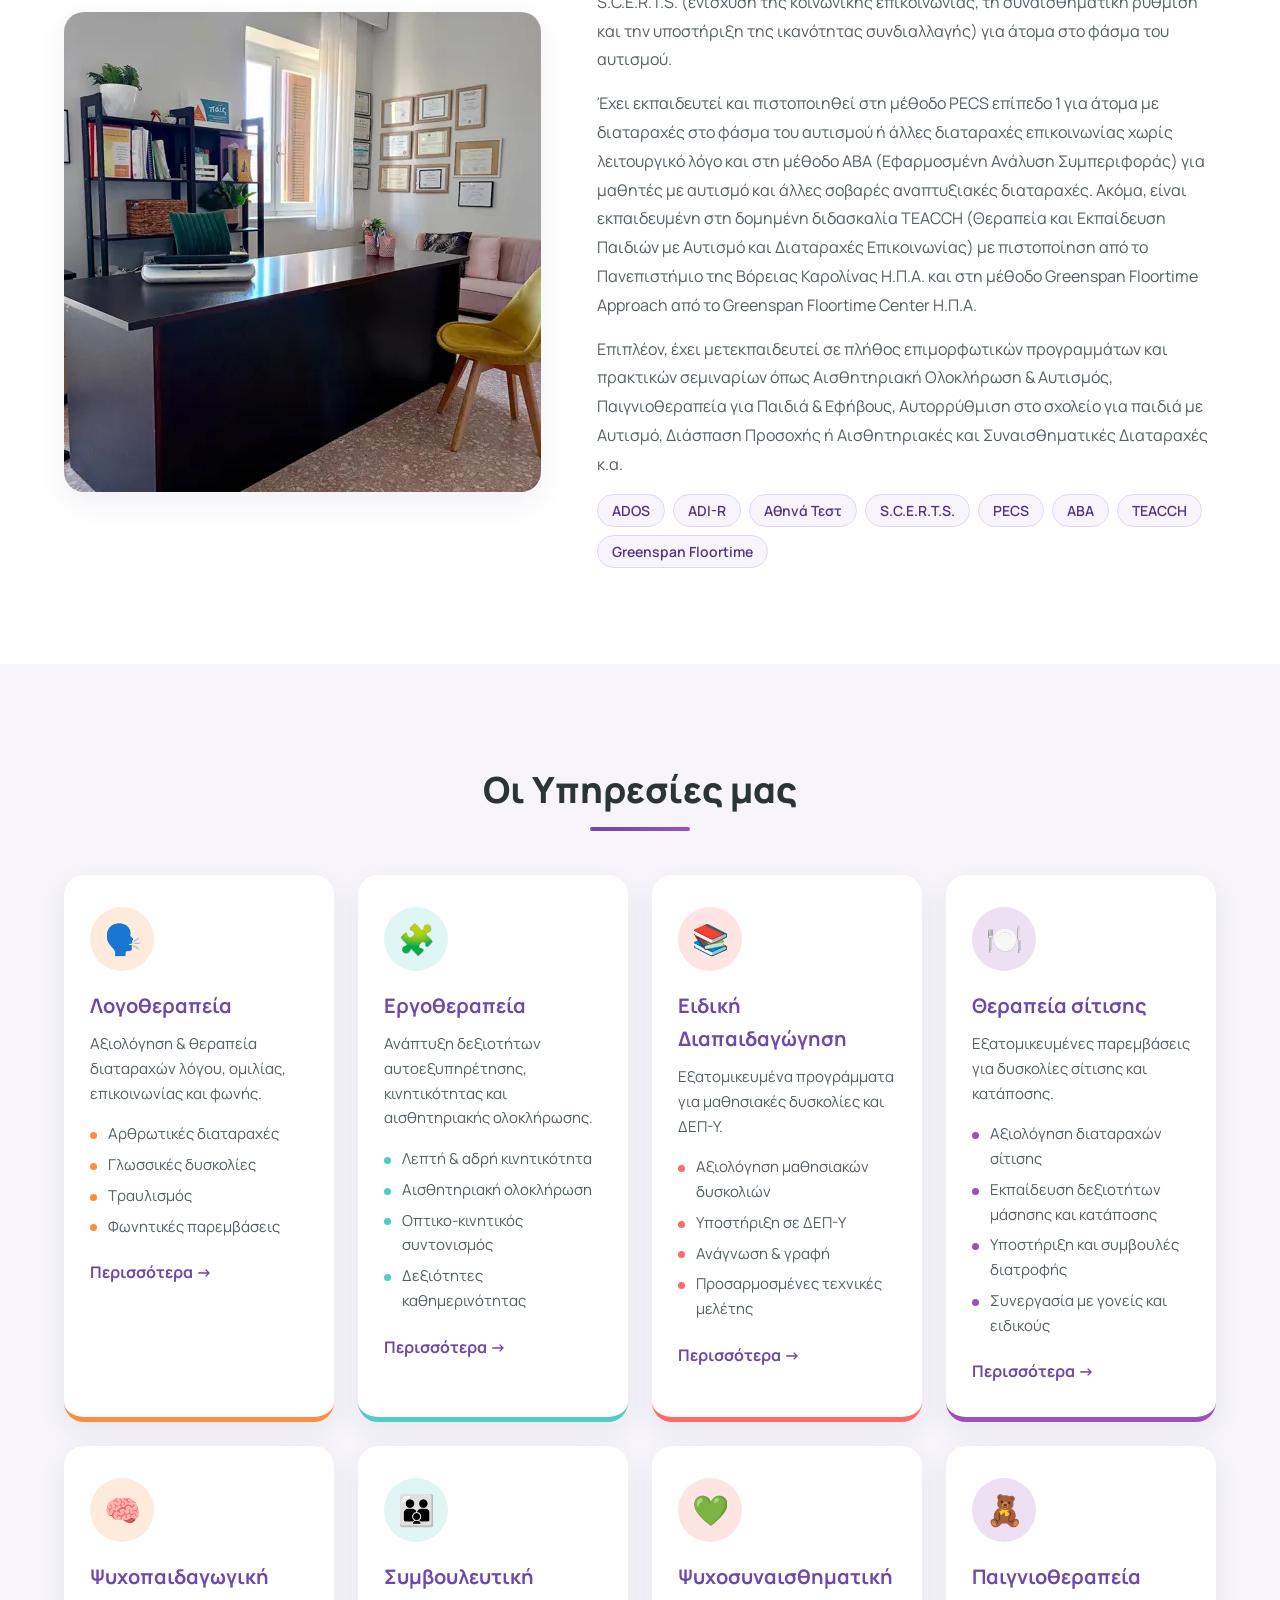
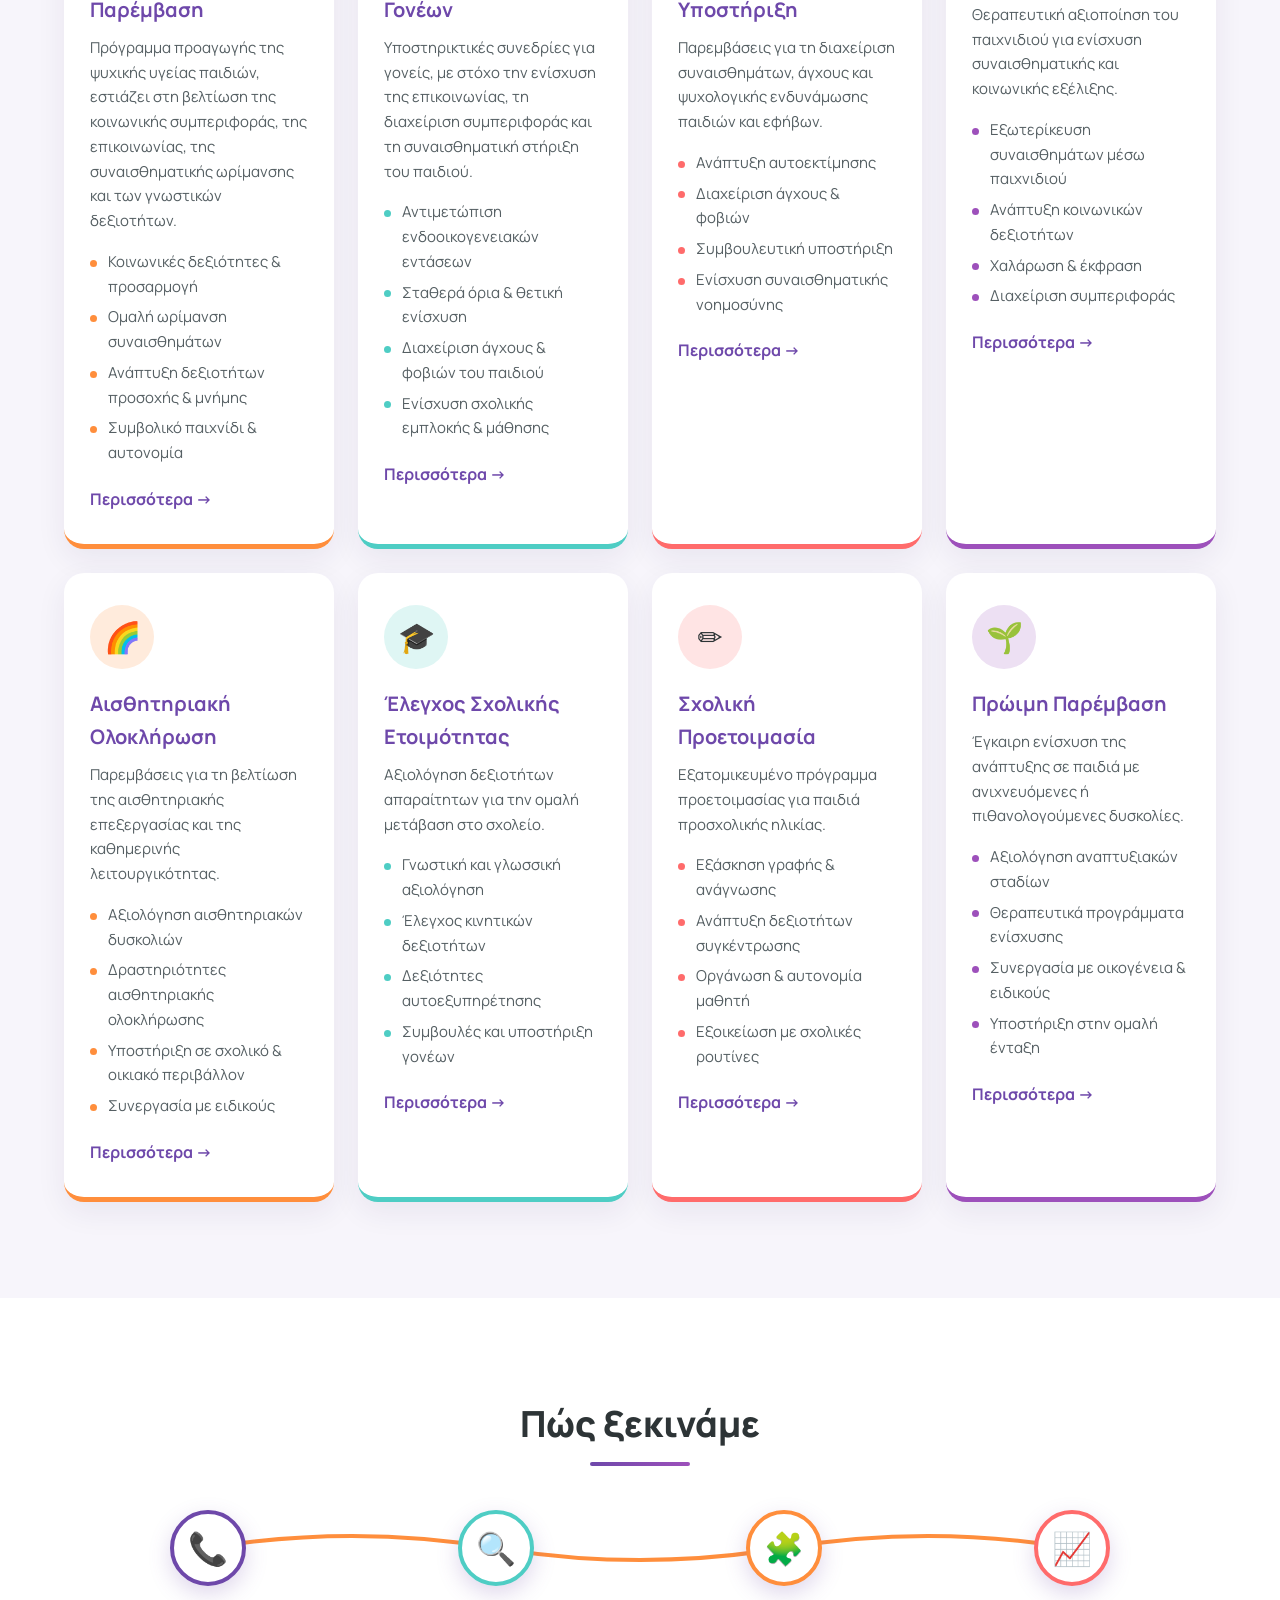
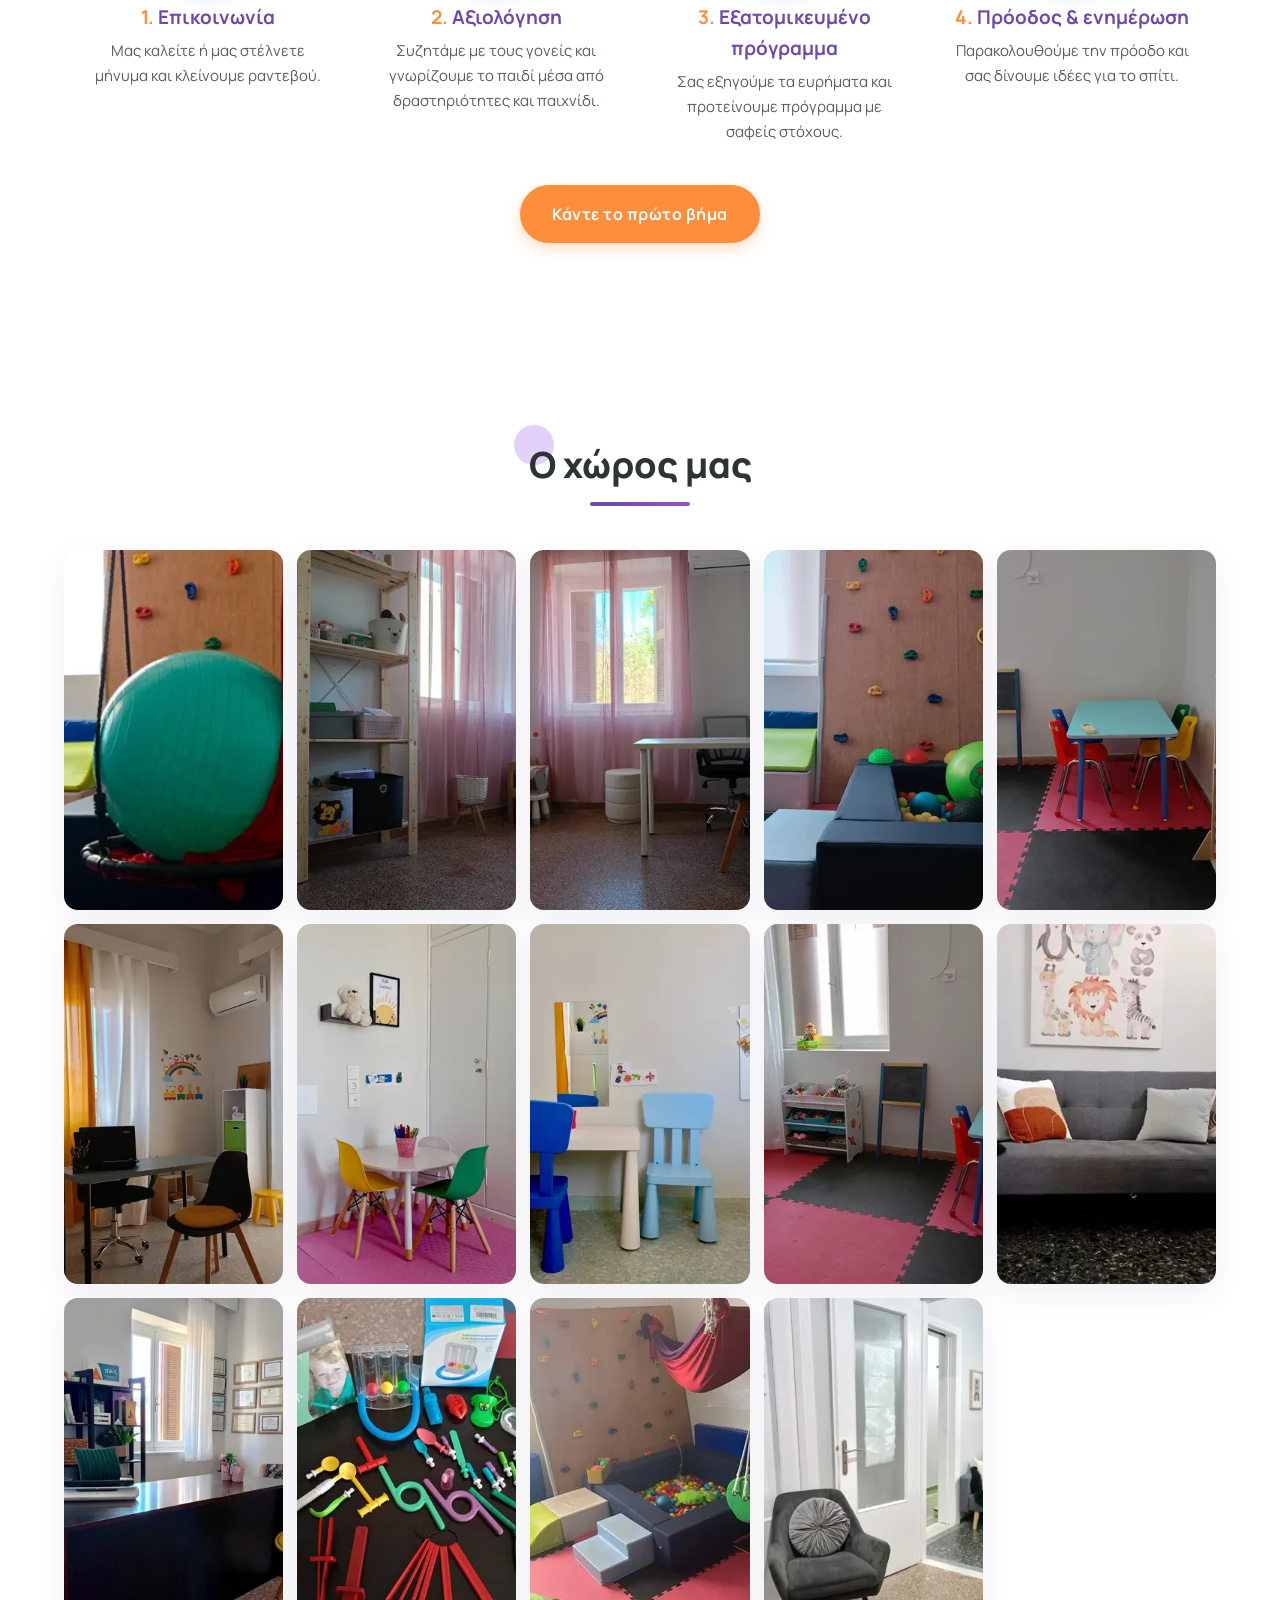
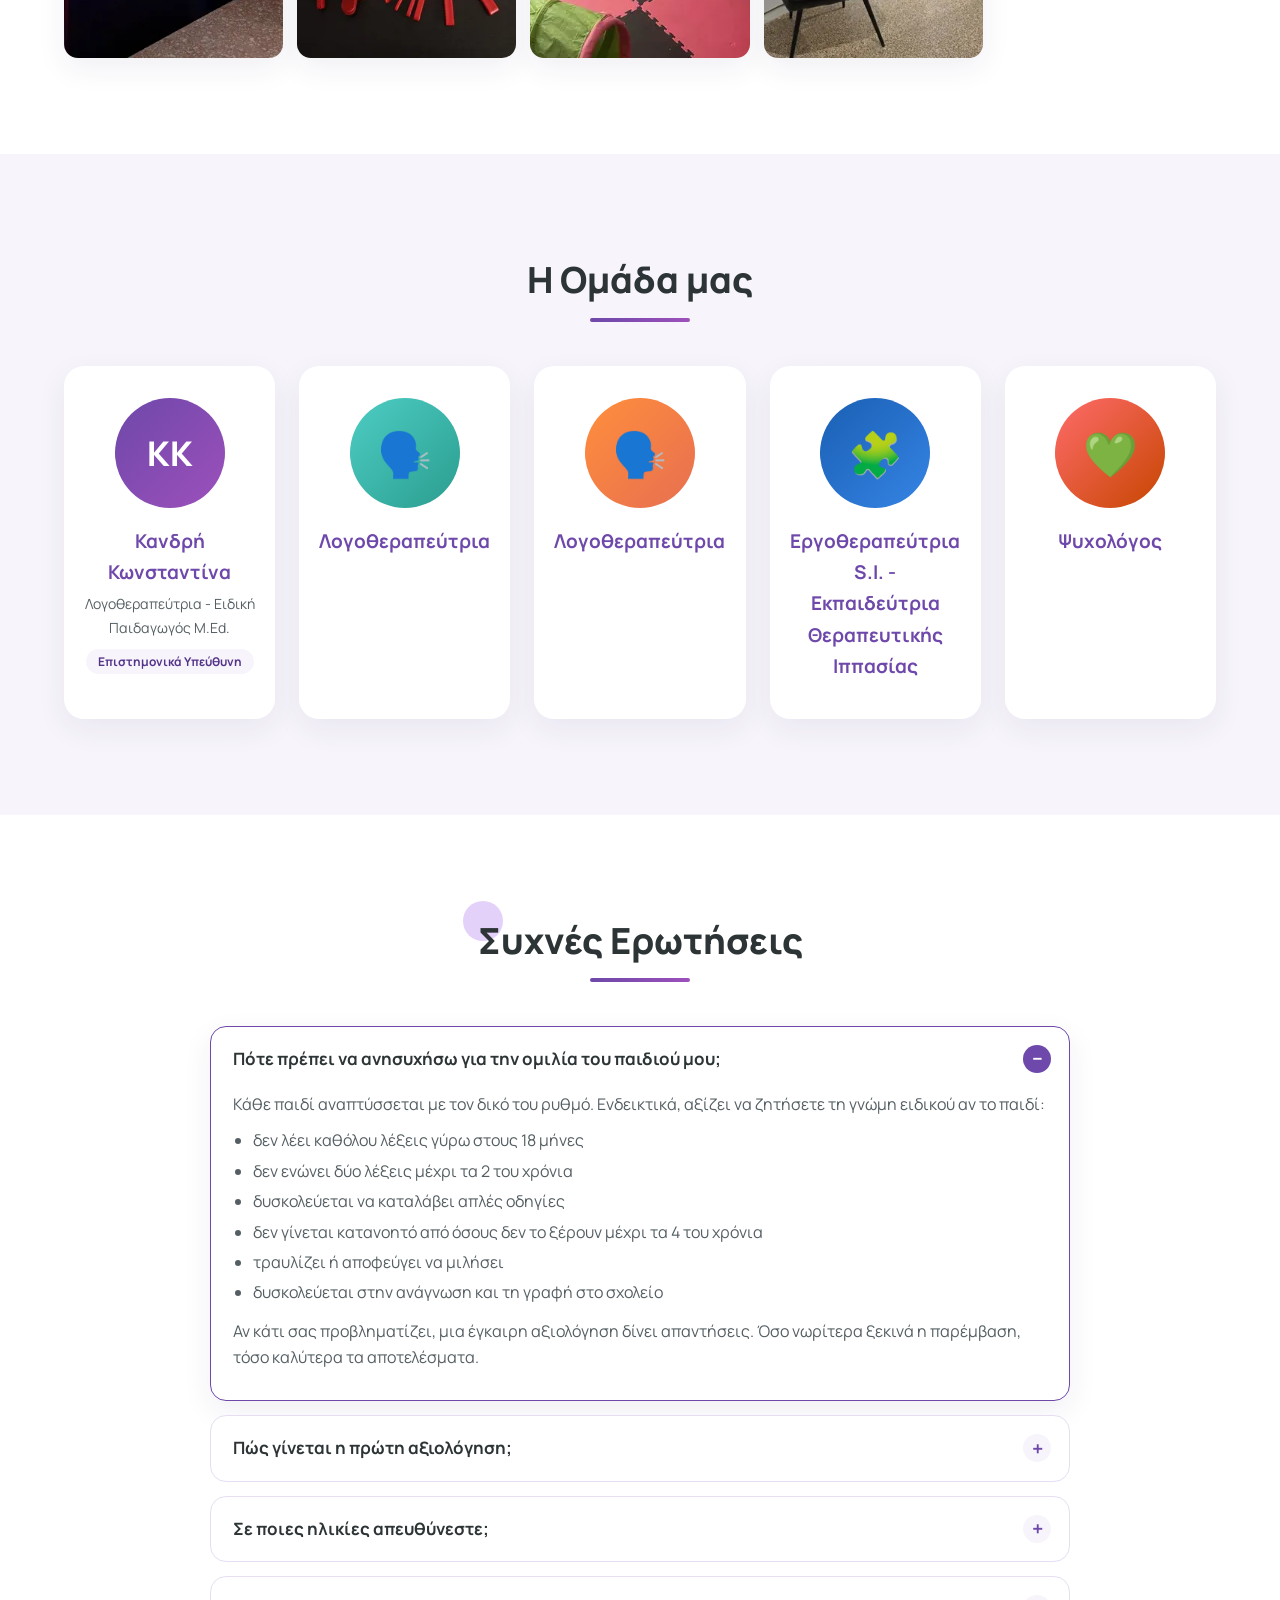
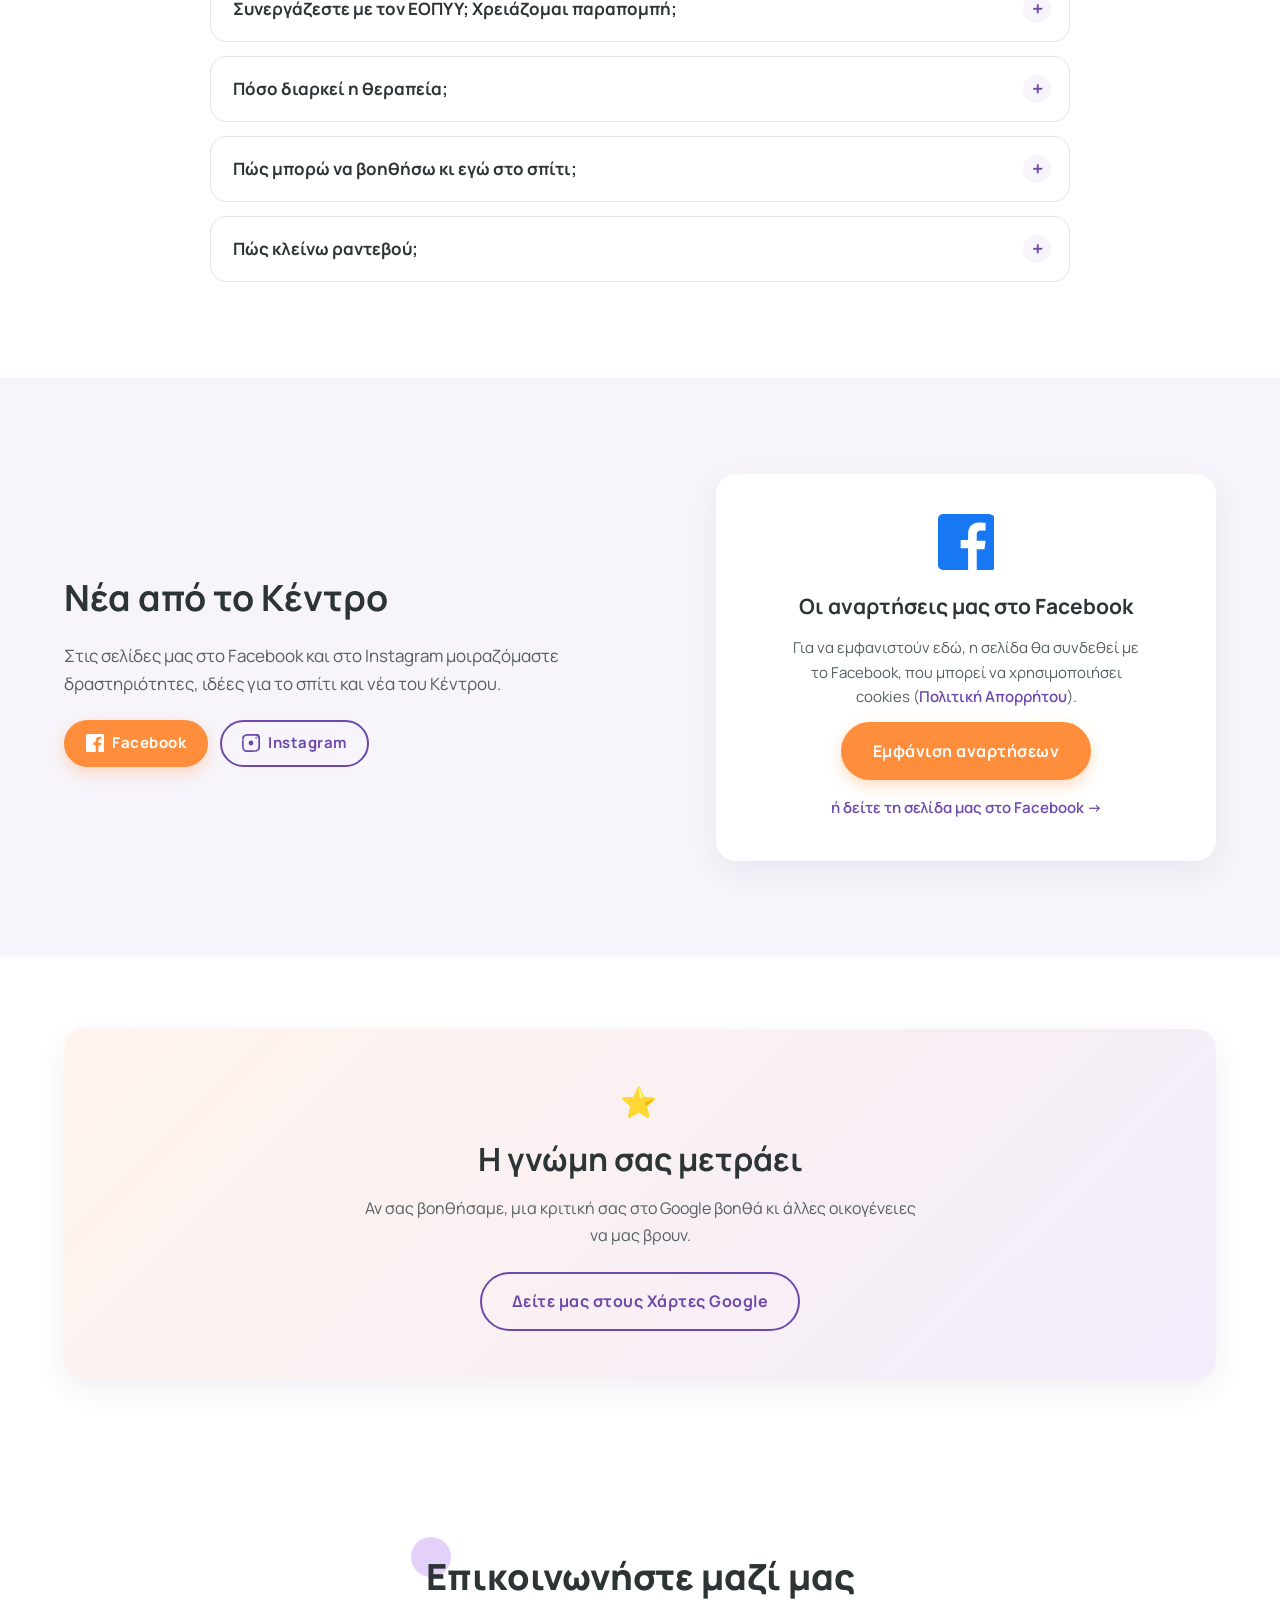
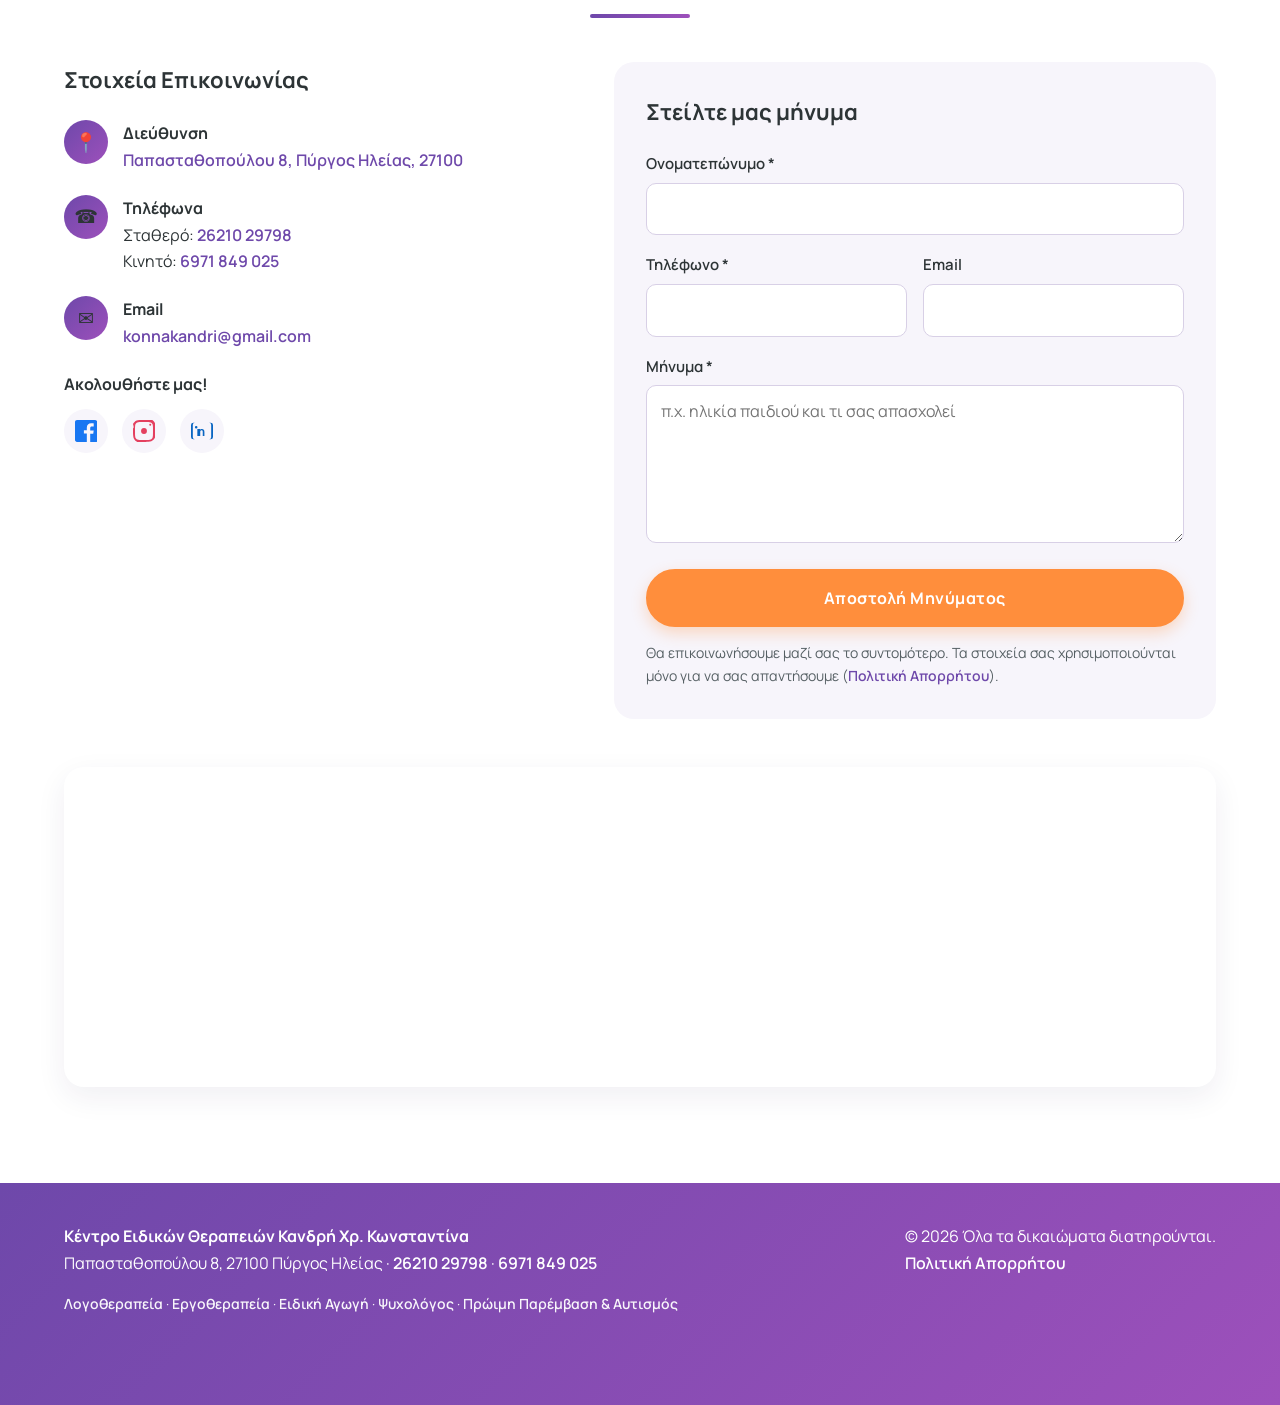
==== commit 4640bc27: "«Νέα από το Κέντρο»: Facebook posts, loaded only on request - New homepage section after the FAQ wit" ====
--- a/index.html
+++ b/index.html
@@ -539,6 +539,29 @@
       </div>
     </section>
 
+    <!-- NEWS (Facebook) -->
+    <section id="news" class="news">
+      <div class="container news-content">
+        <div class="news-text">
+          <h2>Νέα από το Κέντρο</h2>
+          <p>Στις σελίδες μας στο Facebook και στο Instagram μοιραζόμαστε δραστηριότητες, ιδέες για το σπίτι και νέα του Κέντρου.</p>
+          <div class="news-follow">
+            <a class="btn btn-small" href="https://www.facebook.com/logotherapeia.pyrgos" target="_blank" rel="noopener"><svg aria-hidden="true" class="news-icon" aria-hidden="true" fill="#1877F2" viewBox="0 0 24 24"><path d="M21.8 0H2.2C1 0 0 .95 0 2.1v19.8C0 23.05 1 24 2.2 24h10.7v-9.3H9.7V11.1h3.2V8.4c0-3.1 1.9-4.8 4.7-4.8 1.3 0 2.5.1 2.8.2v3.3h-1.9c-1.5 0-1.9.7-1.9 1.9v2.5h3.8l-.5 3.6h-3.3V24h6.5c1.2 0 2.2-.95 2.2-2.1V2.1C24 .95 22.95 0 21.8 0"></path></svg> Facebook</a>
+            <a class="btn btn-small btn-outline" href="https://www.instagram.com/logotherapeiapyrgos/" target="_blank" rel="noopener"><svg aria-hidden="true" class="news-icon" aria-hidden="true" fill="#E4405F" viewBox="0 0 24 24"><path d="M12 2.2c3.2 0 3.58 0 4.85.07 1.17.07 1.95.24 2.41.41.5.2.86.43 1.24.81.38.38.61.74.81 1.23.18.46.35 1.25.42 2.43.07 1.28.07 1.65.07 4.85s0 3.57-.07 4.85c-.07 1.17-.24 1.95-.42 2.41-.2.5-.43.86-.81 1.24-.38.38-.74.61-1.24.81-.46.18-1.24.35-2.41.41-1.28.08-1.65.08-4.85.08s-3.57 0-4.85-.08c-1.17-.06-1.95-.23-2.41-.41-.5-.2-.86-.43-1.24-.81-.38-.38-.61-.74-.81-1.24-.18-.46-.35-1.24-.41-2.41C2.2 15.57 2.2 15.2 2.2 12s0-3.57.07-4.85c.06-1.17.23-1.95.41-2.41.2-.5.43-.86.81-1.24.38-.38.74-.61 1.24-.81.46-.18 1.24-.34 2.41-.41C8.43 2.2 8.8 2.2 12 2.2m0-2.2C8.74 0 8.33 0 7.05.07c-1.33.07-2.23.29-3.03.6-.86.34-1.6.79-2.36 1.54C.29 3.58-.16 4.32.18 5.18c.31.8.53 1.7.6 3.03C.07 8.33 0 8.74 0 12c0 3.26.07 3.67.18 4.95.07 1.33.29 2.23.6 3.03.34.86.79 1.6 1.54 2.36.76.75 1.5 1.21 2.36 1.54.8.32 1.7.54 3.03.61C8.33 23.93 8.74 24 12 24c3.26 0 3.67-.07 4.95-.18 1.33-.07 2.23-.29 3.03-.61.86-.33 1.6-.79 2.36-1.54.75-.76 1.21-1.5 1.54-2.36.31-.8.53-1.7.61-3.03.11-1.28.18-1.69.18-4.95s-.07-3.67-.18-4.95c-.07-1.33-.3-2.23-.61-3.03-.33-.86-.79-1.6-1.54-2.36-.76-.75-1.5-1.2-2.36-1.54-.8-.31-1.7-.53-3.03-.6C15.67.07 15.26 0 12 0z"/><circle cx="12" cy="12" r="3.2"/><circle cx="18.8" cy="5.2" r="1.1"/></svg> Instagram</a>
+          </div>
+        </div>
+        <div class="fb-embed" data-fb-page="https://www.facebook.com/logotherapeia.pyrgos">
+          <div class="fb-placeholder">
+            <div class="fb-placeholder-icon" aria-hidden="true"><svg aria-hidden="true" fill="#1877F2" viewBox="0 0 24 24"><path d="M21.8 0H2.2C1 0 0 .95 0 2.1v19.8C0 23.05 1 24 2.2 24h10.7v-9.3H9.7V11.1h3.2V8.4c0-3.1 1.9-4.8 4.7-4.8 1.3 0 2.5.1 2.8.2v3.3h-1.9c-1.5 0-1.9.7-1.9 1.9v2.5h3.8l-.5 3.6h-3.3V24h6.5c1.2 0 2.2-.95 2.2-2.1V2.1C24 .95 22.95 0 21.8 0"></path></svg></div>
+            <h3>Οι αναρτήσεις μας στο Facebook</h3>
+            <p>Για να εμφανιστούν εδώ, η σελίδα θα συνδεθεί με το Facebook, που μπορεί να χρησιμοποιήσει cookies (<a href="privacy.html">Πολιτική Απορρήτου</a>).</p>
+            <button type="button" class="btn fb-load">Εμφάνιση αναρτήσεων</button>
+            <p class="fb-alt"><a href="https://www.facebook.com/logotherapeia.pyrgos" target="_blank" rel="noopener">ή δείτε τη σελίδα μας στο Facebook →</a></p>
+          </div>
+        </div>
+      </div>
+    </section>
+
     <!-- REVIEWS -->
     <section id="reviews" class="reviews">
       <div class="container reviews-box">
@@ -685,6 +708,7 @@
   <script src="js/config.js"></script>
   <script src="js/main.js" defer></script>
   <script src="js/journey.js" defer></script>
+  <script src="js/social-feed.js" defer></script>
   <script src="js/consent.js" defer></script>
   <script src="js/accessibility.js" defer></script>
 </body>
--- a/css/style.css
+++ b/css/style.css
@@ -480,3 +480,25 @@
   .journey--animate .journey::before, .journey--animate::before { transform: scaleY(0); }
   .journey--animate.is-visible::before { transition: transform 1.9s cubic-bezier(.65, 0, .35, 1) .2s; transform: scaleY(1); }
 }
+
+/* NEWS (Facebook) */
+.news { background: var(--accent1); }
+.news-content { display: grid; grid-template-columns: 1fr minmax(300px, 500px); gap: 48px; align-items: center; }
+.news-text h2 { font-size: clamp(28px, 4vw, 36px); margin-bottom: 14px; }
+.news-text p { color: var(--light-text); font-size: 17px; margin-bottom: 22px; }
+.news-follow { display: flex; flex-wrap: wrap; gap: 12px; }
+.news-follow .btn { display: inline-flex; align-items: center; gap: 8px; }
+.news-icon { width: 18px; height: 18px; }
+.news-follow .btn .news-icon { fill: currentColor; }
+.fb-embed { width: 100%; max-width: 500px; justify-self: center; text-align: center; }
+.fb-placeholder {
+  background: var(--white); border-radius: var(--radius); box-shadow: var(--shadow);
+  padding: 40px 28px; min-height: 360px; display: flex; flex-direction: column; align-items: center; justify-content: center; gap: 12px;
+}
+.fb-placeholder-icon svg { width: 56px; height: 56px; }
+.fb-placeholder h3 { font-size: 21px; }
+.fb-placeholder p { color: var(--light-text); font-size: 15px; max-width: 360px; }
+.fb-alt { margin-top: 4px; }
+.fb-frame { display: block; margin: 0 auto; max-width: 100%; border: 0; border-radius: 12px; background: var(--white); box-shadow: var(--shadow); }
+.fb-hide { margin-top: 12px; font-size: 14px; color: var(--light-text); }
+@media (max-width: 960px) { .news-content { grid-template-columns: 1fr; } .news-text { text-align: center; } .news-follow { justify-content: center; } }
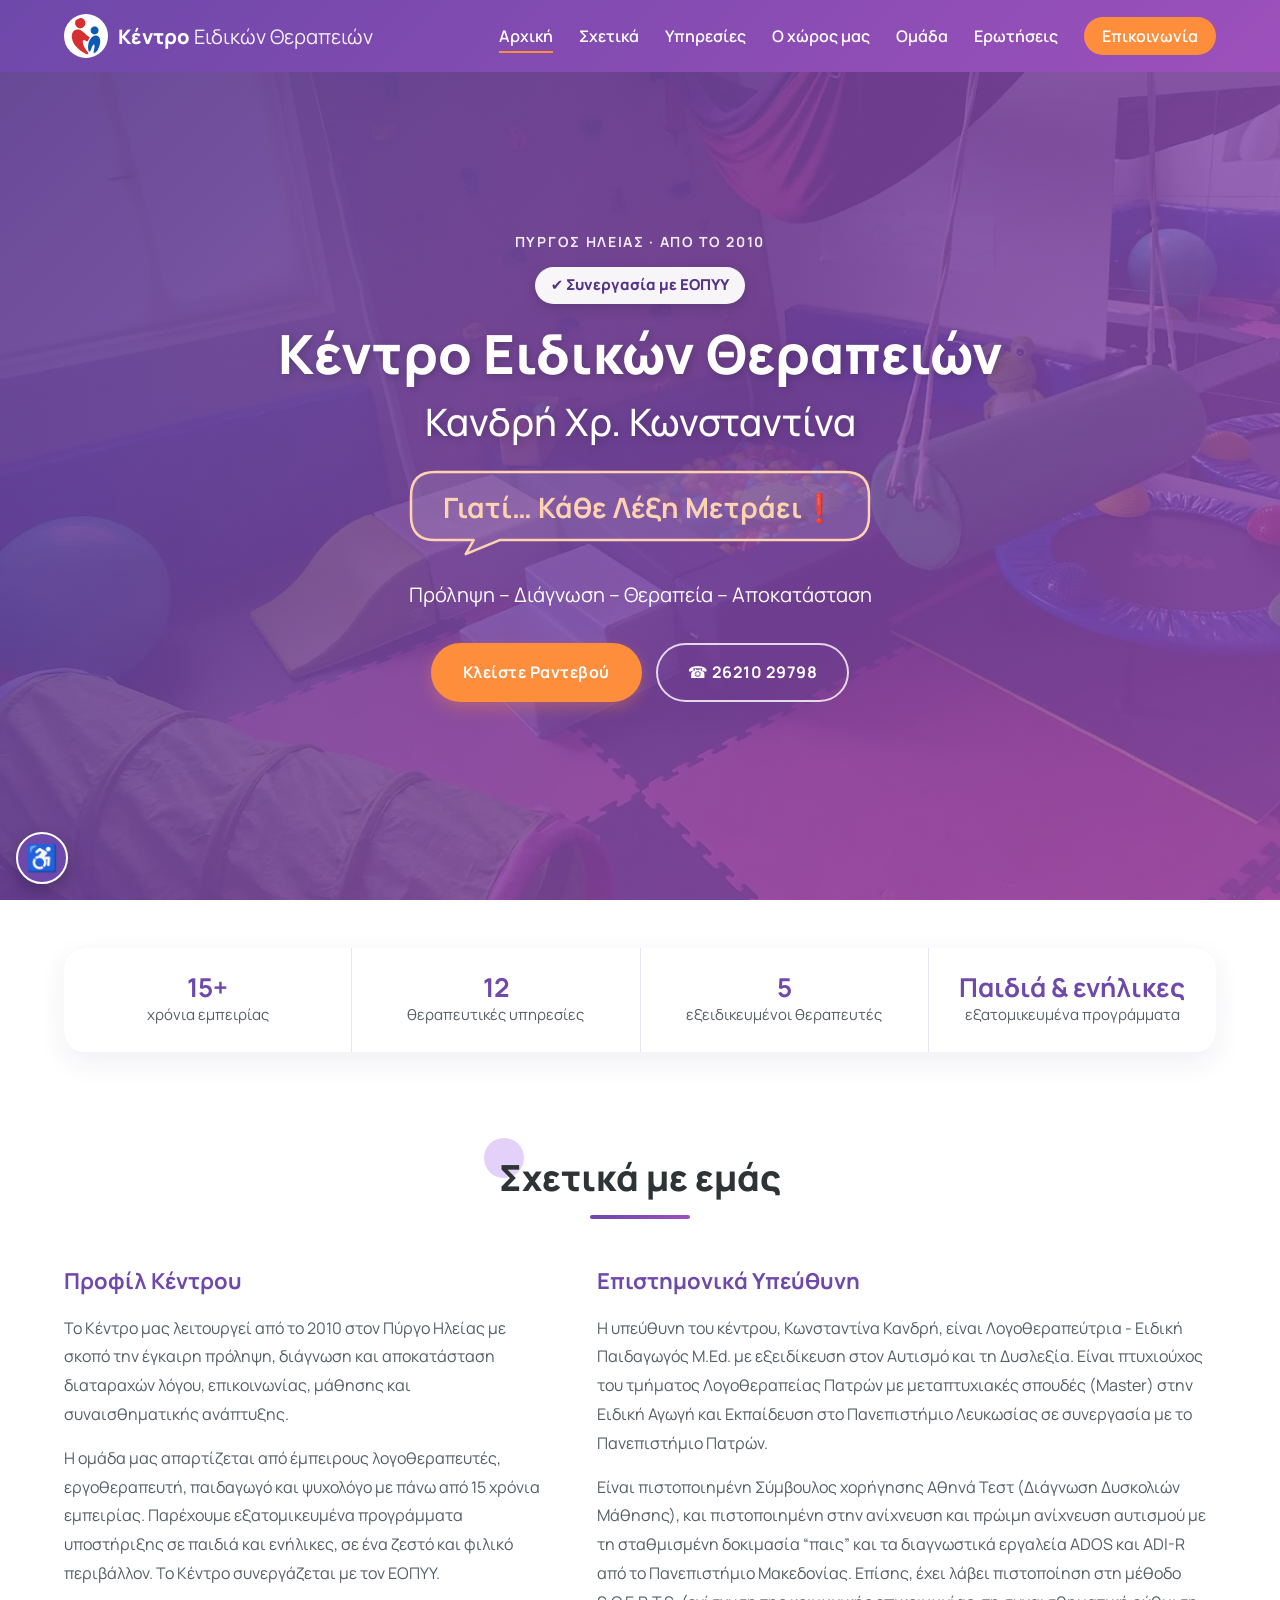
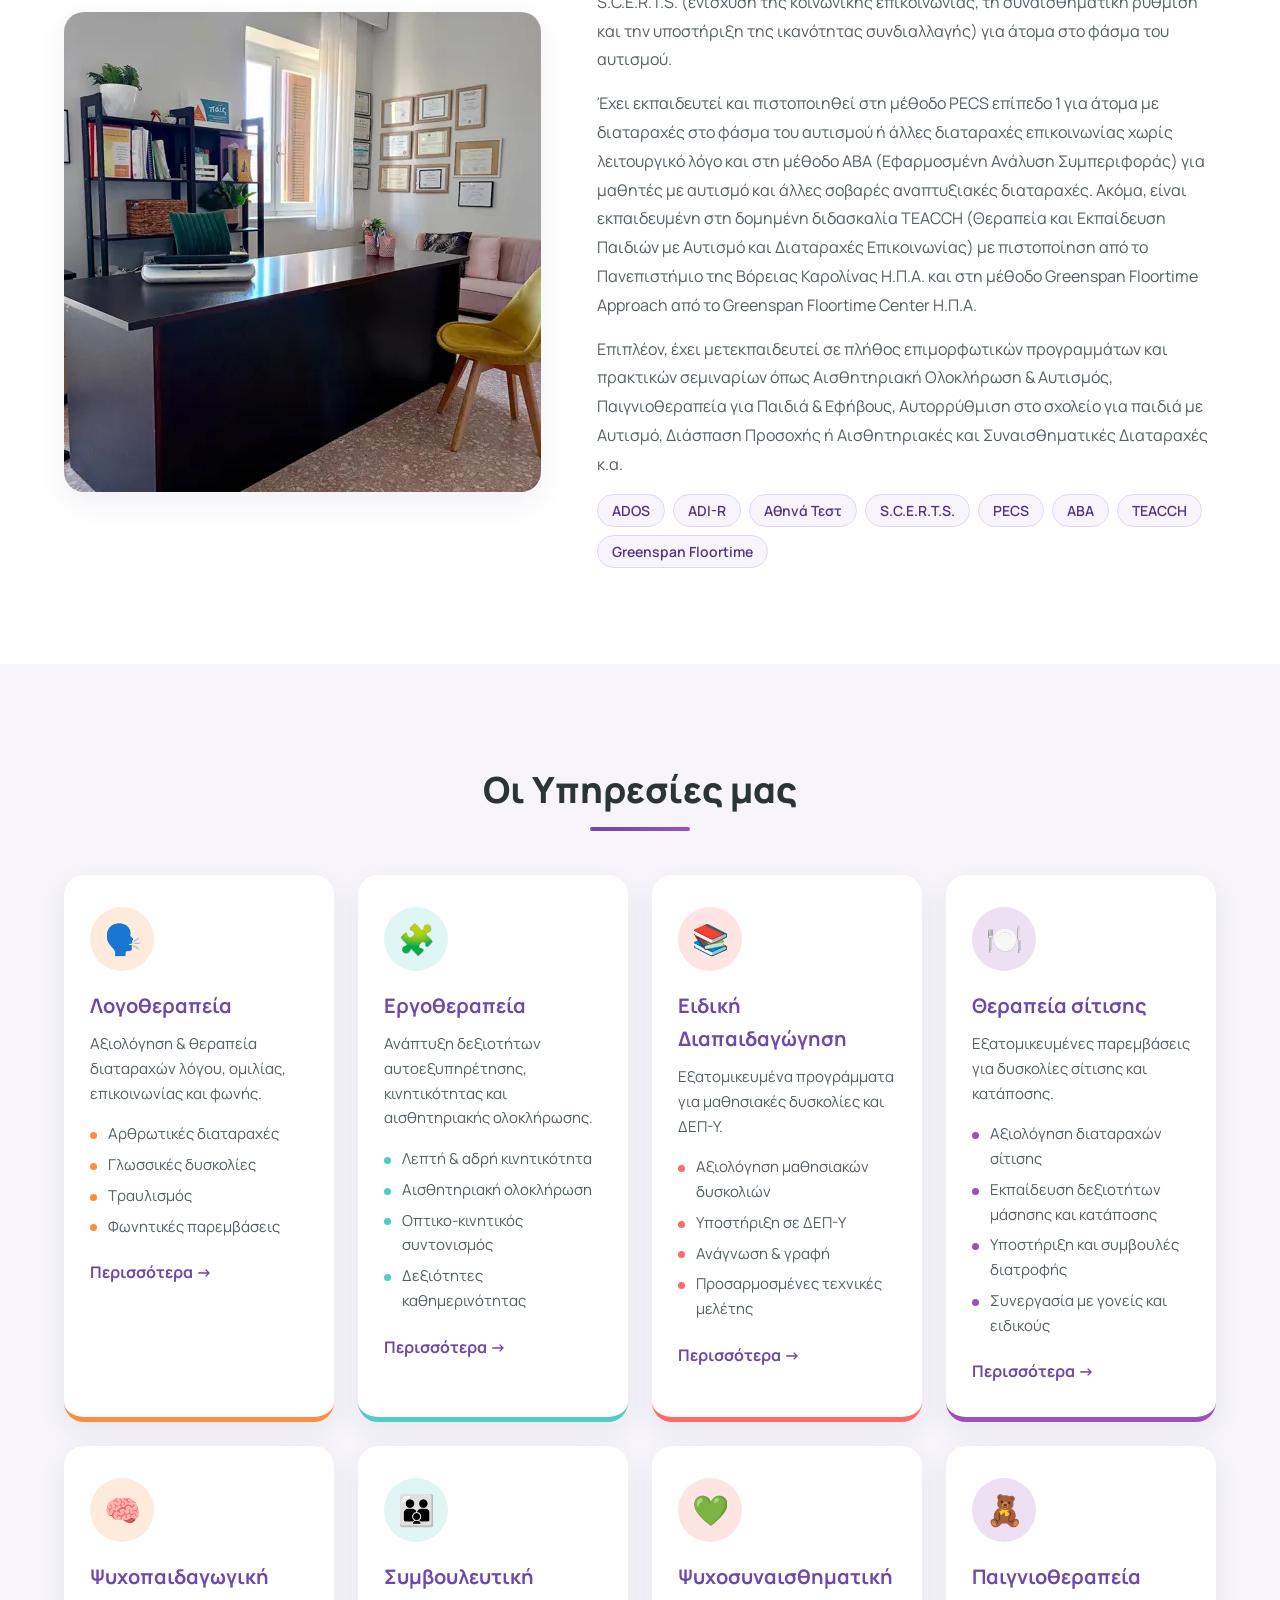
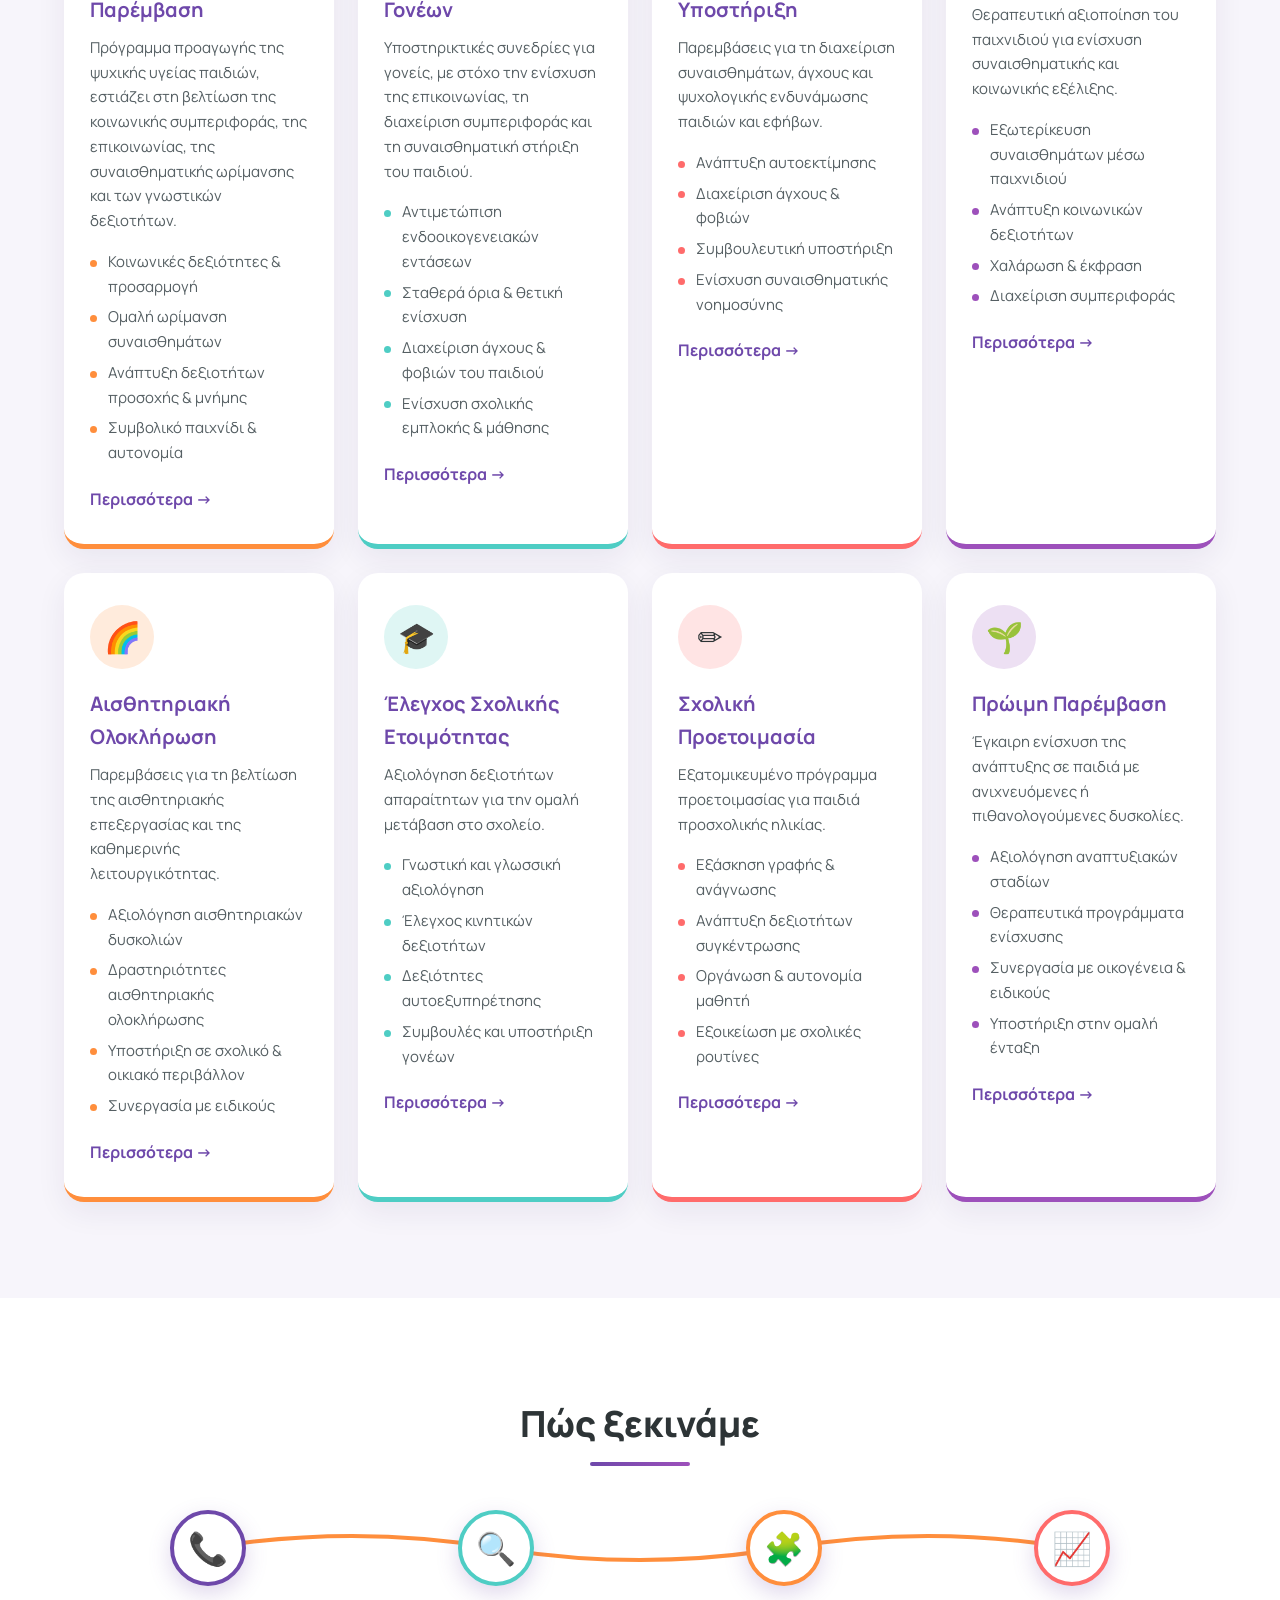
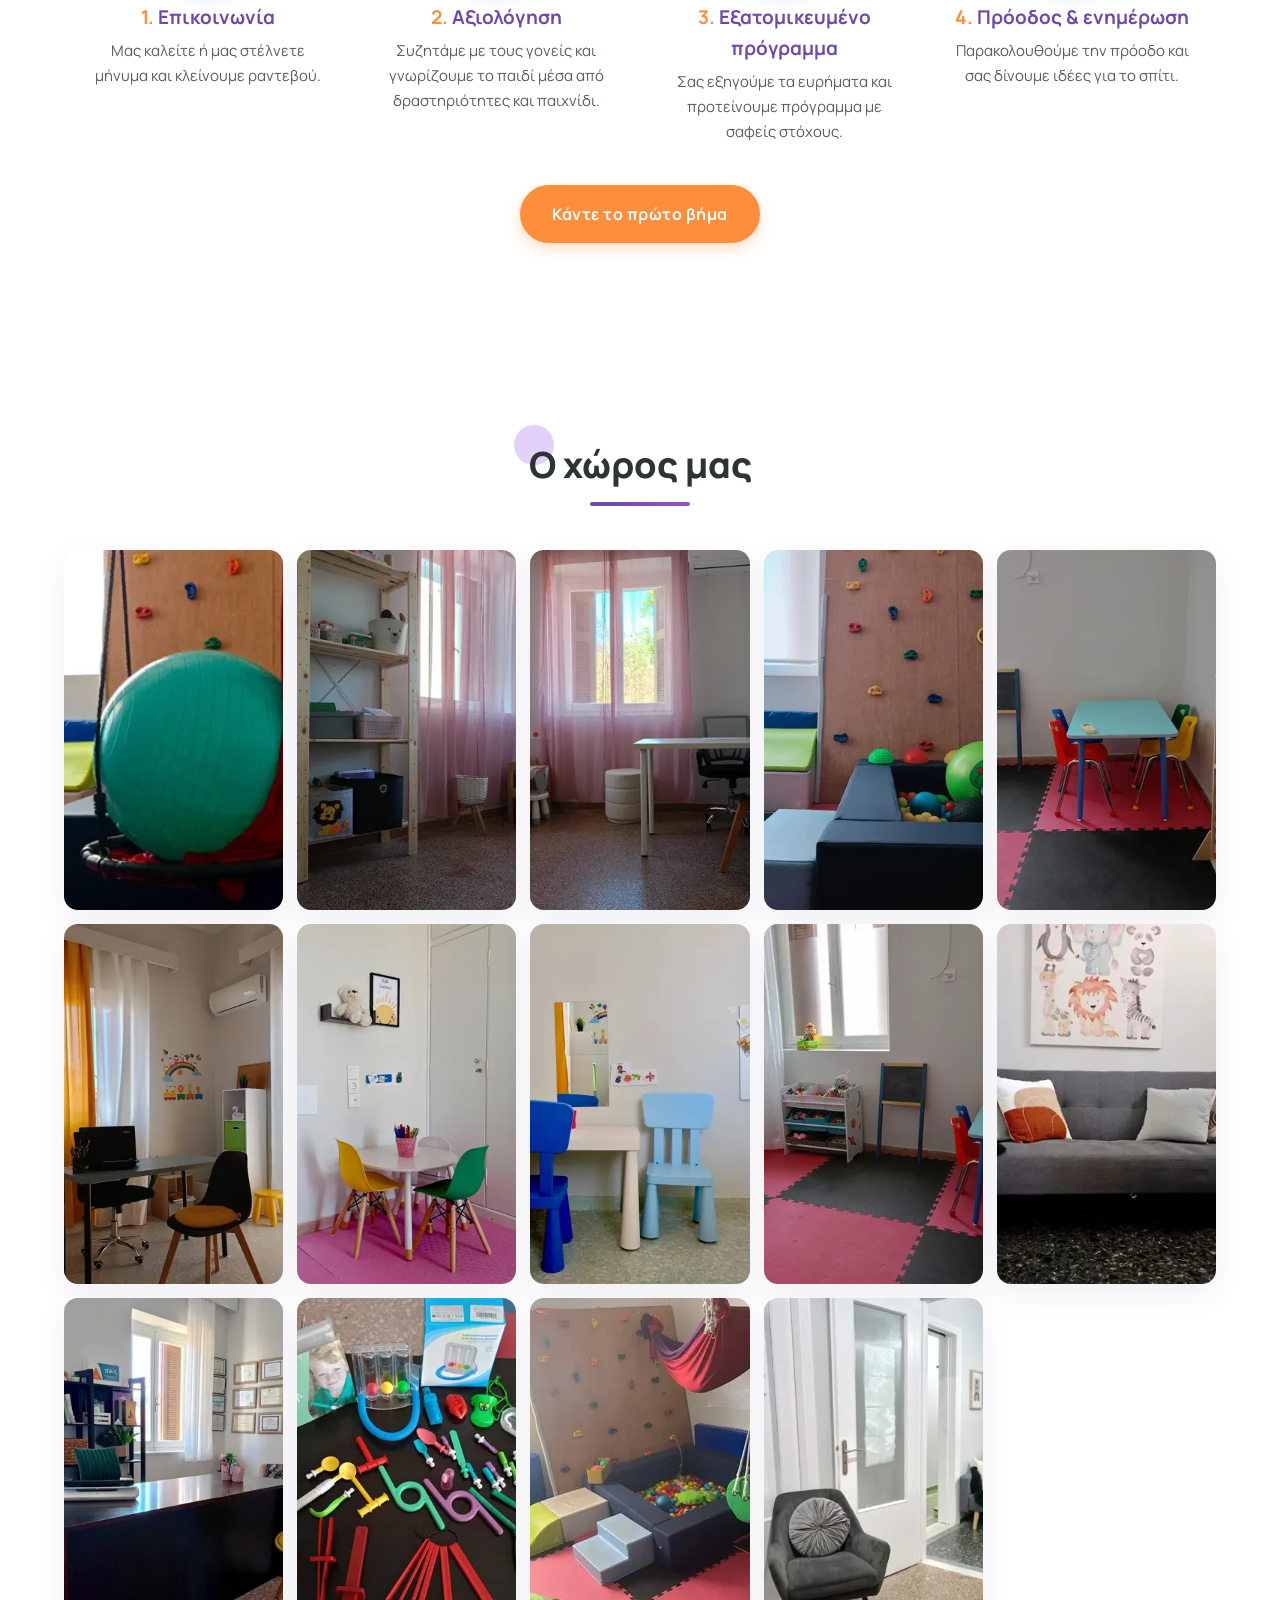
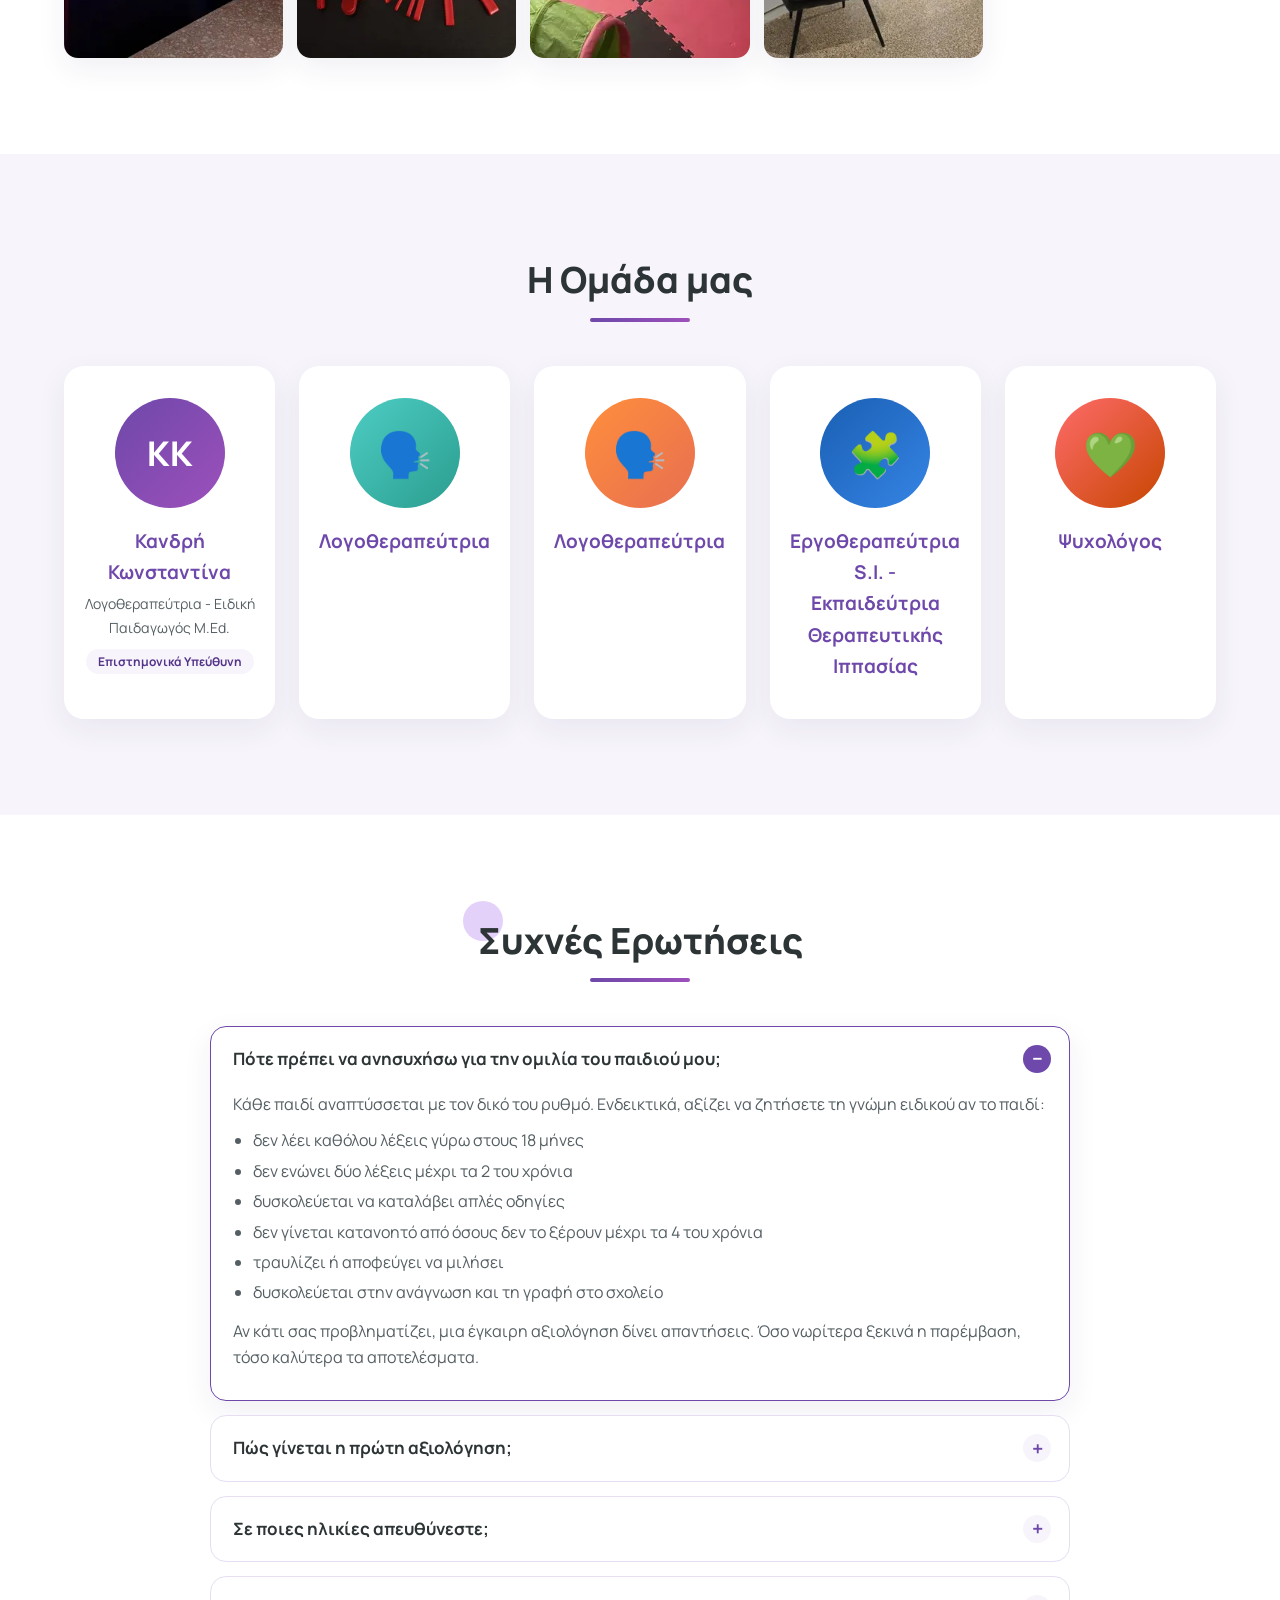
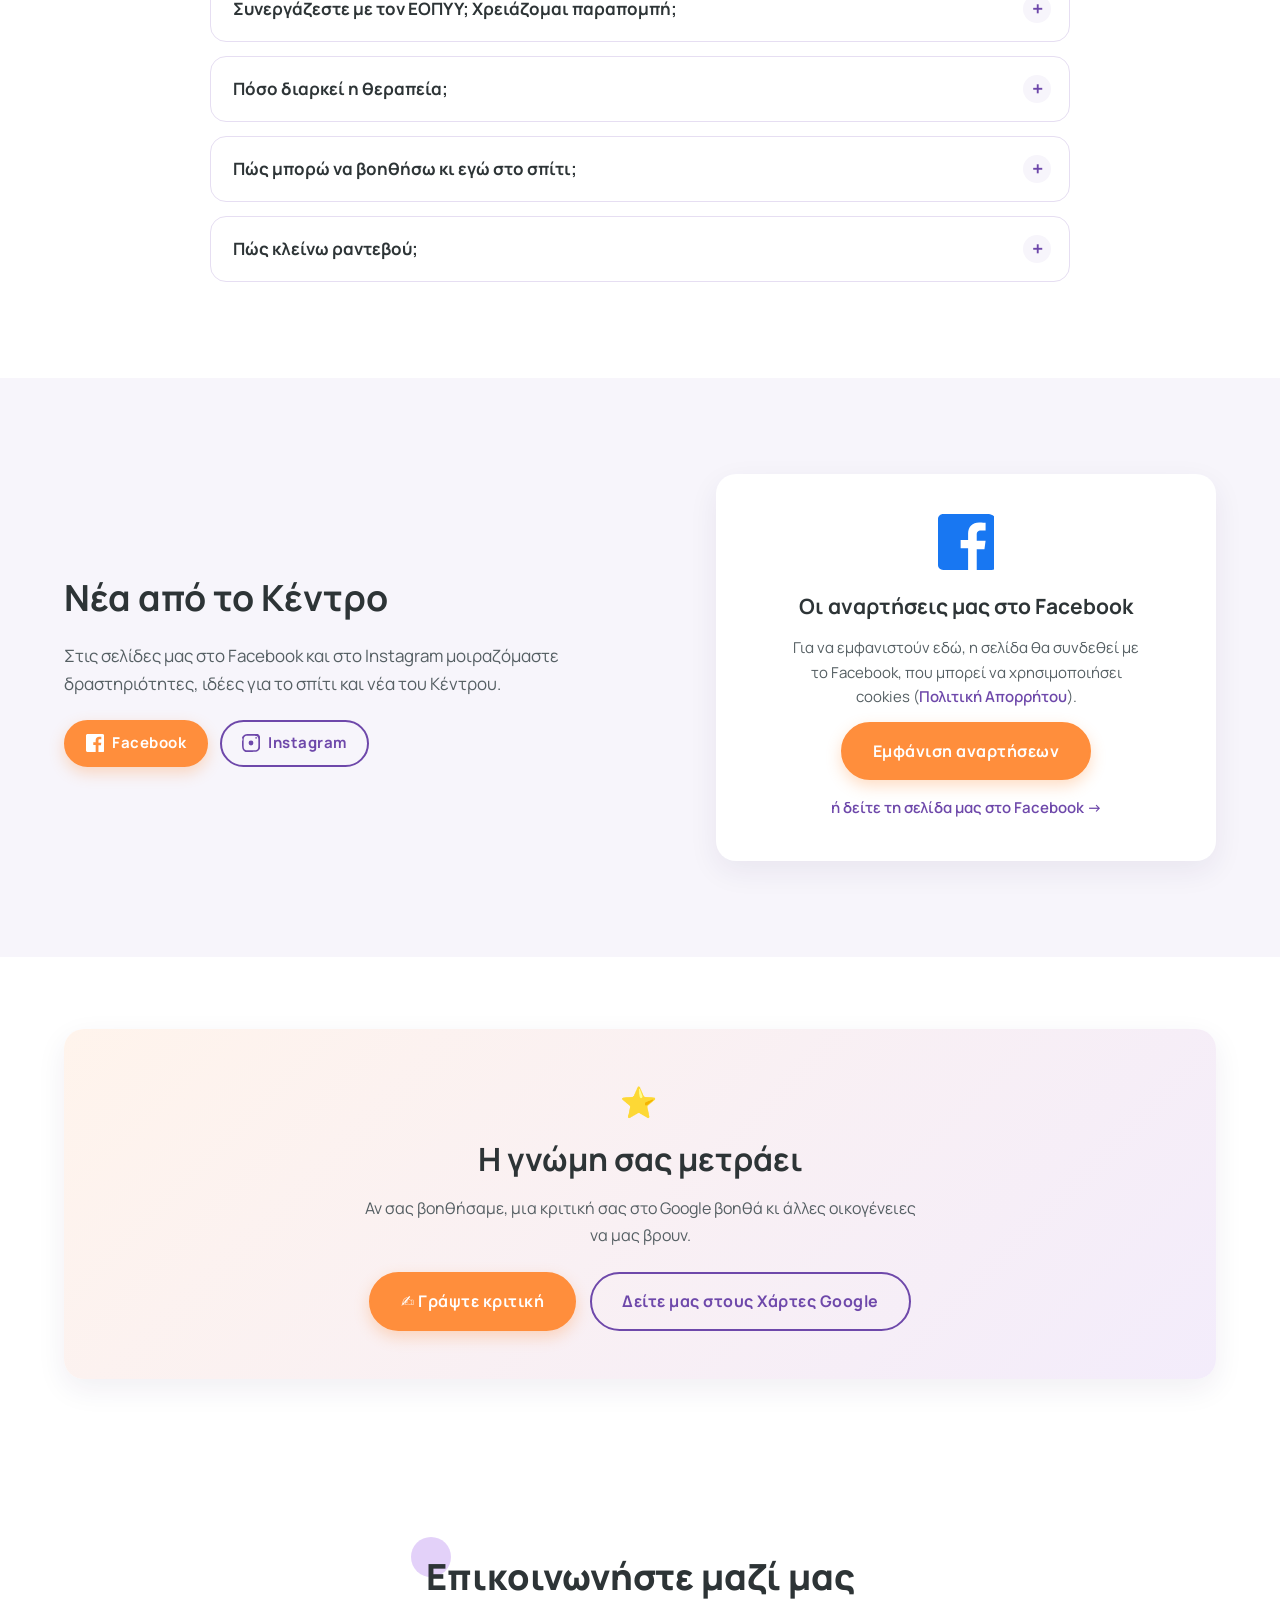
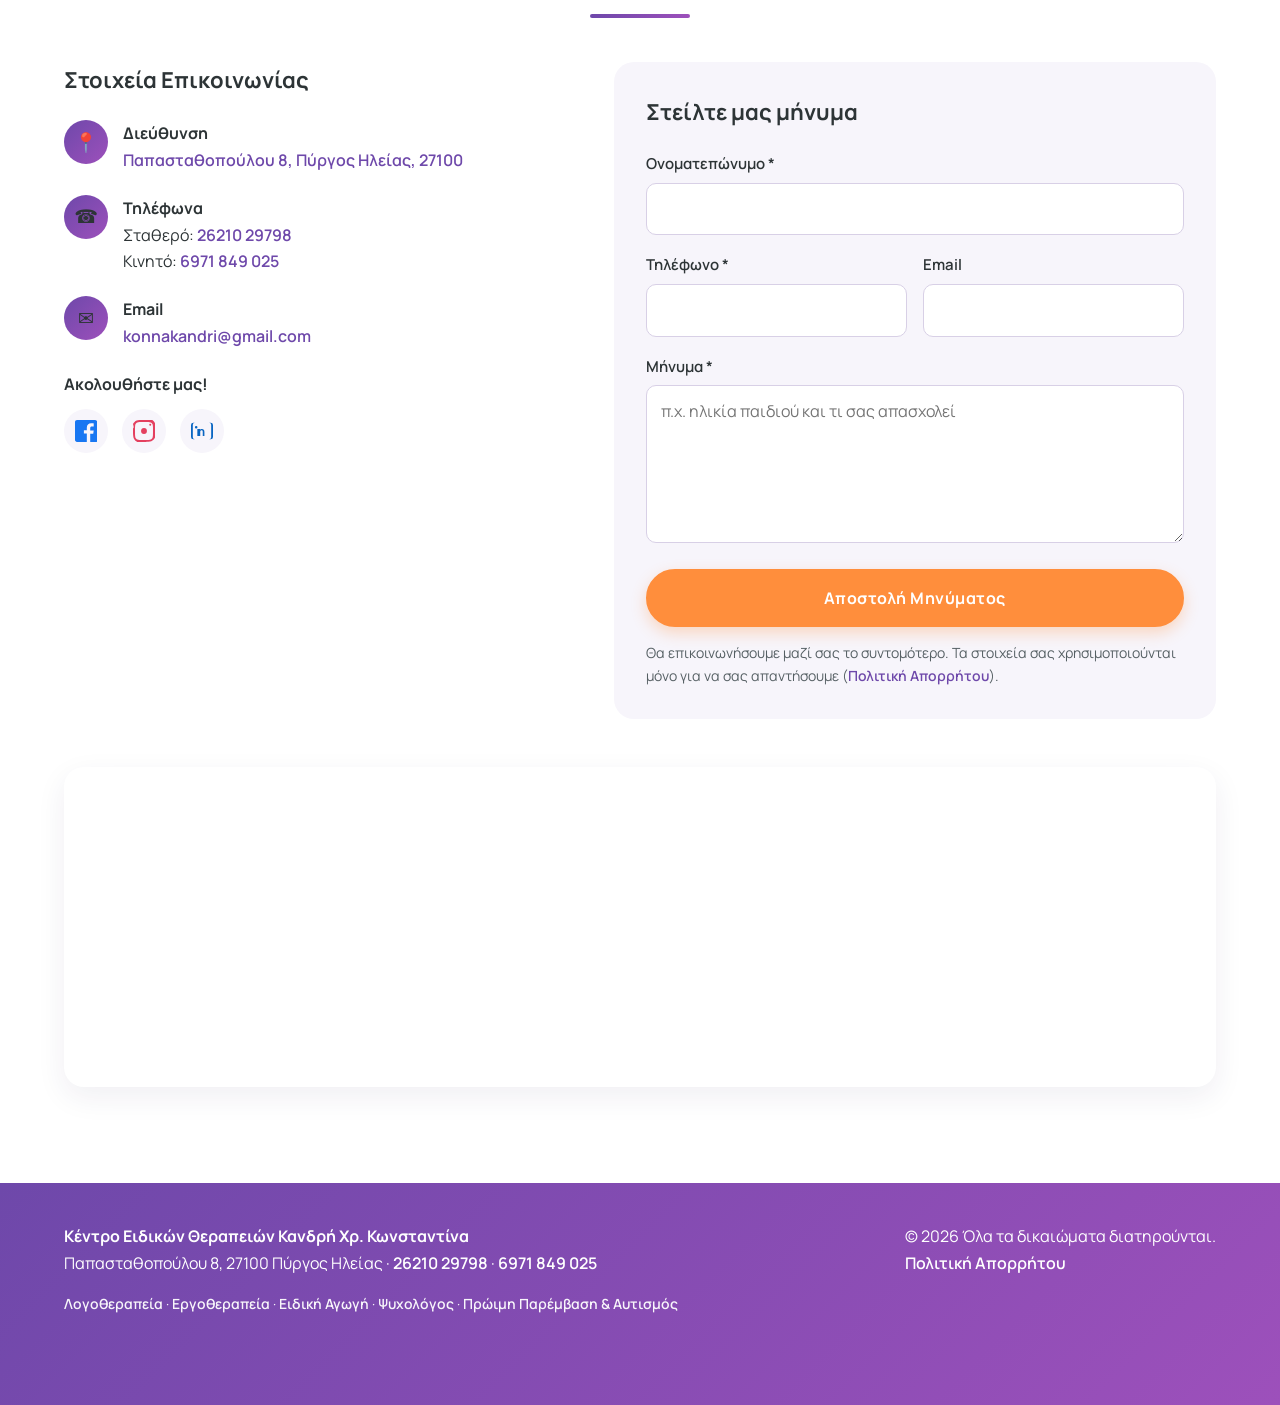
==== commit 0a91b52b: "Point /kritiki and the review buttons to the center's Google profile - /kritiki (used by the printed" ====
--- a/index.html
+++ b/index.html
@@ -570,7 +570,7 @@
         <p>Αν σας βοηθήσαμε, μια κριτική σας στο Google βοηθά κι άλλες οικογένειες να μας βρουν.</p>
         <div class="reviews-actions">
           <a id="review-write" class="btn" href="#" target="_blank" rel="noopener" hidden>✍️ Γράψτε κριτική</a>
-          <a class="btn btn-outline" href="https://www.google.com/maps/search/?api=1&amp;query=%CE%9A%CE%AD%CE%BD%CF%84%CF%81%CE%BF+%CE%95%CE%B9%CE%B4%CE%B9%CE%BA%CF%8E%CE%BD+%CE%98%CE%B5%CF%81%CE%B1%CF%80%CE%B5%CE%B9%CF%8E%CE%BD+%CE%9A%CE%B1%CE%BD%CE%B4%CF%81%CE%AE+%CE%A0%CE%B1%CF%80%CE%B1%CF%83%CF%84%CE%B1%CE%B8%CE%BF%CF%80%CE%BF%CF%8D%CE%BB%CE%BF%CF%85+8+%CE%A0%CF%8D%CF%81%CE%B3%CE%BF%CF%82" target="_blank" rel="noopener">Δείτε μας στους Χάρτες Google</a>
+          <a class="btn btn-outline" href="https://share.google/neMWa8Nb7ZhMFUzk4" target="_blank" rel="noopener">Δείτε μας στους Χάρτες Google</a>
         </div>
       </div>
     </section>
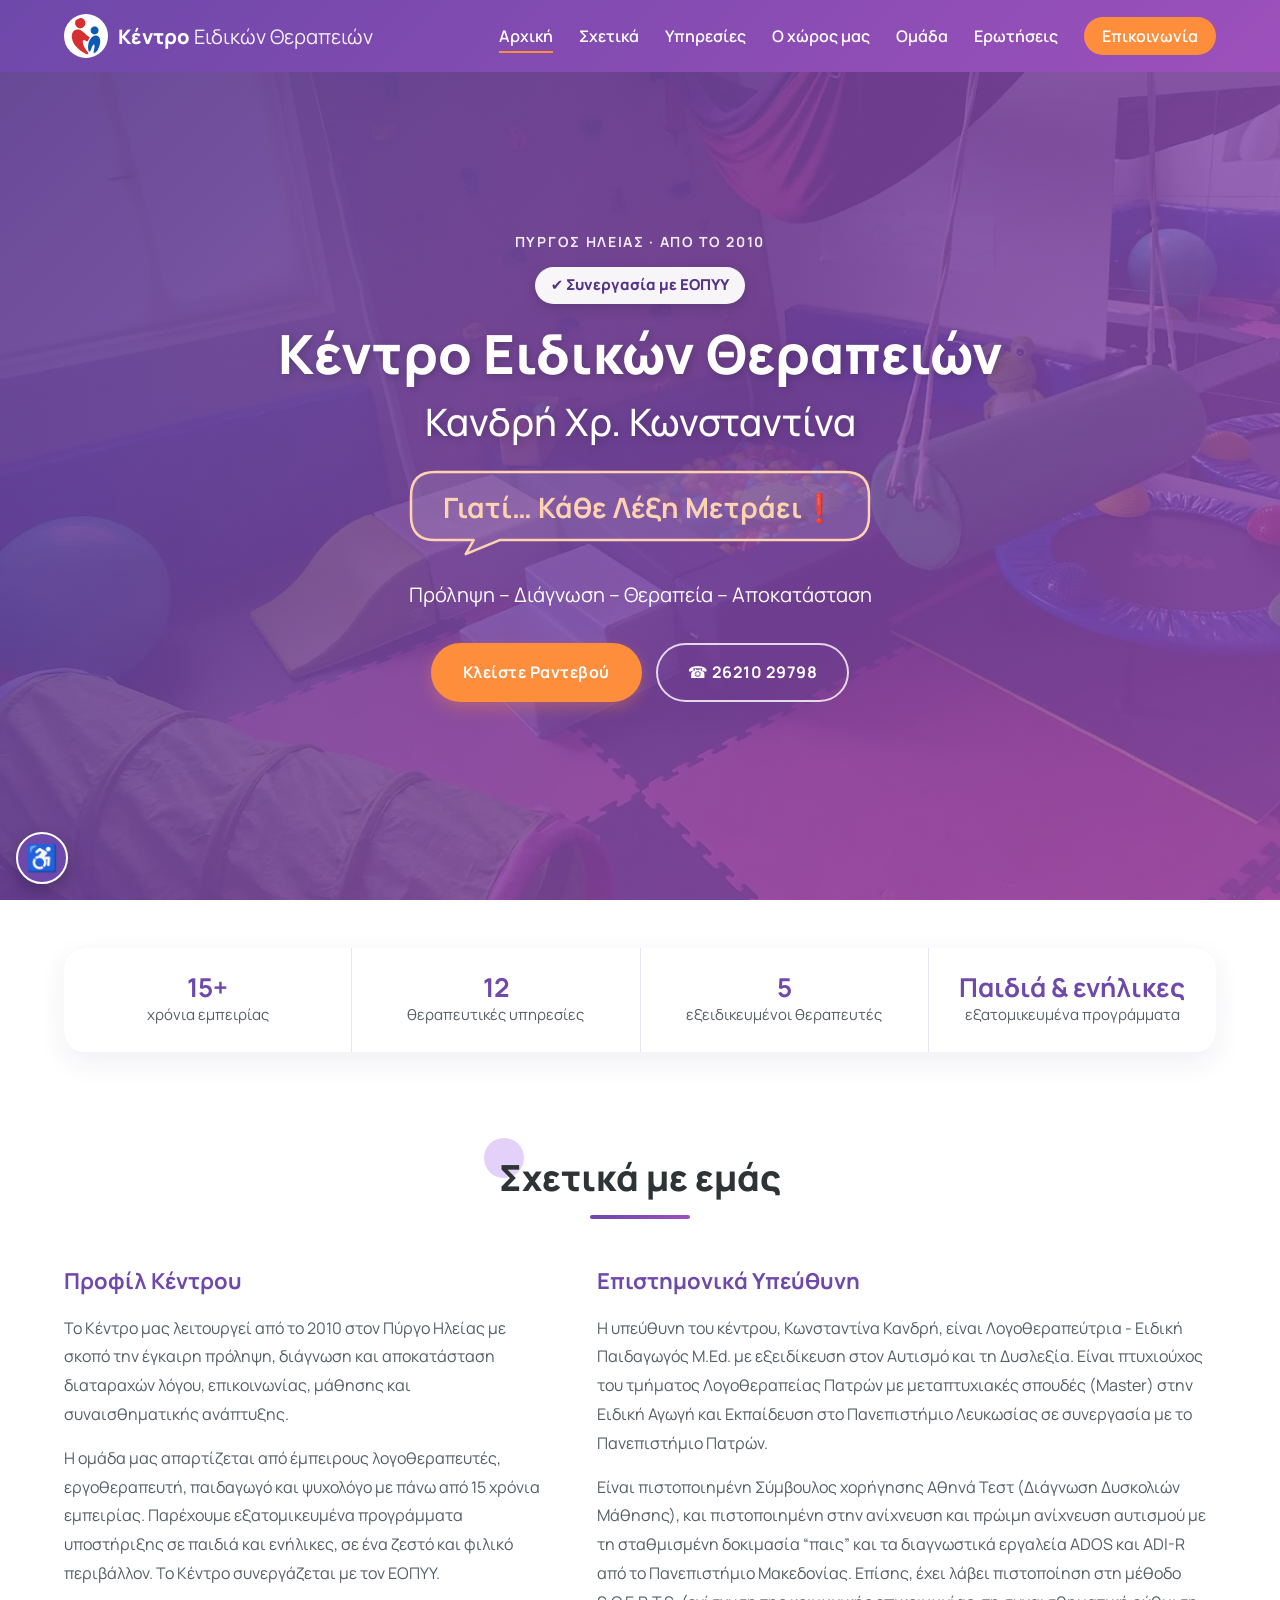
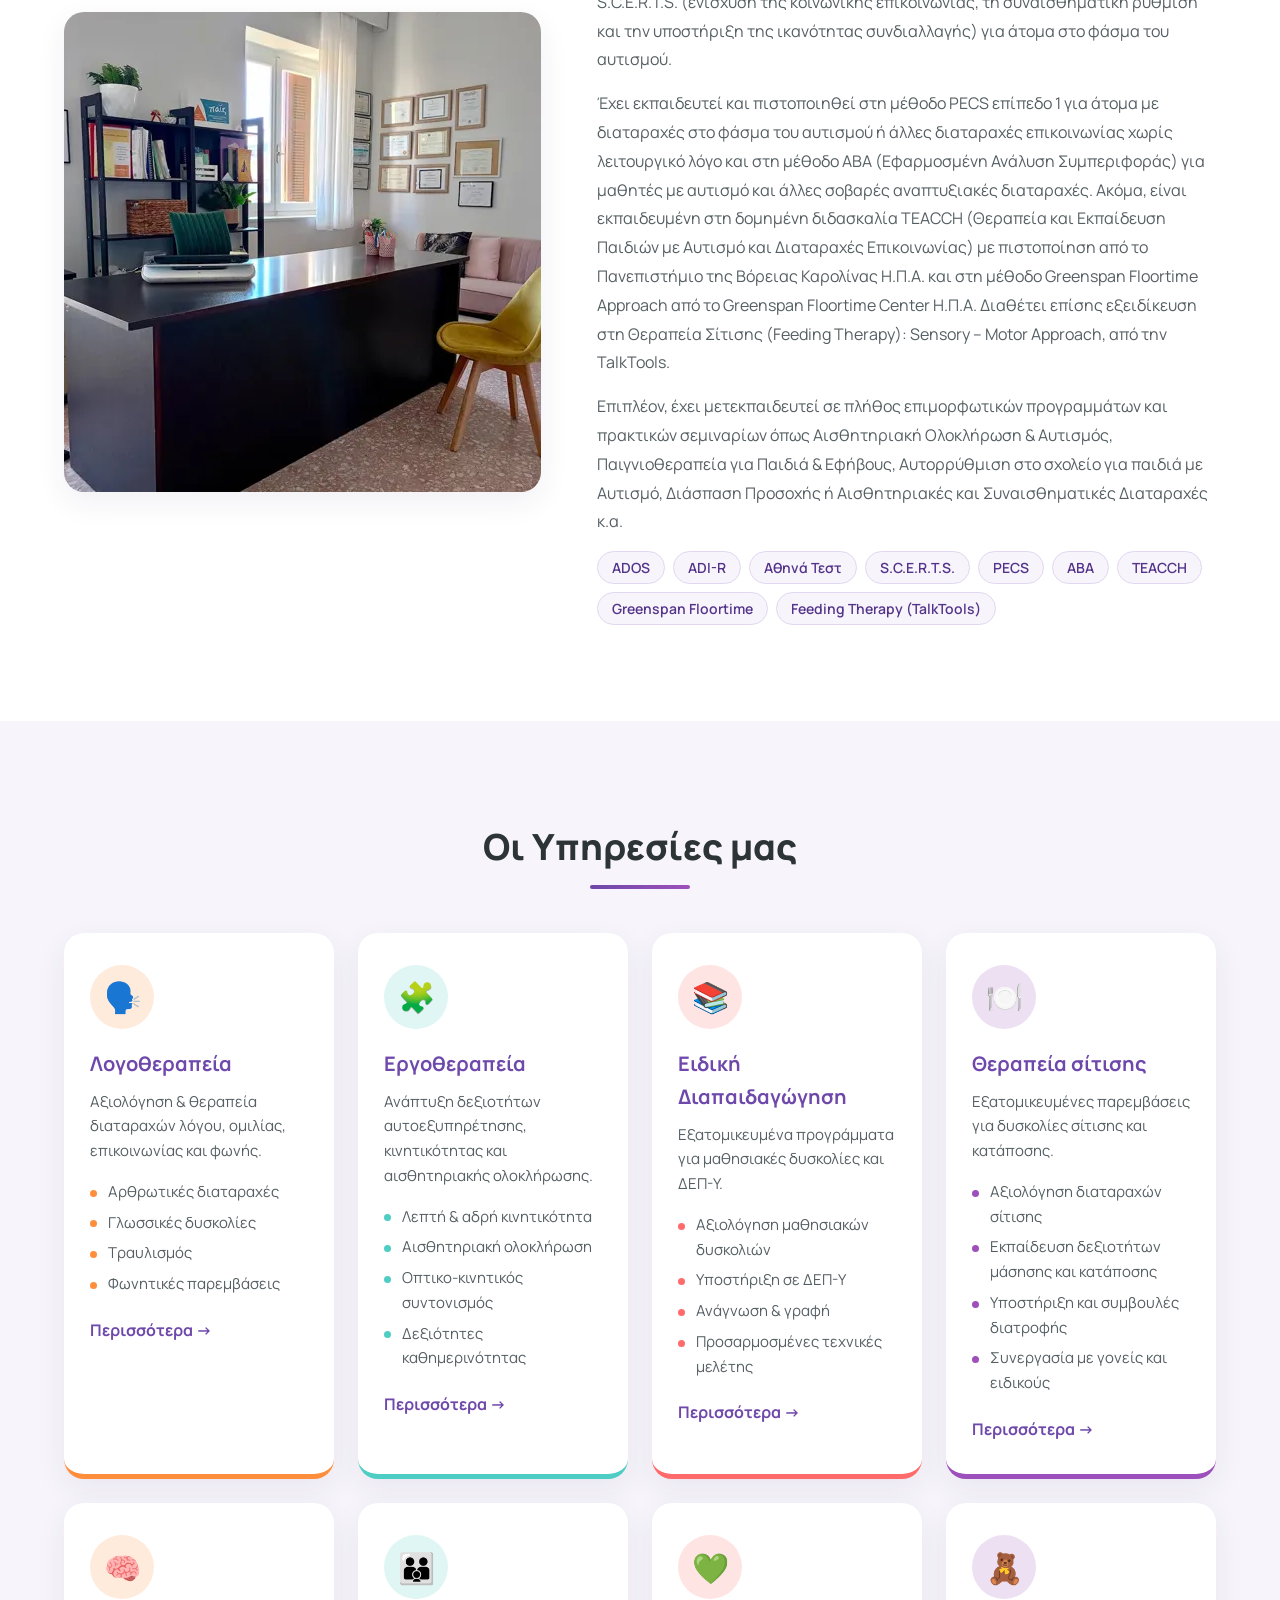
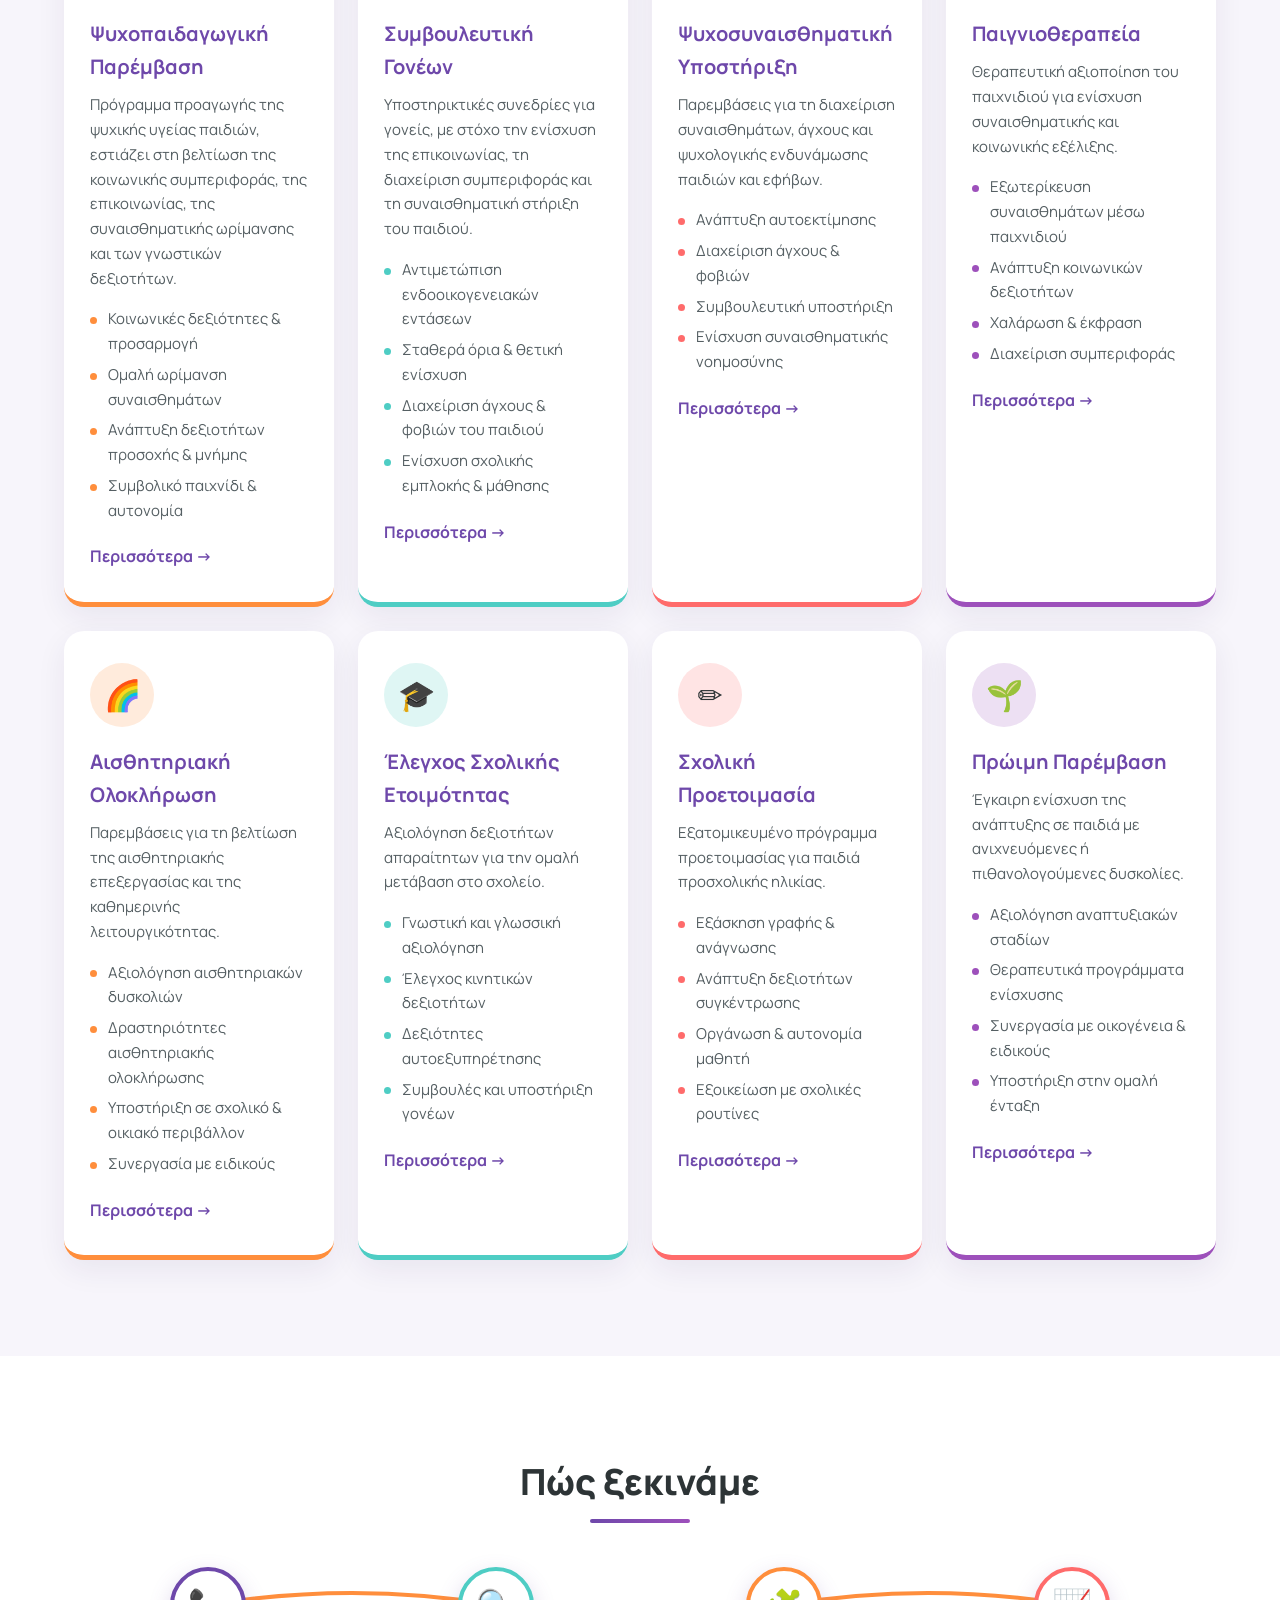
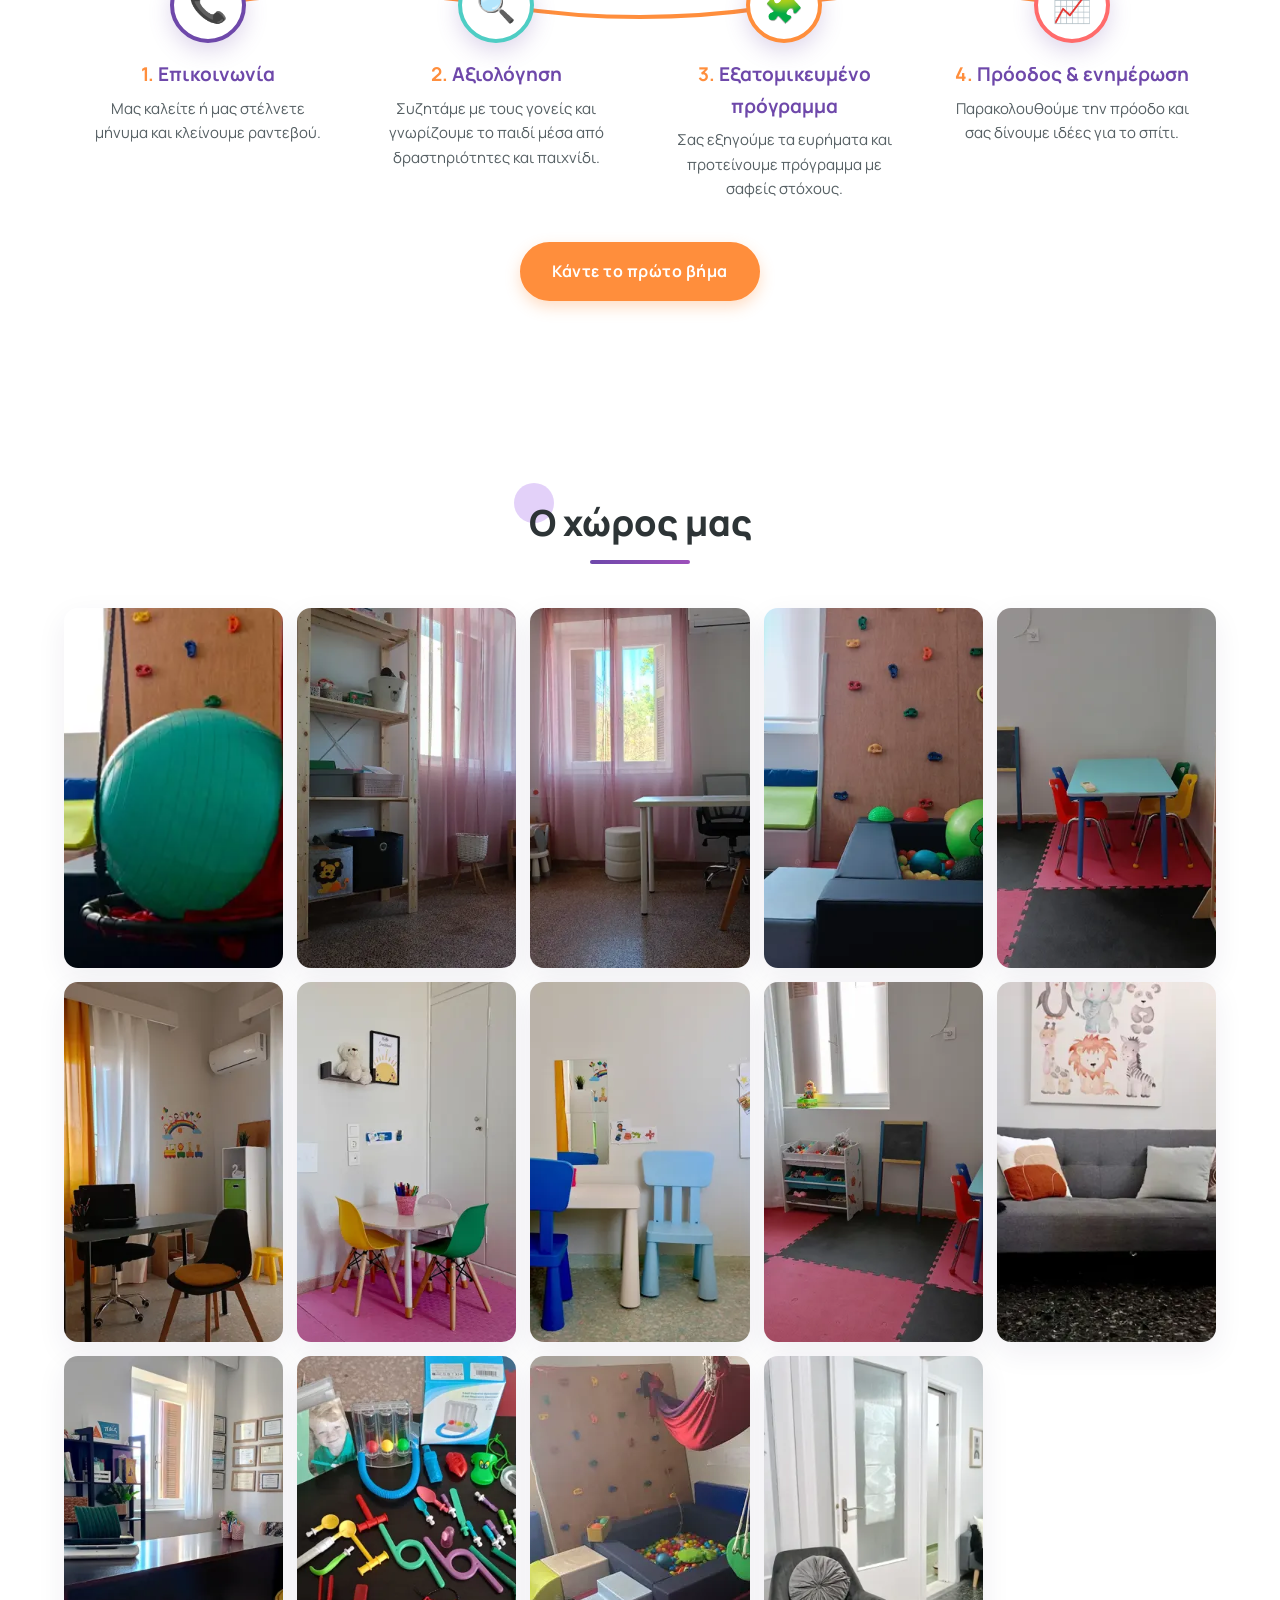
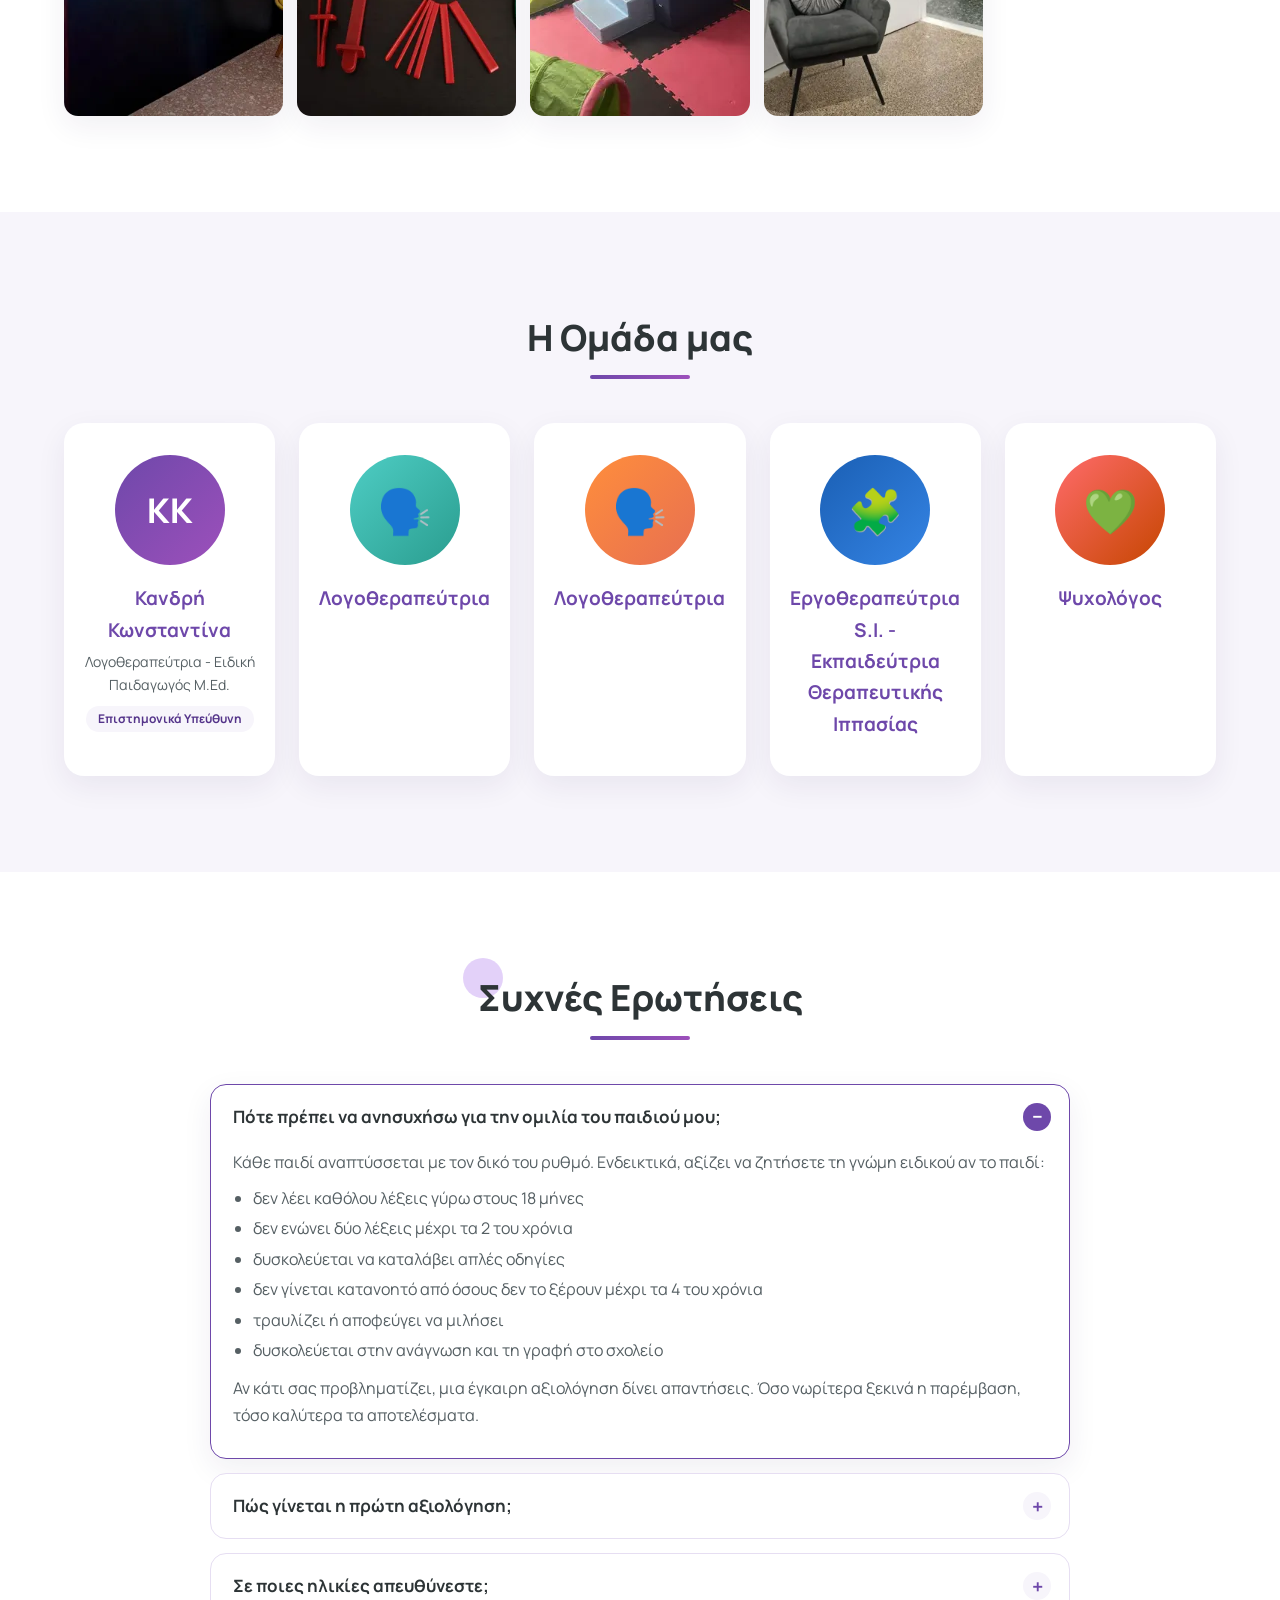
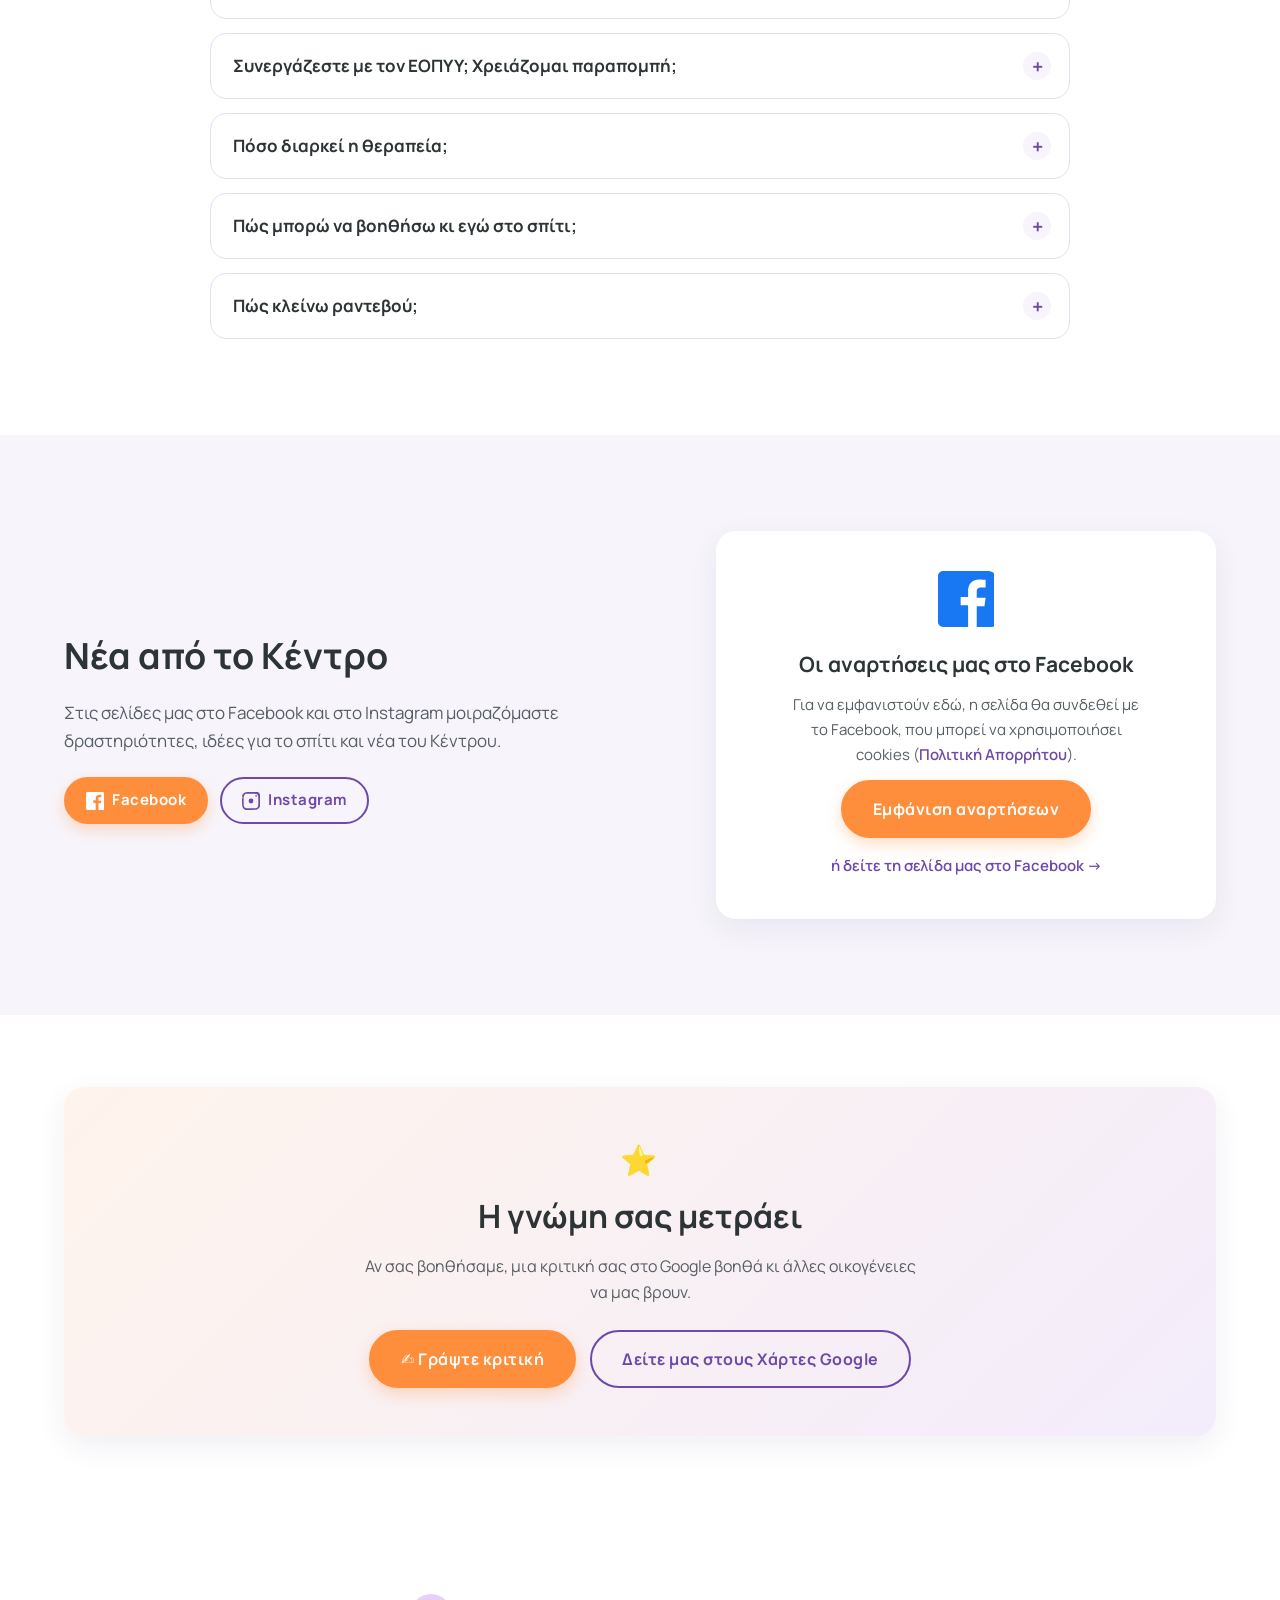
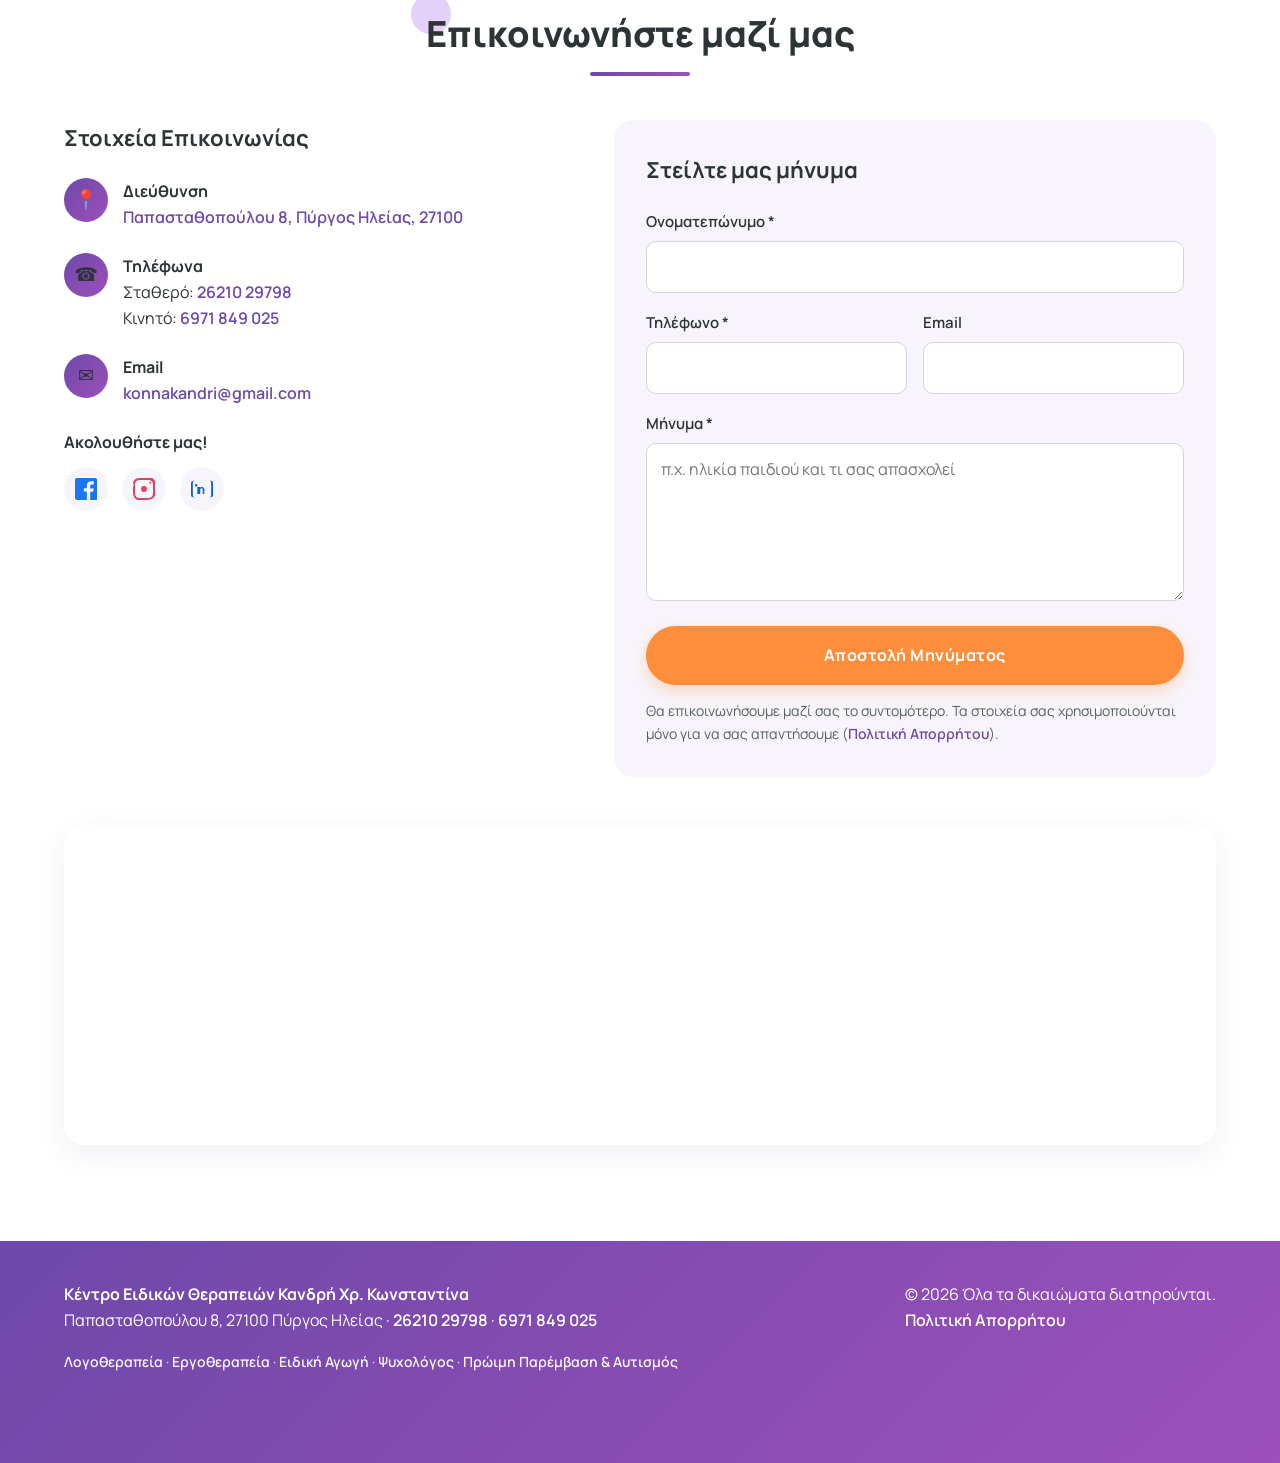
==== commit 7bf63dbc: "Bio: add Feeding Therapy (Sensory – Motor Approach, TalkTools) New sentence after the TEACCH / Green" ====
--- a/index.html
+++ b/index.html
@@ -45,7 +45,7 @@
       "jobTitle": "Λογοθεραπεύτρια - Ειδική Παιδαγωγός M.Ed."
     },
     "areaServed": ["Πύργος", "Νομός Ηλείας"],
-    "hasMap": "https://www.google.com/maps/search/?api=1&query=%CE%A0%CE%B1%CF%80%CE%B1%CF%83%CF%84%CE%B1%CE%B8%CE%BF%CF%80%CE%BF%CF%8D%CE%BB%CE%BF%CF%85+8+%CE%A0%CF%8D%CF%81%CE%B3%CE%BF%CF%82+27100",
+    "hasMap": "https://maps.app.goo.gl/ujL4peEPKeiAZipB7",
     "telephone": ["+302621029798", "+306971849025"],
     "email": "konnakandri@gmail.com",
     "address": {
@@ -228,13 +228,13 @@
           Είναι πιστοποιημένη Σύμβουλος χορήγησης Αθηνά Τεστ (Διάγνωση Δυσκολιών Μάθησης), και πιστοποιημένη στην ανίχνευση και πρώιμη ανίχνευση αυτισμού με τη σταθμισμένη δοκιμασία “παις” και τα διαγνωστικά εργαλεία ADOS και ADI-R από το Πανεπιστήμιο Μακεδονίας. Επίσης, έχει λάβει πιστοποίηση στη μέθοδο S.C.E.R.T.S. (ενίσχυση της κοινωνικής επικοινωνίας, τη συναισθηματική ρύθμιση και την υποστήριξη της ικανότητας συνδιαλλαγής) για άτομα στο φάσμα του αυτισμού.
           </p>
           <p>
-          Έχει εκπαιδευτεί και πιστοποιηθεί στη μέθοδο PECS επίπεδο 1 για άτομα με διαταραχές στο φάσμα του αυτισμού ή άλλες διαταραχές επικοινωνίας χωρίς λειτουργικό λόγο και στη μέθοδο ABA (Εφαρμοσμένη Ανάλυση Συμπεριφοράς) για μαθητές με αυτισμό και άλλες σοβαρές αναπτυξιακές διαταραχές. Ακόμα, είναι εκπαιδευμένη στη δομημένη διδασκαλία TEACCH (Θεραπεία και Εκπαίδευση Παιδιών με Αυτισμό και Διαταραχές Επικοινωνίας) με πιστοποίηση από το Πανεπιστήμιο της Βόρειας Καρολίνας Η.Π.Α. και στη μέθοδο Greenspan Floortime Approach από το Greenspan Floortime Center Η.Π.Α.
+          Έχει εκπαιδευτεί και πιστοποιηθεί στη μέθοδο PECS επίπεδο 1 για άτομα με διαταραχές στο φάσμα του αυτισμού ή άλλες διαταραχές επικοινωνίας χωρίς λειτουργικό λόγο και στη μέθοδο ABA (Εφαρμοσμένη Ανάλυση Συμπεριφοράς) για μαθητές με αυτισμό και άλλες σοβαρές αναπτυξιακές διαταραχές. Ακόμα, είναι εκπαιδευμένη στη δομημένη διδασκαλία TEACCH (Θεραπεία και Εκπαίδευση Παιδιών με Αυτισμό και Διαταραχές Επικοινωνίας) με πιστοποίηση από το Πανεπιστήμιο της Βόρειας Καρολίνας Η.Π.Α. και στη μέθοδο Greenspan Floortime Approach από το Greenspan Floortime Center Η.Π.Α. Διαθέτει επίσης εξειδίκευση στη Θεραπεία Σίτισης (Feeding Therapy): Sensory – Motor Approach, από την TalkTools.
           </p>
           <p>
           Επιπλέον, έχει μετεκπαιδευτεί σε πλήθος επιμορφωτικών προγραμμάτων και πρακτικών σεμιναρίων όπως Αισθητηριακή Ολοκλήρωση & Αυτισμός, Παιγνιοθεραπεία για Παιδιά & Εφήβους, Αυτορρύθμιση στο σχολείο για παιδιά με Αυτισμό, Διάσπαση Προσοχής ή Αισθητηριακές και Συναισθηματικές Διαταραχές κ.α.
           </p>
             <ul class="chips" aria-label="Πιστοποιήσεις">
-              <li>ADOS</li><li>ADI-R</li><li>Αθηνά Τεστ</li><li>S.C.E.R.T.S.</li><li>PECS</li><li>ABA</li><li>TEACCH</li><li>Greenspan Floortime</li>
+              <li>ADOS</li><li>ADI-R</li><li>Αθηνά Τεστ</li><li>S.C.E.R.T.S.</li><li>PECS</li><li>ABA</li><li>TEACCH</li><li>Greenspan Floortime</li><li>Feeding Therapy (TalkTools)</li>
             </ul>
           </div>
         </div>
@@ -570,7 +570,7 @@
         <p>Αν σας βοηθήσαμε, μια κριτική σας στο Google βοηθά κι άλλες οικογένειες να μας βρουν.</p>
         <div class="reviews-actions">
           <a id="review-write" class="btn" href="#" target="_blank" rel="noopener" hidden>✍️ Γράψτε κριτική</a>
-          <a class="btn btn-outline" href="https://share.google/neMWa8Nb7ZhMFUzk4" target="_blank" rel="noopener">Δείτε μας στους Χάρτες Google</a>
+          <a class="btn btn-outline" href="https://maps.app.goo.gl/ujL4peEPKeiAZipB7" target="_blank" rel="noopener">Δείτε μας στους Χάρτες Google</a>
         </div>
       </div>
     </section>
@@ -586,7 +586,7 @@
               <div class="contact-icon" aria-hidden="true">📍</div>
               <div>
                 <h4>Διεύθυνση</h4>
-                <p><a href="https://www.google.com/maps/search/?api=1&amp;query=Παπασταθοπούλου+8,+Πύργος+27100" target="_blank" rel="noopener">Παπασταθοπούλου 8, Πύργος Ηλείας, 27100</a></p>
+                <p><a href="https://maps.app.goo.gl/ujL4peEPKeiAZipB7" target="_blank" rel="noopener">Παπασταθοπούλου 8, Πύργος Ηλείας, 27100</a></p>
               </div>
             </div>
             <div class="contact-info-item">
@@ -711,5 +711,6 @@
   <script src="js/social-feed.js" defer></script>
   <script src="js/consent.js" defer></script>
   <script src="js/accessibility.js" defer></script>
+  <script src="js/fab.js" defer></script>
 </body>
 </html>
--- a/css/style.css
+++ b/css/style.css
@@ -502,3 +502,13 @@
 .fb-frame { display: block; margin: 0 auto; max-width: 100%; border: 0; border-radius: 12px; background: var(--white); box-shadow: var(--shadow); }
 .fb-hide { margin-top: 12px; font-size: 14px; color: var(--light-text); }
 @media (max-width: 960px) { .news-content { grid-template-columns: 1fr; } .news-text { text-align: center; } .news-follow { justify-content: center; } }
+
+/* Floating buttons on phones: smaller, closer to the corners, hidden while scrolling down (js/fab.js) */
+@media (max-width: 1080px) {
+  .call-fab { width: 48px; height: 48px; font-size: 21px; right: 12px; bottom: 12px; }
+  #a11y-toolbar { left: 12px; bottom: 12px; }
+  #a11y-toolbar #a11y-toggle { width: 44px; height: 44px; font-size: 1.35em; }
+  .call-fab, #a11y-toolbar { transition: transform .3s ease, opacity .3s ease; }
+  .fab-hidden .call-fab, .fab-hidden #a11y-toolbar { transform: translateY(90px); opacity: 0; pointer-events: none; }
+  footer { padding-bottom: 80px; }
+}
